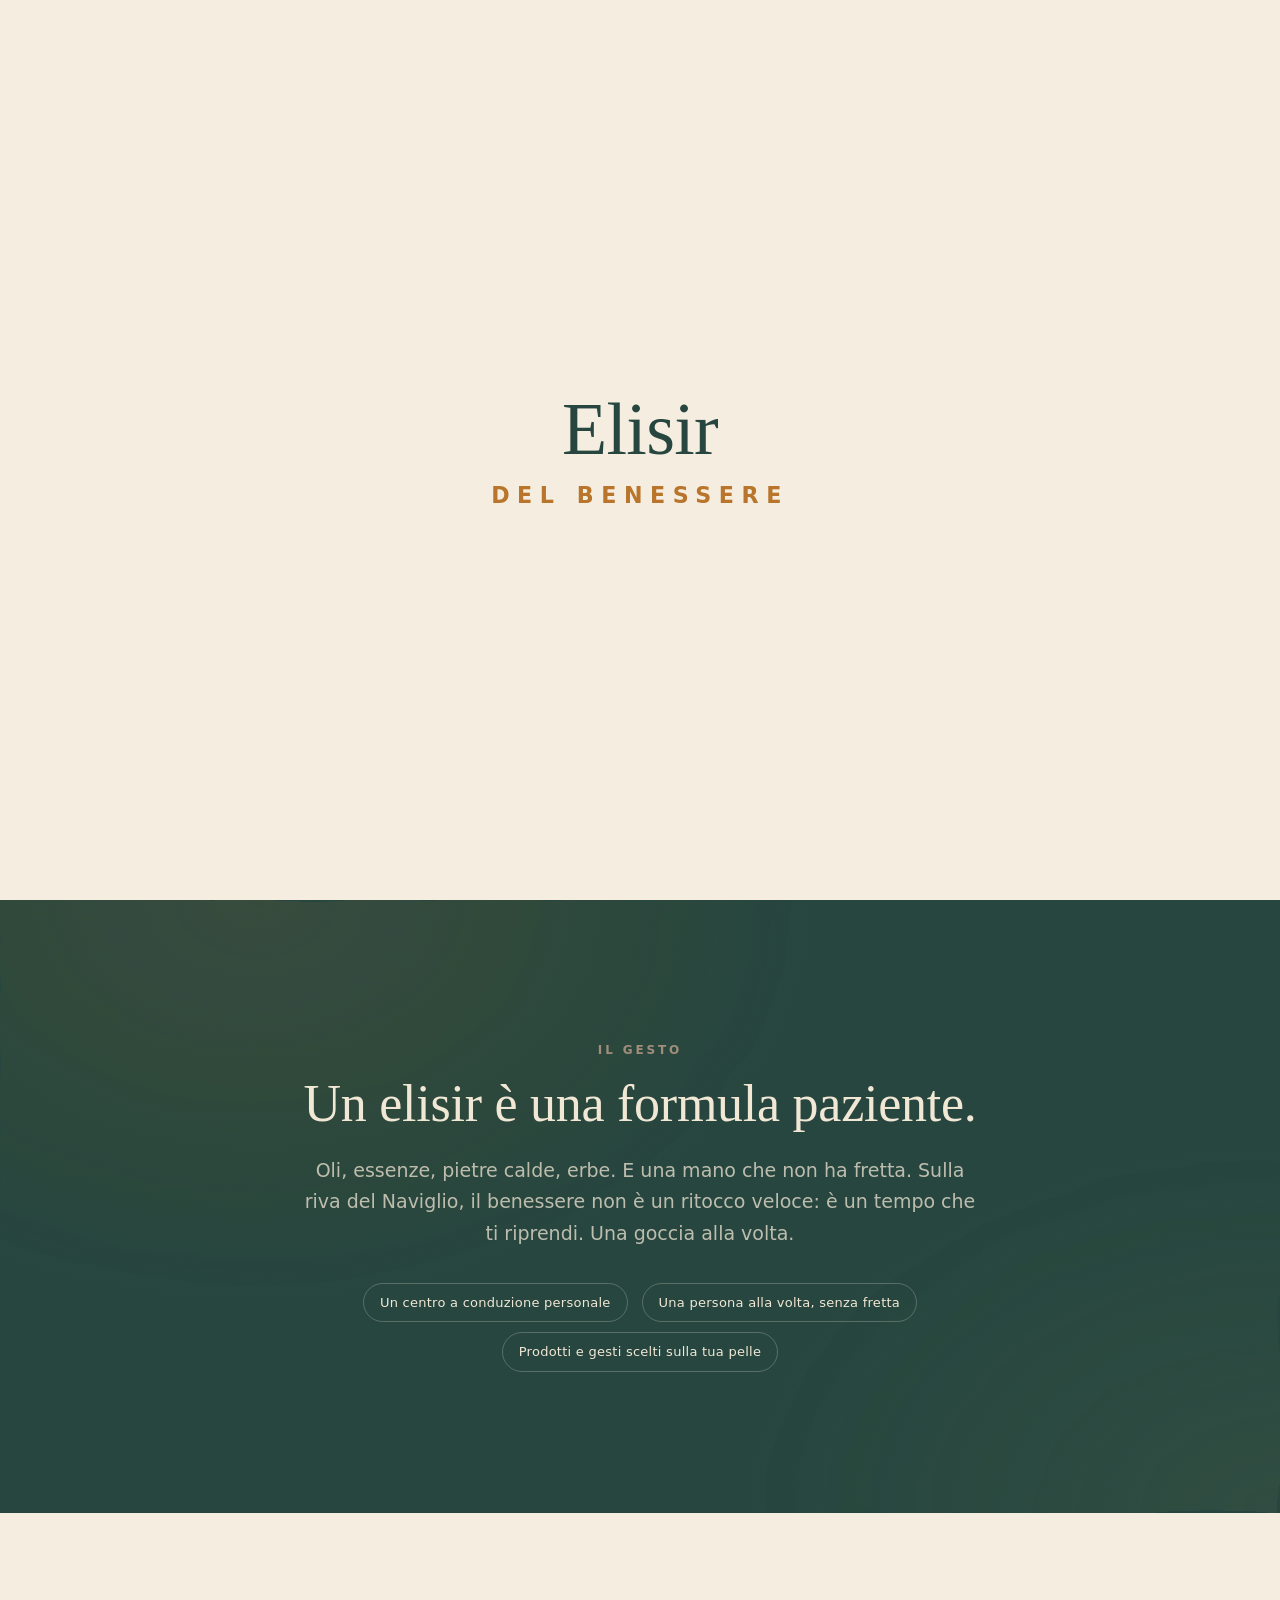
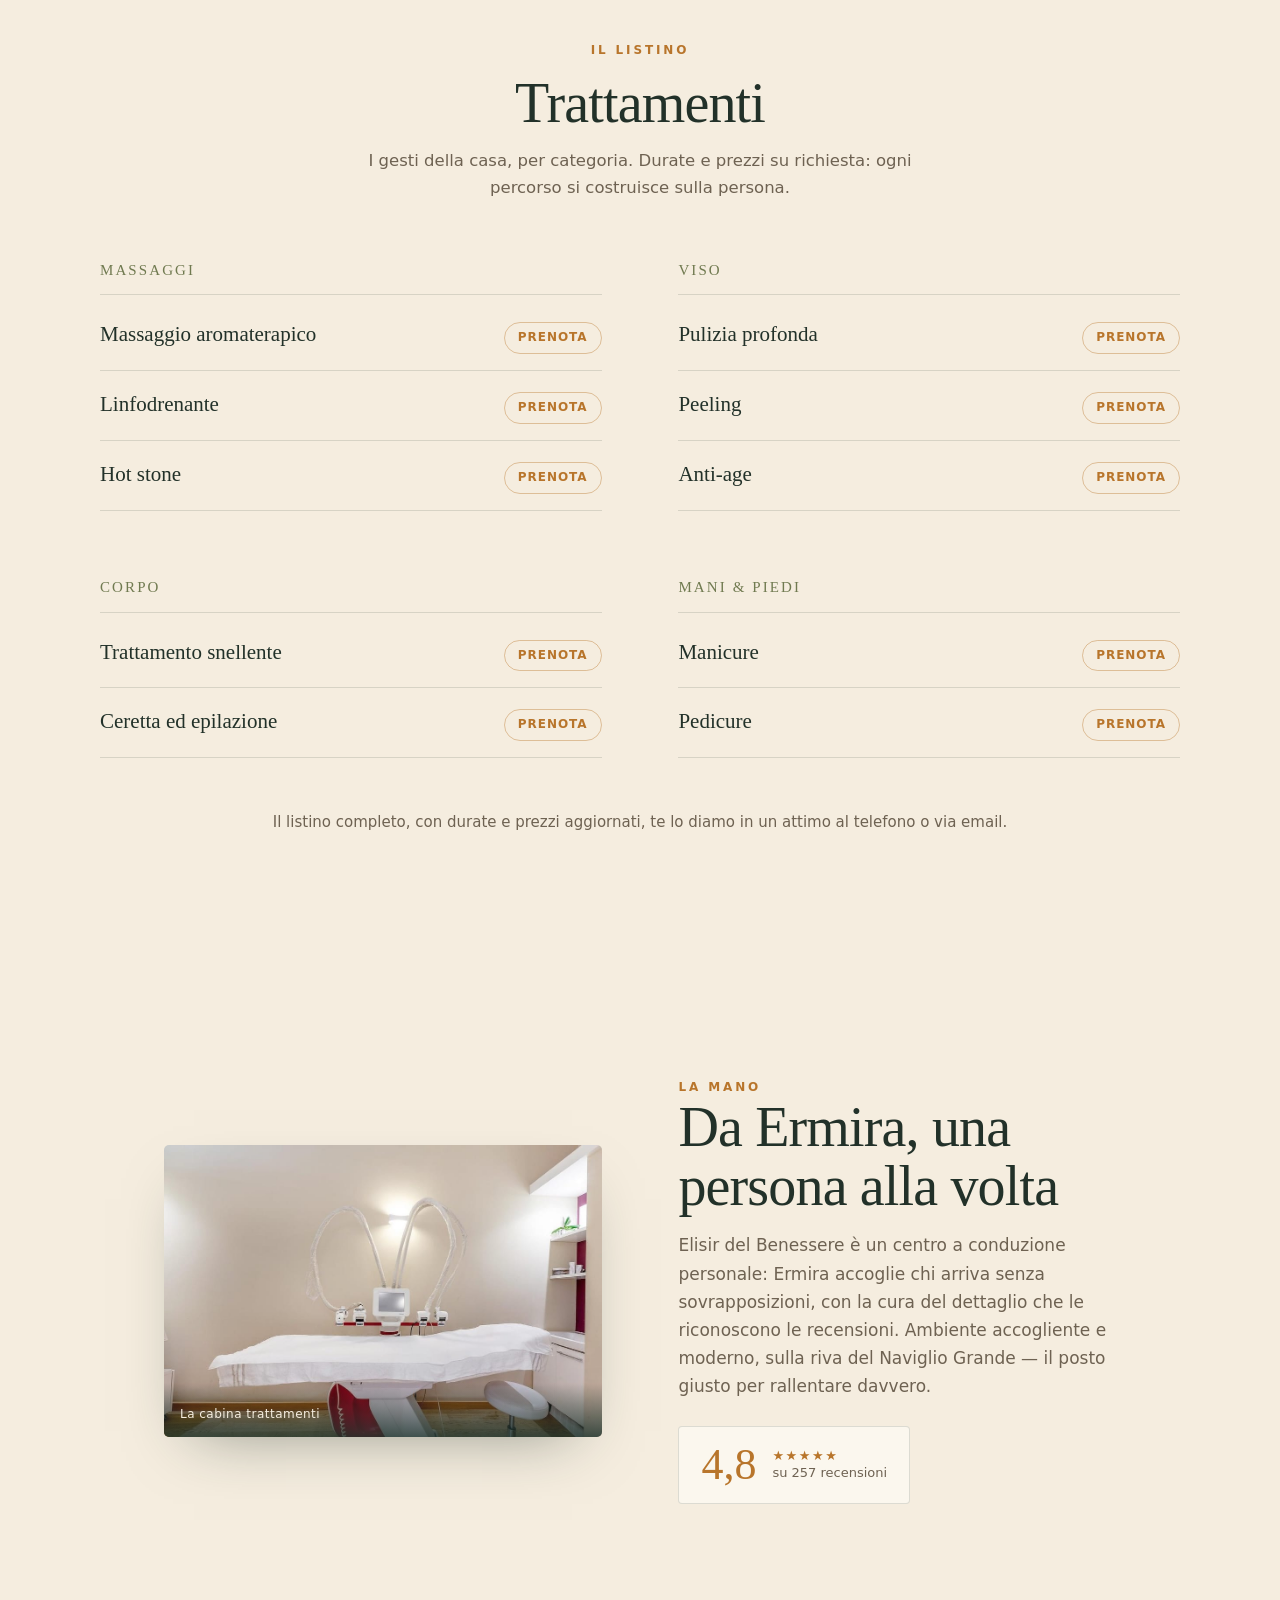
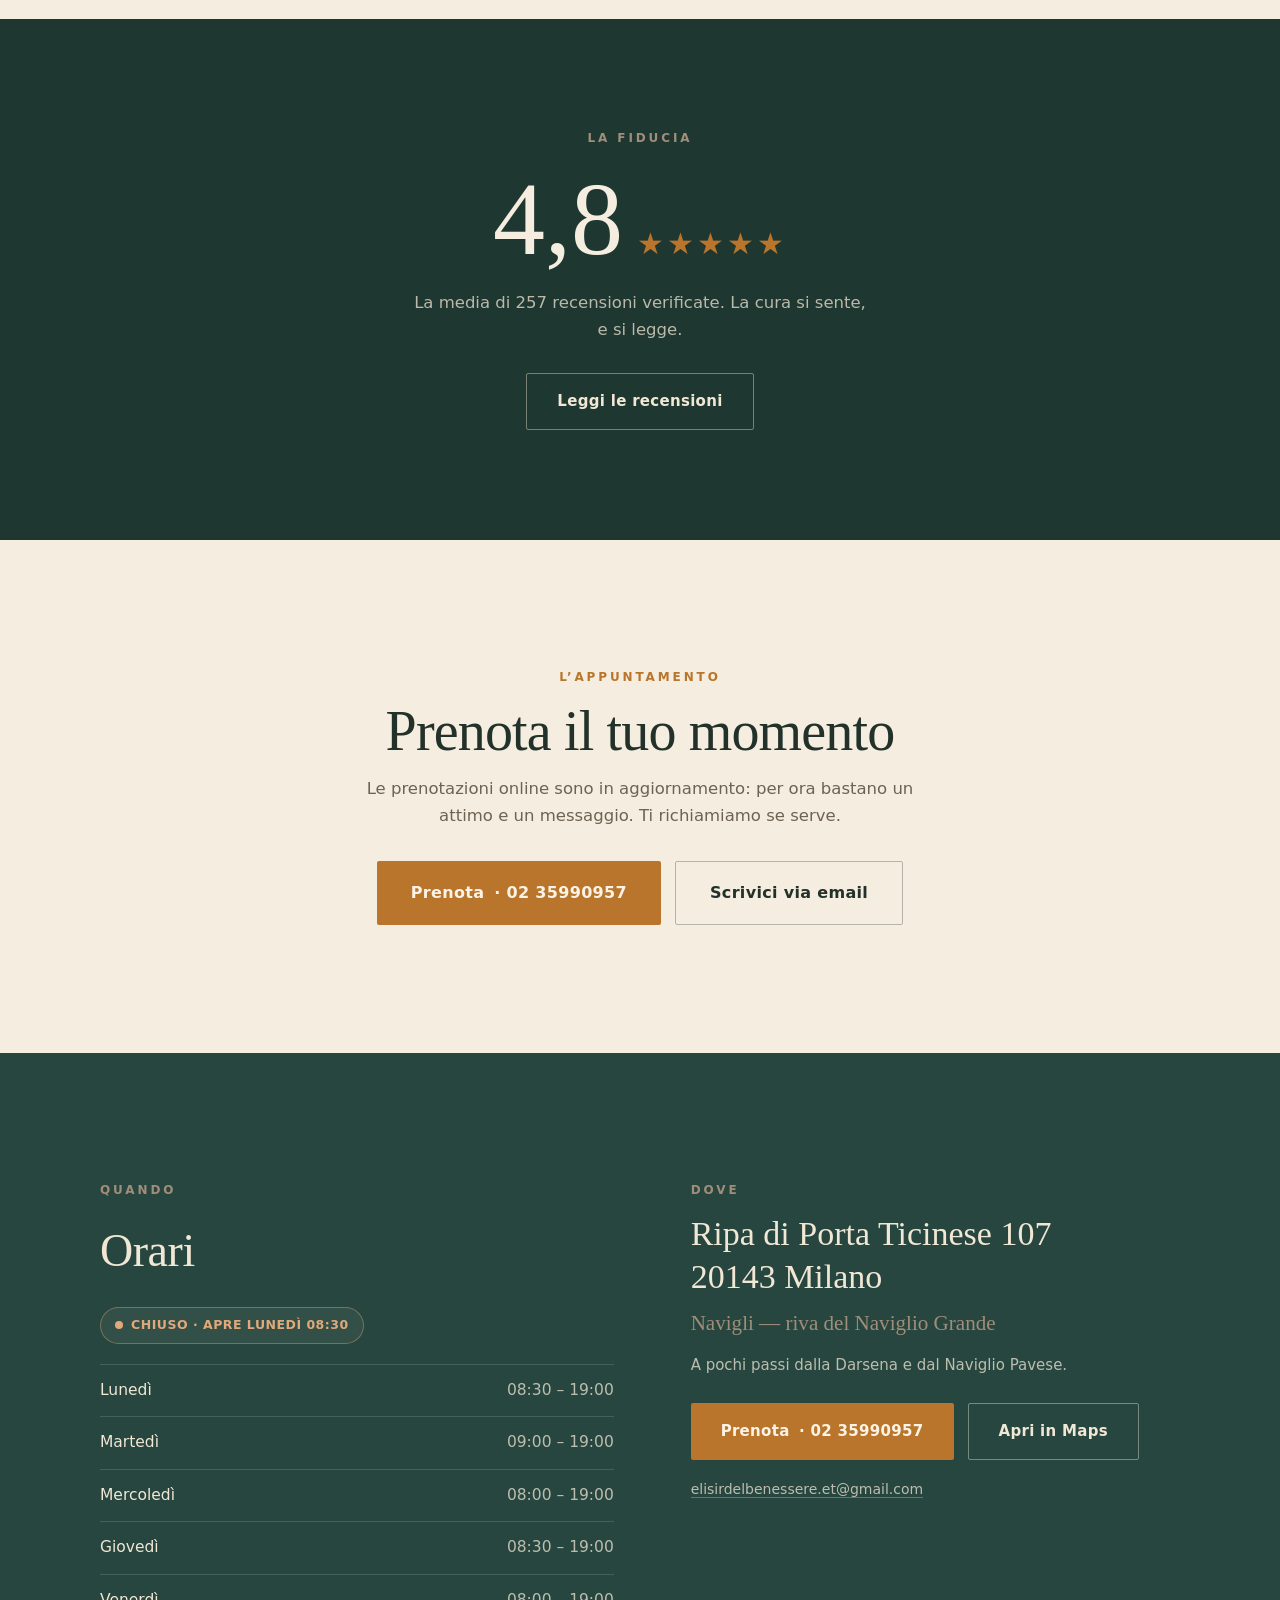
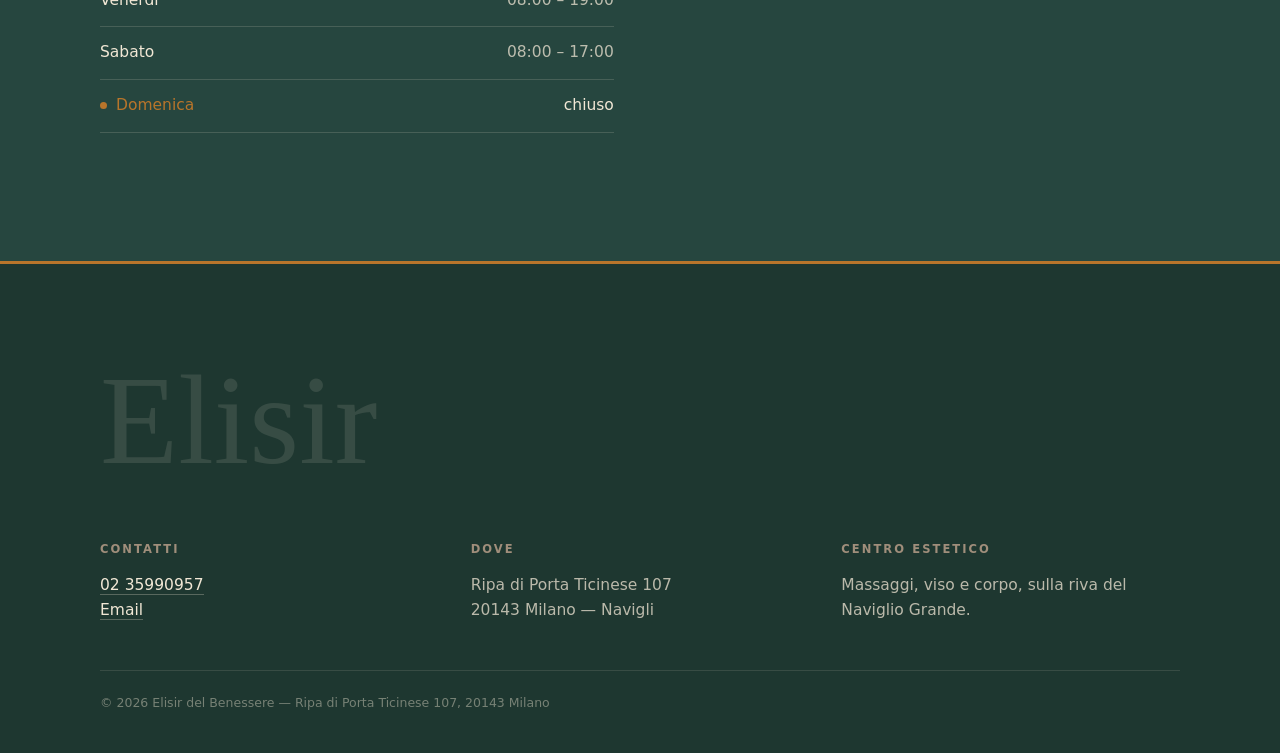
==== index.html @ 1666ba8e "Sito Elisir del Benessere — centro estetico, Navigli Milano One-page vetrina (vanilla, IT/EN) per El" ====
<!DOCTYPE html>
<html lang="it">
<head>
  <meta charset="UTF-8">
  <meta name="viewport" content="width=device-width, initial-scale=1.0">
  <title>Elisir del Benessere — Centro estetico sui Navigli, Milano | Ripa di Porta Ticinese 107</title>
  <meta name="description" content="Elisir del Benessere: centro estetico sulla riva del Naviglio Grande, Milano. Massaggi, viso e corpo con la cura di Ermira. 4,8 su 5 in 257 recensioni. Prenota al telefono.">
  <meta property="og:title" content="Elisir del Benessere — Centro estetico sui Navigli, Milano">
  <meta property="og:description" content="Massaggi, viso e corpo sulla riva del Naviglio Grande. 4,8 su 5 in 257 recensioni.">
  <meta property="og:type" content="website">
  <meta property="og:locale" content="it_IT">
  <meta property="og:url" content="https://rotenzark.github.io/elisir-del-benessere/">
  <meta property="og:image" content="https://rotenzark.github.io/elisir-del-benessere/img/ambiente-lg.jpg?v=1">
  <link rel="canonical" href="https://rotenzark.github.io/elisir-del-benessere/">
  <meta name="theme-color" content="#F5EDDF">
  <link rel="icon" href="favicon.svg?v=1" type="image/svg+xml">
  <link rel="preconnect" href="https://api.fontshare.com" crossorigin>
  <link rel="preconnect" href="https://cdn.fontshare.com" crossorigin>
  <link href="https://api.fontshare.com/v2/css?f[]=sentient@400,500,700,1&f[]=switzer@400,500,600&display=swap" rel="stylesheet">
  <link rel="stylesheet" href="css/style.css?v=1">
  <script type="application/ld+json">
  {
    "@context": "https://schema.org",
    "@type": "BeautySalon",
    "name": "Elisir del Benessere",
    "description": "Centro estetico sulla riva del Naviglio Grande a Milano: massaggi, trattamenti viso e corpo, ceretta, mani e piedi, con la cura di Ermira.",
    "image": "https://rotenzark.github.io/elisir-del-benessere/img/ambiente-lg.jpg",
    "url": "https://rotenzark.github.io/elisir-del-benessere/",
    "telephone": "+390235990957",
    "email": "elisirdelbenessere.et@gmail.com",
    "priceRange": "€€",
    "address": {
      "@type": "PostalAddress",
      "streetAddress": "Ripa di Porta Ticinese 107",
      "addressLocality": "Milano",
      "postalCode": "20143",
      "addressRegion": "MI",
      "addressCountry": "IT"
    },
    "areaServed": "Milano Navigli",
    "hasMap": "https://www.google.com/maps/search/?api=1&query=Ripa+di+Porta+Ticinese+107%2C+Milano",
    "aggregateRating": { "@type": "AggregateRating", "ratingValue": "4.8", "reviewCount": "257" },
    "openingHoursSpecification": [
      { "@type": "OpeningHoursSpecification", "dayOfWeek": "Monday", "opens": "08:30", "closes": "19:00" },
      { "@type": "OpeningHoursSpecification", "dayOfWeek": "Tuesday", "opens": "09:00", "closes": "19:00" },
      { "@type": "OpeningHoursSpecification", "dayOfWeek": "Wednesday", "opens": "08:00", "closes": "19:00" },
      { "@type": "OpeningHoursSpecification", "dayOfWeek": "Thursday", "opens": "08:30", "closes": "19:00" },
      { "@type": "OpeningHoursSpecification", "dayOfWeek": "Friday", "opens": "08:00", "closes": "19:00" },
      { "@type": "OpeningHoursSpecification", "dayOfWeek": "Saturday", "opens": "08:00", "closes": "17:00" }
    ]
  }
  </script>
</head>
<body>

  <!-- inline SVG filter defs (firma acqua) -->
  <svg class="svg-defs" width="0" height="0" aria-hidden="true" focusable="false">
    <defs>
      <filter id="waterfilter" x="-20%" y="-20%" width="140%" height="140%">
        <feTurbulence type="fractalNoise" baseFrequency="0.010 0.018" numOctaves="2" seed="7" result="noise"/>
        <feDisplacementMap in="SourceGraphic" in2="noise" scale="13" xChannelSelector="R" yChannelSelector="G"/>
      </filter>
    </defs>
  </svg>

  <!-- ============ INTRO "LA GOCCIA" ============ -->
  <div class="intro" id="intro" aria-hidden="true">
    <div class="intro-scene">
      <span class="intro-drop"></span>
      <span class="intro-ripple"></span>
      <span class="intro-ripple intro-ripple-2"></span>
      <p class="intro-nome">Elisir<span class="intro-sub">del Benessere</span></p>
    </div>
  </div>
  <noscript><style>.intro{display:none}</style></noscript>

  <a class="skip-link" href="#top" data-i18n="skip">Salta al contenuto</a>

  <header class="topbar">
    <a class="wordmark" href="#top" aria-label="Elisir del Benessere — torna su" data-i18n-aria="aria_top">Elisir<span>del Benessere</span></a>
    <nav class="nav" aria-label="Navigazione principale" data-i18n-aria="aria_nav">
      <button class="nav-toggle" aria-expanded="false" aria-controls="nav-menu">
        <span class="nav-toggle-bar" aria-hidden="true"></span>
        <span data-i18n="menu">Menu</span>
      </button>
      <ul class="nav-menu" id="nav-menu">
        <li><a href="#elisir" data-i18n="nav_elisir">L’elisir</a></li>
        <li><a href="#trattamenti" data-i18n="nav_treat">Trattamenti</a></li>
        <li><a href="#ermira" data-i18n="nav_who">Ermira</a></li>
        <li><a href="#dove" data-i18n="nav_where">Orari e dove</a></li>
      </ul>
    </nav>
    <div class="topbar-actions">
      <div class="lang-switch" role="group" aria-label="Lingua / Language">
        <button class="lang-btn is-active" data-lang="it" aria-pressed="true">IT</button>
        <span class="lang-sep" aria-hidden="true">/</span>
        <button class="lang-btn" data-lang="en" aria-pressed="false">EN</button>
      </div>
      <a class="btn btn-ambra btn-small" href="tel:+390235990957"><span data-i18n="book">Prenota</span></a>
    </div>
  </header>

  <main id="top">

    <!-- ============ HERO ============ -->
    <section class="hero">
      <div class="hero-water" aria-hidden="true"></div>
      <div class="hero-inner">
        <p class="eyebrow" data-i18n="hero_eyebrow">Centro estetico · Ripa di Porta Ticinese 107 — Navigli, Milano</p>
        <h1 class="hero-title">Elisir<span class="hero-title-sub" data-i18n="hero_titlesub">del Benessere</span></h1>
        <p class="hero-lead" data-i18n="hero_lead">Massaggi, viso e corpo sulla riva del Naviglio Grande. Un gesto lento, ripetuto finché non torna la leggerezza.</p>
        <div class="hero-cta">
          <a class="btn btn-ambra" href="tel:+390235990957"><span data-i18n="call_cta">Prenota</span>&nbsp;· 02 35990957</a>
          <a class="btn btn-quieto" href="mailto:elisirdelbenessere.et@gmail.com?subject=Richiesta%20appuntamento" data-i18n="write_cta">Scrivici</a>
        </div>
        <p class="hero-proof">
          <span class="stars" aria-hidden="true">★★★★★</span>
          <span data-i18n="hero_proof">4,8 su 5 · 257 recensioni</span>
        </p>
      </div>
      <a class="hero-scroll" href="#elisir" aria-hidden="true" tabindex="-1"><span></span></a>
    </section>

    <!-- ============ L'ELISIR (concept, scuro) ============ -->
    <section class="elisir" id="elisir">
      <div class="elisir-water" aria-hidden="true"></div>
      <div class="elisir-inner">
        <p class="kicker kicker-chiaro" data-i18n="elisir_kicker">Il gesto</p>
        <h2 class="elisir-title" data-i18n="elisir_title">Un elisir è una formula paziente.</h2>
        <p class="elisir-body" data-i18n="elisir_body">Oli, essenze, pietre calde, erbe. E una mano che non ha fretta. Sulla riva del Naviglio, il benessere non è un ritocco veloce: è un tempo che ti riprendi. Una goccia alla volta.</p>
        <ul class="elisir-note">
          <li data-i18n="elisir_n1">Un centro a conduzione personale</li>
          <li data-i18n="elisir_n2">Una persona alla volta, senza fretta</li>
          <li data-i18n="elisir_n3">Prodotti e gesti scelti sulla tua pelle</li>
        </ul>
      </div>
    </section>

    <!-- ============ TRATTAMENTI ============ -->
    <section class="trattamenti" id="trattamenti">
      <div class="sez-intesta">
        <p class="kicker" data-i18n="treat_kicker">Il listino</p>
        <h2 class="sez-titolo" data-i18n="treat_title">Trattamenti</h2>
        <p class="sez-sub" data-i18n="treat_sub">I gesti della casa, per categoria. Durate e prezzi su richiesta: ogni percorso si costruisce sulla persona.</p>
      </div>

      <div class="listino">
        <article class="gruppo">
          <h3 class="gruppo-t" data-i18n="g_massaggi">Massaggi</h3>
          <details class="voce">
            <summary><span class="voce-n" data-i18n="t_aroma">Massaggio aromaterapico</span><span class="voce-cta" data-i18n="ask">Prenota</span></summary>
            <p data-i18n="t_aroma_d">Oli essenziali scelti sulla pelle e sul momento: un massaggio lento che scioglie e riequilibra.</p>
          </details>
          <details class="voce">
            <summary><span class="voce-n" data-i18n="t_linfo">Linfodrenante</span><span class="voce-cta" data-i18n="ask">Prenota</span></summary>
            <p data-i18n="t_linfo_d">Manovre leggere e ritmate per drenare, sgonfiare e rimettere in circolo la leggerezza.</p>
          </details>
          <details class="voce">
            <summary><span class="voce-n" data-i18n="t_hot">Hot stone</span><span class="voce-cta" data-i18n="ask">Prenota</span></summary>
            <p data-i18n="t_hot_d">Pietre laviche calde che sciolgono la tensione in profondità, con il calore che resta.</p>
          </details>
        </article>

        <article class="gruppo">
          <h3 class="gruppo-t" data-i18n="g_viso">Viso</h3>
          <details class="voce">
            <summary><span class="voce-n" data-i18n="t_pulizia">Pulizia profonda</span><span class="voce-cta" data-i18n="ask">Prenota</span></summary>
            <p data-i18n="t_pulizia_d">Detersione, estrazione e idratazione: la pelle torna a respirare.</p>
          </details>
          <details class="voce">
            <summary><span class="voce-n" data-i18n="t_peeling">Peeling</span><span class="voce-cta" data-i18n="ask">Prenota</span></summary>
            <p data-i18n="t_peeling_d">Un rinnovo delicato della superficie per un incarnato più luminoso e uniforme.</p>
          </details>
          <details class="voce">
            <summary><span class="voce-n" data-i18n="t_antiage">Anti-age</span><span class="voce-cta" data-i18n="ask">Prenota</span></summary>
            <p data-i18n="t_antiage_d">Trattamenti mirati che ridisegnano tono ed elasticità, senza forzare la mano.</p>
          </details>
        </article>

        <article class="gruppo">
          <h3 class="gruppo-t" data-i18n="g_corpo">Corpo</h3>
          <details class="voce">
            <summary><span class="voce-n" data-i18n="t_snellente">Trattamento snellente</span><span class="voce-cta" data-i18n="ask">Prenota</span></summary>
            <p data-i18n="t_snellente_d">Un percorso corpo che rimodella e compatta, gesto dopo gesto.</p>
          </details>
          <details class="voce">
            <summary><span class="voce-n" data-i18n="t_ceretta">Ceretta ed epilazione</span><span class="voce-cta" data-i18n="ask">Prenota</span></summary>
            <p data-i18n="t_ceretta_d">Epilazione precisa e rispettosa della pelle, in ogni zona.</p>
          </details>
        </article>

        <article class="gruppo">
          <h3 class="gruppo-t" data-i18n="g_mani">Mani &amp; Piedi</h3>
          <details class="voce">
            <summary><span class="voce-n" data-i18n="t_mani">Manicure</span><span class="voce-cta" data-i18n="ask">Prenota</span></summary>
            <p data-i18n="t_mani_d">Cura di mani e unghie, classica o semipermanente.</p>
          </details>
          <details class="voce">
            <summary><span class="voce-n" data-i18n="t_piedi">Pedicure</span><span class="voce-cta" data-i18n="ask">Prenota</span></summary>
            <p data-i18n="t_piedi_d">Piedi curati e leggeri, classica o semipermanente.</p>
          </details>
        </article>
      </div>
      <p class="listino-nota" data-i18n="treat_note">Il listino completo, con durate e prezzi aggiornati, te lo diamo in un attimo al telefono o via email.</p>
    </section>

    <!-- ============ ERMIRA / PERCHÉ NOI ============ -->
    <section class="ermira" id="ermira">
      <div class="ermira-media">
        <figure class="ermira-foto">
          <img src="img/ambiente.jpg?v=1" alt="Una cabina trattamenti di Elisir del Benessere" loading="lazy" width="1000" height="667">
          <figcaption data-i18n="ermira_cap">La cabina trattamenti</figcaption>
        </figure>
      </div>
      <div class="ermira-testo">
        <p class="kicker" data-i18n="who_kicker">La mano</p>
        <h2 class="sez-titolo" data-i18n="who_title">Da Ermira, una persona alla volta</h2>
        <p class="ermira-body" data-i18n="who_body">Elisir del Benessere è un centro a conduzione personale: Ermira accoglie chi arriva senza sovrapposizioni, con la cura del dettaglio che le riconoscono le recensioni. Ambiente accogliente e moderno, sulla riva del Naviglio Grande — il posto giusto per rallentare davvero.</p>
        <div class="ermira-badge">
          <span class="ermira-voto">4,8</span>
          <span class="ermira-voto-sub"><span class="stars" aria-hidden="true">★★★★★</span><br><span data-i18n="who_reviews">su 257 recensioni</span></span>
        </div>
      </div>
    </section>

    <!-- ============ RECENSIONI (aggregato reale) ============ -->
    <section class="prova" id="prova">
      <p class="kicker kicker-chiaro" data-i18n="prova_kicker">La fiducia</p>
      <p class="prova-voto"><span aria-hidden="true">4,8</span><span class="prova-stelle" aria-hidden="true">★★★★★</span></p>
      <p class="prova-sub" data-i18n="prova_sub">La media di 257 recensioni verificate. La cura si sente, e si legge.</p>
      <a class="btn btn-quieto-chiaro" href="https://www.treatwell.it/salone/elisir-del-benessere-milano/" target="_blank" rel="noopener" data-i18n="prova_cta">Leggi le recensioni</a>
    </section>

    <!-- ============ PRENOTA ============ -->
    <section class="prenota" id="prenota">
      <div class="prenota-inner">
        <p class="kicker" data-i18n="book_kicker">L’appuntamento</p>
        <h2 class="sez-titolo" data-i18n="book_title">Prenota il tuo momento</h2>
        <p class="sez-sub" data-i18n="book_sub">Le prenotazioni online sono in aggiornamento: per ora bastano un attimo e un messaggio. Ti richiamiamo se serve.</p>
        <div class="prenota-cta">
          <a class="btn btn-ambra btn-lg" href="tel:+390235990957"><span data-i18n="call_cta">Prenota</span>&nbsp;· 02 35990957</a>
          <a class="btn btn-quieto btn-lg" href="mailto:elisirdelbenessere.et@gmail.com?subject=Richiesta%20appuntamento&body=Buongiorno%2C%20vorrei%20prenotare%20un%20appuntamento." data-i18n="write_full">Scrivici via email</a>
        </div>
      </div>
    </section>

    <!-- ============ ORARI E DOVE ============ -->
    <section class="dove" id="dove">
      <div class="dove-griglia">
        <div class="dove-orari">
          <p class="kicker kicker-chiaro" data-i18n="hours_kicker">Quando</p>
          <h2 class="dove-titolo" data-i18n="hours_title">Orari</h2>
          <div class="status" id="status" hidden><span class="status-dot" aria-hidden="true"></span><span class="status-text"></span></div>
          <table class="orari-tabella">
            <caption class="visually-hidden" data-i18n="hours_caption">Orari di apertura</caption>
            <tbody>
              <tr data-day="1"><th scope="row" data-i18n="mon">Lunedì</th><td>08:30 – 19:00</td></tr>
              <tr data-day="2"><th scope="row" data-i18n="tue">Martedì</th><td>09:00 – 19:00</td></tr>
              <tr data-day="3"><th scope="row" data-i18n="wed">Mercoledì</th><td>08:00 – 19:00</td></tr>
              <tr data-day="4"><th scope="row" data-i18n="thu">Giovedì</th><td>08:30 – 19:00</td></tr>
              <tr data-day="5"><th scope="row" data-i18n="fri">Venerdì</th><td>08:00 – 19:00</td></tr>
              <tr data-day="6"><th scope="row" data-i18n="sat">Sabato</th><td>08:00 – 17:00</td></tr>
              <tr data-day="0"><th scope="row" data-i18n="sun">Domenica</th><td data-i18n="closed">chiuso</td></tr>
            </tbody>
          </table>
        </div>
        <div class="dove-luogo">
          <p class="kicker kicker-chiaro" data-i18n="where_kicker">Dove</p>
          <address class="dove-indirizzo">
            Ripa di Porta Ticinese 107<br>
            20143 Milano<br>
            <span class="dove-zona" data-i18n="where_zone">Navigli — riva del Naviglio Grande</span>
          </address>
          <p class="dove-vicino" data-i18n="where_near">A pochi passi dalla Darsena e dal Naviglio Pavese.</p>
          <div class="dove-azioni">
            <a class="btn btn-ambra" href="tel:+390235990957"><span data-i18n="call_cta">Prenota</span>&nbsp;· 02 35990957</a>
            <a class="btn btn-quieto-chiaro" href="https://www.google.com/maps/search/?api=1&query=Ripa+di+Porta+Ticinese+107%2C+Milano" target="_blank" rel="noopener" data-i18n="maps">Apri in Maps</a>
          </div>
          <p class="dove-contatti"><a href="mailto:elisirdelbenessere.et@gmail.com">elisirdelbenessere.et@gmail.com</a></p>
        </div>
      </div>
    </section>

  </main>

  <!-- ============ FOOTER ============ -->
  <footer class="footer">
    <p class="footer-wordmark" aria-hidden="true">Elisir</p>
    <div class="footer-cols">
      <div>
        <h3 data-i18n="f_contacts">Contatti</h3>
        <p><a href="tel:+390235990957">02 35990957</a></p>
        <p><a href="mailto:elisirdelbenessere.et@gmail.com">Email</a></p>
      </div>
      <div>
        <h3 data-i18n="f_where">Dove</h3>
        <p>Ripa di Porta Ticinese 107<br>20143 Milano — Navigli</p>
      </div>
      <div>
        <h3 data-i18n="f_what">Centro estetico</h3>
        <p data-i18n="f_line">Massaggi, viso e corpo, sulla riva del Naviglio Grande.</p>
      </div>
    </div>
    <p class="footer-legal">© <span data-current-year>2026</span> Elisir del Benessere — Ripa di Porta Ticinese 107, 20143 Milano</p>
  </footer>

  <!-- ============ BARRA AZIONI (mobile) ============ -->
  <div class="actionbar" id="actionbar" aria-hidden="true">
    <a class="ab-btn ab-primary" href="tel:+390235990957"><span data-i18n="call_cta">Prenota</span></a>
    <a class="ab-btn ab-second" href="mailto:elisirdelbenessere.et@gmail.com?subject=Richiesta%20appuntamento"><span data-i18n="write_cta">Scrivici</span></a>
  </div>

  <script src="js/main.js?v=1"></script>
</body>
</html>
---- css/style.css ----
/* ============================================================
   ELISIR DEL BENESSERE — Centro estetico, Navigli, Milano
   Concept: "la goccia e il riflesso". Sentient + Switzer.
   Palette dai materiali: Naviglio, ambra, basalto, salvia, candela.
   ============================================================ */

:root {
  --candela:  #F5EDDF;   /* luce calda: fondo pagina */
  --surface:  #FBF7EE;   /* card */
  --naviglio: #26463F;   /* acqua del Naviglio: scuro immersivo */
  --naviglio-2:#1E3730;
  --ambra:    #B8752B;   /* essenza/olio: accento + CTA */
  --ambra-2:  #9C5F1F;
  --basalto:  #A08E7B;   /* pietra calda: neutro */
  --salvia:   #707A50;   /* botanica: secondo accento */
  --ink:      #223129;   /* inchiostro verde-scuro (mai nero) */
  --ink-soft: #6E6252;   /* testo secondario caldo */
  --line:     rgba(34, 49, 41, 0.14);
  --su-scuro: #F1E7D5;
  --su-scuro-soft: rgba(241, 231, 213, 0.74);
  --su-scuro-faint: rgba(241, 231, 213, 0.42);

  --f-display: "Sentient", Georgia, "Times New Roman", serif;
  --f-body: "Switzer", "Segoe UI", system-ui, Arial, sans-serif;

  --maxw: 1080px;
  --maxw-narrow: 780px;
  --pad: clamp(20px, 5vw, 64px);
  --topbar-h: 68px;
}

* { margin: 0; padding: 0; box-sizing: border-box; }

html { scroll-padding-top: calc(var(--topbar-h) + 12px); }
@media (prefers-reduced-motion: no-preference) { html { scroll-behavior: smooth; } }

body {
  font-family: var(--f-body);
  font-size: 17px;
  line-height: 1.65;
  background: var(--candela);
  color: var(--ink);
  -webkit-font-smoothing: antialiased;
  text-rendering: optimizeLegibility;
  overflow-x: hidden;
}
.svg-defs { position: absolute; width: 0; height: 0; overflow: hidden; }
::selection { background: var(--ambra); color: var(--candela); }
img, svg { display: block; max-width: 100%; }
a { color: inherit; }

:focus-visible { outline: 2px solid var(--ambra); outline-offset: 3px; border-radius: 2px; }
.elisir :focus-visible, .prova :focus-visible, .dove :focus-visible, .footer :focus-visible, .intro :focus-visible { outline-color: var(--candela); }

.visually-hidden { position: absolute !important; width: 1px; height: 1px; overflow: hidden; clip: rect(0 0 0 0); white-space: nowrap; }

.kicker { font-family: var(--f-body); font-size: 12px; font-weight: 600; letter-spacing: 0.24em; text-transform: uppercase; color: var(--ambra); }
.kicker-chiaro { color: var(--basalto); }

.stars { color: var(--ambra); letter-spacing: 0.12em; }

.skip-link { position: absolute; top: -60px; left: 16px; z-index: 400; background: var(--naviglio); color: var(--candela); padding: 10px 18px; font-weight: 600; text-decoration: none; transition: top .2s; }
.skip-link:focus { top: 12px; }

/* ============ INTRO "LA GOCCIA" ============ */

.intro {
  position: fixed; inset: 0; z-index: 300;
  background: var(--candela);
  display: flex; align-items: center; justify-content: center;
  transition: opacity 0.7s ease;
}
.intro.intro--out { opacity: 0; pointer-events: none; }
body.intro-lock { overflow: hidden; }
.intro-scene { position: relative; width: min(80vw, 360px); height: 300px; display: flex; align-items: center; justify-content: center; }

.intro-drop {
  position: absolute; top: 6%; left: 50%; width: 13px; height: 17px; margin-left: -6.5px;
  background: var(--ambra); border-radius: 50% 50% 50% 50% / 62% 62% 38% 38%;
  transform: translateY(0) scaleY(1);
  animation: goccia-cade 0.95s cubic-bezier(0.6, 0.05, 0.7, 0.6) forwards;
}
@keyframes goccia-cade {
  0%   { transform: translateY(0) scaleY(1); opacity: 0; }
  12%  { opacity: 1; }
  75%  { transform: translateY(118px) scaleY(1.35); opacity: 1; }
  92%  { transform: translateY(150px) scaleY(0.35); opacity: 0.6; }
  100% { transform: translateY(150px) scaleY(0.15); opacity: 0; }
}
.intro-ripple, .intro-ripple-2 {
  position: absolute; top: 50%; left: 50%; width: 26px; height: 26px; margin: -13px 0 0 -13px;
  border: 1.5px solid var(--ambra); border-radius: 50%;
  transform: scale(0); opacity: 0;
  animation: onda 1.5s ease-out 0.9s forwards;
}
.intro-ripple-2 { border-color: var(--salvia); animation-delay: 1.05s; }
@keyframes onda {
  0%   { transform: scale(0); opacity: 0.8; }
  100% { transform: scale(7.5); opacity: 0; }
}
.intro-nome {
  position: relative; z-index: 2;
  font-family: var(--f-display); font-weight: 500;
  font-size: clamp(40px, 9vw, 74px); color: var(--naviglio);
  letter-spacing: -0.01em; text-align: center; line-height: 0.95;
  opacity: 0; animation: nome-su 0.8s ease 1.35s forwards;
}
.intro-nome .intro-sub { display: block; font-size: 0.3em; letter-spacing: 0.34em; text-transform: uppercase; color: var(--ambra); margin-top: 0.9em; font-weight: 600; font-family: var(--f-body); }
@keyframes nome-su { from { opacity: 0; transform: translateY(10px); } to { opacity: 1; transform: none; } }

.has-intro .hero-inner > * { opacity: 0; transform: translateY(16px); }
.intro-done .hero-inner > * { opacity: 1; transform: none; transition: opacity 0.7s ease 0.1s, transform 0.7s ease 0.1s; }
@media (prefers-reduced-motion: reduce) {
  .intro { display: none; }
  .has-intro .hero-inner > * { opacity: 1; transform: none; }
}

/* ============ TOPBAR ============ */

.topbar {
  position: sticky; top: 0; z-index: 100; min-height: var(--topbar-h);
  display: flex; align-items: center; gap: 28px; padding: 12px var(--pad);
  background: rgba(245, 237, 223, 0.9);
  backdrop-filter: blur(12px); -webkit-backdrop-filter: blur(12px);
  border-bottom: 1px solid var(--line);
}
.wordmark { display: inline-flex; align-items: baseline; gap: 8px; font-family: var(--f-display); font-weight: 600; font-size: 25px; letter-spacing: -0.01em; line-height: 1; text-decoration: none; color: var(--ink); white-space: nowrap; }
.wordmark span { font-family: var(--f-body); font-size: 11px; font-weight: 600; letter-spacing: 0.2em; text-transform: uppercase; color: var(--ambra); }
.nav { margin-right: auto; }
.nav-toggle { display: none; }
.nav-menu { display: flex; gap: 26px; list-style: none; }
.nav-menu a { font-size: 14.5px; font-weight: 500; text-decoration: none; color: var(--ink-soft); padding-bottom: 2px; border-bottom: 1.5px solid transparent; transition: color .15s, border-color .15s; }
.nav-menu a:hover { color: var(--ink); border-color: var(--ambra); }
.topbar-actions { display: flex; align-items: center; gap: 14px; }
.lang-switch { display: flex; align-items: center; gap: 2px; font-size: 13px; font-weight: 600; letter-spacing: 0.06em; }
.lang-btn { display: inline-flex; align-items: center; justify-content: center; min-width: 32px; min-height: 32px; background: none; border: none; color: var(--ink-soft); font: inherit; cursor: pointer; padding: 6px 8px; }
.lang-btn.is-active { color: var(--ambra); }
.lang-btn:hover { color: var(--ink); }
.lang-sep { color: var(--basalto); }

/* ============ BOTTONI ============ */

.btn { display: inline-flex; align-items: center; justify-content: center; gap: 4px; padding: 15px 30px; font-family: var(--f-body); font-size: 15px; font-weight: 600; letter-spacing: 0.02em; text-decoration: none; border: none; border-radius: 2px; cursor: pointer; transition: transform .15s, background-color .2s, border-color .2s, color .2s; }
.btn:active { transform: translateY(1px); }
.btn-lg { padding: 18px 34px; font-size: 16px; }
.btn-ambra { background: var(--ambra); color: #FCF3E6; }
.btn-ambra:hover { background: var(--ambra-2); }
.btn-quieto { border: 1.5px solid rgba(34, 49, 41, 0.3); color: var(--ink); background: none; }
.btn-quieto:hover { border-color: var(--ink); background: rgba(34, 49, 41, 0.04); }
.btn-quieto-chiaro { border: 1.5px solid var(--su-scuro-faint); color: var(--su-scuro); background: none; }
.btn-quieto-chiaro:hover { border-color: var(--su-scuro); color: #fff; }
.btn-small { padding: 10px 20px; font-size: 14px; }

/* ============ HERO ============ */

.hero { position: relative; min-height: calc(100vh - var(--topbar-h)); min-height: calc(100svh - var(--topbar-h)); display: flex; align-items: center; padding: 60px var(--pad) 90px; overflow: hidden; }
.hero-water {
  position: absolute; left: 0; right: 0; bottom: 0; height: 46%;
  background:
    radial-gradient(120% 80% at 50% 120%, rgba(184, 117, 43, 0.16), transparent 60%),
    linear-gradient(to top, rgba(38, 70, 63, 0.22), rgba(112, 122, 80, 0.08) 45%, transparent 78%);
  pointer-events: none;
}
.hero-water.water-on { filter: url(#waterfilter); }
.hero-inner { position: relative; z-index: 2; max-width: 780px; }
.eyebrow { font-size: 12.5px; font-weight: 600; letter-spacing: 0.2em; text-transform: uppercase; color: var(--ambra); margin-bottom: 22px; }
.hero-title { font-family: var(--f-display); font-weight: 500; font-size: clamp(64px, 12vw, 148px); line-height: 0.92; letter-spacing: -0.02em; color: var(--ink); }
.hero-title-sub { display: block; font-family: var(--f-body); font-size: clamp(14px, 2vw, 20px); font-weight: 600; letter-spacing: 0.28em; text-transform: uppercase; color: var(--ambra); margin-top: 0.7em; }
.hero-lead { max-width: 40ch; margin: 28px 0 32px; font-size: clamp(17px, 1.9vw, 20px); color: var(--ink-soft); }
.hero-cta { display: flex; flex-wrap: wrap; gap: 14px; margin-bottom: 26px; }
.hero-proof { display: inline-flex; align-items: center; gap: 10px; font-size: 14px; font-weight: 500; letter-spacing: 0.04em; text-transform: uppercase; color: var(--ink-soft); }
.hero-scroll { position: absolute; left: 50%; bottom: 26px; width: 26px; height: 42px; margin-left: -13px; border: 1.5px solid var(--basalto); border-radius: 14px; z-index: 2; }
.hero-scroll span { position: absolute; left: 50%; top: 8px; width: 4px; height: 8px; margin-left: -2px; border-radius: 2px; background: var(--ambra); }
@media (prefers-reduced-motion: no-preference) { .hero-scroll span { animation: scrolla 1.8s ease-in-out infinite; } @keyframes scrolla { 0%,100%{transform:translateY(0);opacity:1} 50%{transform:translateY(12px);opacity:.3} } }

/* ============ L'ELISIR (concept scuro) ============ */

.elisir { position: relative; background: var(--naviglio); color: var(--su-scuro); padding: clamp(78px, 11vw, 150px) var(--pad); overflow: hidden; }
.elisir-water { position: absolute; inset: 0; background: radial-gradient(80% 120% at 20% 0%, rgba(184, 117, 43, 0.12), transparent 55%), radial-gradient(70% 100% at 100% 100%, rgba(112, 122, 80, 0.14), transparent 60%); pointer-events: none; }
.elisir-water.water-on { filter: url(#waterfilter); }
.elisir-inner { position: relative; z-index: 2; max-width: var(--maxw-narrow); margin: 0 auto; text-align: center; }
.elisir-title { font-family: var(--f-display); font-weight: 500; font-size: clamp(28px, 5vw, 52px); line-height: 1.12; letter-spacing: -0.005em; margin: 14px 0 22px; text-wrap: balance; }
.elisir-body { max-width: 56ch; margin: 0 auto; font-size: clamp(16px, 1.8vw, 19px); color: var(--su-scuro-soft); }
.elisir-note { list-style: none; display: flex; flex-wrap: wrap; justify-content: center; gap: 10px 14px; margin-top: 34px; }
.elisir-note li { font-family: var(--f-body); font-size: 13px; letter-spacing: 0.02em; color: var(--su-scuro); border: 1px solid rgba(241, 231, 213, 0.25); border-radius: 999px; padding: 8px 16px; }

/* ============ SEZIONI CHIARE — intestazione ============ */

.sez-intesta { max-width: var(--maxw-narrow); margin: 0 auto clamp(38px, 5vw, 56px); text-align: center; }
.sez-intesta .kicker { display: block; margin-bottom: 14px; }
.sez-titolo { font-family: var(--f-display); font-weight: 500; font-size: clamp(32px, 5vw, 56px); line-height: 1.05; letter-spacing: -0.015em; text-wrap: balance; }
.sez-sub { max-width: 56ch; margin: 14px auto 0; color: var(--ink-soft); font-size: 16.5px; }

/* ============ TRATTAMENTI ============ */

.trattamenti { padding: clamp(72px, 10vw, 128px) var(--pad); }
.listino { max-width: var(--maxw); margin: 0 auto; display: grid; grid-template-columns: repeat(2, 1fr); gap: clamp(28px, 5vw, 64px) clamp(36px, 6vw, 88px); }
.gruppo-t { font-family: var(--f-display); font-weight: 500; font-size: 15px; letter-spacing: 0.14em; text-transform: uppercase; color: var(--salvia); padding-bottom: 12px; margin-bottom: 6px; border-bottom: 1px solid var(--line); }
.voce { border-bottom: 1px solid var(--line); }
.voce > summary { list-style: none; cursor: pointer; display: flex; align-items: baseline; justify-content: space-between; gap: 16px; padding: 16px 0; }
.voce > summary::-webkit-details-marker { display: none; }
.voce-n { font-family: var(--f-display); font-size: 21px; font-weight: 500; color: var(--ink); }
.voce-cta { flex: none; font-family: var(--f-body); font-size: 12px; font-weight: 600; letter-spacing: 0.08em; text-transform: uppercase; color: var(--ambra); border: 1px solid rgba(184, 117, 43, 0.4); border-radius: 999px; padding: 5px 13px; transition: background-color .2s, color .2s; }
.voce[open] .voce-cta, .voce > summary:hover .voce-cta { background: var(--ambra); color: #FCF3E6; border-color: var(--ambra); }
.voce > p { padding: 0 0 18px; font-size: 15px; color: var(--ink-soft); max-width: 48ch; }
.listino-nota { max-width: var(--maxw-narrow); margin: clamp(38px, 5vw, 52px) auto 0; text-align: center; font-size: 15px; color: var(--ink-soft); }

/* ============ ERMIRA ============ */

.ermira { display: grid; grid-template-columns: 1fr 1fr; gap: clamp(32px, 6vw, 80px); align-items: center; max-width: var(--maxw); margin: 0 auto; padding: clamp(64px, 9vw, 120px) var(--pad); }
.ermira-foto { position: relative; margin: 0; border-radius: 5px; overflow: hidden; box-shadow: 0 24px 60px -30px rgba(34, 49, 41, 0.5); }
.ermira-foto img { width: 100%; height: 100%; object-fit: cover; aspect-ratio: 3 / 2; }
.ermira-foto figcaption { position: absolute; left: 0; bottom: 0; right: 0; padding: 22px 16px 12px; font-family: var(--f-body); font-size: 12px; letter-spacing: 0.04em; color: var(--candela); background: linear-gradient(to top, rgba(30, 55, 48, 0.8), transparent); }
.ermira-body { margin: 16px 0 26px; color: var(--ink-soft); font-size: 17px; }
.ermira-badge { display: inline-flex; align-items: center; gap: 16px; padding: 16px 22px; background: var(--surface); border: 1px solid var(--line); border-radius: 4px; }
.ermira-voto { font-family: var(--f-display); font-size: 44px; font-weight: 500; color: var(--ambra); line-height: 1; }
.ermira-voto-sub { font-size: 13px; color: var(--ink-soft); line-height: 1.3; }

/* ============ PROVA / RECENSIONI (scuro) ============ */

.prova { background: var(--naviglio-2); color: var(--su-scuro); padding: clamp(64px, 9vw, 110px) var(--pad); text-align: center; }
.prova .kicker { display: block; margin-bottom: 18px; }
.prova-voto { display: inline-flex; align-items: baseline; gap: 14px; font-family: var(--f-display); font-weight: 500; }
.prova-voto > span:first-child { font-size: clamp(56px, 11vw, 104px); line-height: 1; color: var(--candela); }
.prova-stelle { font-size: clamp(20px, 3vw, 30px); color: var(--ambra); letter-spacing: 0.1em; }
.prova-sub { max-width: 44ch; margin: 18px auto 30px; color: var(--su-scuro-soft); font-size: 16.5px; }

/* ============ PRENOTA ============ */

.prenota { padding: clamp(72px, 10vw, 128px) var(--pad); }
.prenota-inner { max-width: var(--maxw-narrow); margin: 0 auto; text-align: center; }
.prenota-inner .kicker { display: block; margin-bottom: 14px; }
.prenota-cta { display: flex; flex-wrap: wrap; justify-content: center; gap: 14px; margin-top: 32px; }

/* ============ ORARI E DOVE (scuro) ============ */

.dove { background: var(--naviglio); color: var(--su-scuro); padding: clamp(72px, 10vw, 128px) var(--pad); }
.dove-griglia { max-width: var(--maxw); margin: 0 auto; display: grid; grid-template-columns: 1.05fr 1fr; gap: clamp(40px, 6vw, 88px); align-items: start; }
.dove-titolo, .dove-indirizzo { font-family: var(--f-display); font-weight: 500; }
.dove-titolo { font-size: clamp(30px, 4vw, 46px); margin: 12px 0 18px; letter-spacing: -0.01em; }
.dove .kicker { display: block; margin-bottom: 12px; }

.status { display: inline-flex; align-items: center; gap: 8px; padding: 7px 14px; border: 1px solid rgba(241, 231, 213, 0.28); border-radius: 999px; font-size: 12.5px; font-weight: 600; letter-spacing: 0.04em; text-transform: uppercase; margin-bottom: 20px; background: rgba(241, 231, 213, 0.06); }
.status-dot { width: 8px; height: 8px; border-radius: 50%; background: var(--basalto); flex: none; }
.status.is-open { color: #A7C58E; border-color: rgba(167, 197, 142, 0.4); }
.status.is-open .status-dot { background: #A7C58E; }
.status.is-closed { color: #E0A97A; border-color: rgba(224, 169, 122, 0.4); }
.status.is-closed .status-dot { background: #E0A97A; }
@media (prefers-reduced-motion: no-preference) {
  .status.is-open .status-dot { animation: battito 2.4s ease-out infinite; }
  @keyframes battito { 0%{box-shadow:0 0 0 0 rgba(167,197,142,.5)} 70%{box-shadow:0 0 0 7px rgba(167,197,142,0)} 100%{box-shadow:0 0 0 0 rgba(167,197,142,0)} }
}

.orari-tabella { width: 100%; border-collapse: collapse; font-size: 15.5px; }
.orari-tabella th, .orari-tabella td { text-align: left; padding: 13px 0; border-bottom: 1px solid rgba(241, 231, 213, 0.16); font-weight: 500; }
.orari-tabella tr:first-child th, .orari-tabella tr:first-child td { border-top: 1px solid rgba(241, 231, 213, 0.16); }
.orari-tabella td { text-align: right; font-weight: 400; color: var(--su-scuro-soft); white-space: nowrap; }
.orari-tabella tr.is-today th { color: var(--ambra); }
.orari-tabella tr.is-today td { color: var(--su-scuro); }
.orari-tabella tr.is-today th::before { content: ""; display: inline-block; width: 7px; height: 7px; margin-right: 9px; border-radius: 50%; background: var(--ambra); vertical-align: middle; }

.dove-indirizzo { font-style: normal; font-size: clamp(24px, 3vw, 34px); line-height: 1.25; margin-bottom: 12px; }
.dove-zona { color: var(--basalto); font-size: 0.62em; }
.dove-vicino { color: var(--su-scuro-soft); font-size: 15px; margin-bottom: 26px; }
.dove-azioni { display: flex; flex-wrap: wrap; gap: 14px; margin-bottom: 18px; }
.dove-contatti { font-size: 14px; }
.dove-contatti a { color: var(--su-scuro-soft); border-bottom: 1px solid rgba(241, 231, 213, 0.3); text-decoration: none; }
.dove-contatti a:hover { color: var(--candela); }

/* ============ FOOTER ============ */

.footer { background: var(--naviglio-2); color: var(--su-scuro); padding: clamp(56px, 8vw, 92px) var(--pad) 40px; border-top: 3px solid var(--ambra); }
.footer > * { max-width: var(--maxw); margin-left: auto; margin-right: auto; }
.footer-wordmark { font-family: var(--f-display); font-size: clamp(56px, 11vw, 128px); font-weight: 500; line-height: 1; color: rgba(241, 231, 213, 0.12); margin-bottom: clamp(34px, 5vw, 56px); user-select: none; }
.footer-cols { display: grid; grid-template-columns: repeat(3, 1fr); gap: 32px; margin-bottom: 46px; }
.footer-cols h3 { font-size: 11.5px; font-weight: 600; letter-spacing: 0.18em; text-transform: uppercase; color: var(--basalto); margin-bottom: 14px; }
.footer-cols p { font-size: 15.5px; color: var(--su-scuro-soft); }
.footer-cols a { color: var(--su-scuro); text-decoration: none; border-bottom: 1px solid rgba(241, 231, 213, 0.28); transition: border-color .15s; }
.footer-cols a:hover { border-color: var(--ambra); }
.footer-legal { font-size: 12.5px; color: var(--su-scuro-faint); border-top: 1px solid rgba(241, 231, 213, 0.12); padding-top: 22px; }

/* ============ BARRA AZIONI (mobile) ============ */

.actionbar { position: fixed; left: 0; right: 0; bottom: 0; z-index: 90; display: none; gap: 10px; padding: 10px 14px calc(10px + env(safe-area-inset-bottom)); background: rgba(30, 55, 48, 0.95); backdrop-filter: blur(10px); -webkit-backdrop-filter: blur(10px); border-top: 1px solid rgba(184, 117, 43, 0.35); transform: translateY(120%); transition: transform .35s cubic-bezier(.2,.7,.2,1); }
.actionbar.is-visible { transform: none; }
.ab-btn { flex: 1; display: inline-flex; align-items: center; justify-content: center; min-height: 50px; font-family: var(--f-body); font-size: 15px; font-weight: 600; letter-spacing: 0.02em; text-decoration: none; border-radius: 2px; }
.ab-primary { background: var(--ambra); color: #FCF3E6; flex: 1.4; }
.ab-second { background: none; color: var(--su-scuro); border: 1.5px solid rgba(241, 231, 213, 0.4); }

/* ============ REVEAL ============ */

@media (prefers-reduced-motion: no-preference) {
  .reveal { opacity: 0; transform: translateY(20px); filter: blur(6px); transition: opacity .8s ease, transform .8s cubic-bezier(.2,.7,.2,1), filter .8s ease; }
  .reveal.is-visible { opacity: 1; transform: none; filter: none; }
  .listino .reveal:nth-child(2) { transition-delay: .08s; }
  .listino .reveal:nth-child(3) { transition-delay: .16s; }
  .listino .reveal:nth-child(4) { transition-delay: .24s; }
}

/* ============ RESPONSIVE ============ */

@media (max-width: 900px) {
  .listino { grid-template-columns: 1fr; gap: 34px; }
  .ermira { grid-template-columns: 1fr; }
  .ermira-media { order: 2; }
  .dove-griglia { grid-template-columns: 1fr; gap: 48px; }
}

@media (max-width: 860px) {
  :root { --topbar-h: 60px; }
  html { scroll-padding-top: 128px; }
  .topbar { gap: 14px; flex-wrap: wrap; row-gap: 6px; }
  .nav-toggle { display: inline-flex; align-items: center; gap: 8px; background: none; border: 1.5px solid rgba(34,49,41,.28); border-radius: 2px; color: var(--ink); font: 600 13.5px var(--f-body); letter-spacing: 0.03em; padding: 8px 14px; cursor: pointer; }
  .nav-toggle-bar { width: 14px; height: 2px; background: currentColor; box-shadow: 0 -4px 0 currentColor, 0 4px 0 currentColor; }
  .nav { order: 3; width: 100%; margin: 0; }
  .nav-menu { display: none; flex-direction: column; gap: 0; width: 100%; padding: 4px 0 8px; }
  .nav.is-open .nav-menu { display: flex; }
  .nav-menu a { display: block; padding: 12px 2px; font-size: 16px; border-bottom: 1px solid var(--line); }
  .topbar-actions { margin-left: auto; }
  .hero-cta .btn, .prenota-cta .btn, .dove-azioni .btn { width: 100%; }
  .actionbar { display: flex; }
  body { padding-bottom: 74px; }
  .footer-cols { grid-template-columns: 1fr; }
  .hero-scroll { display: none; }
}
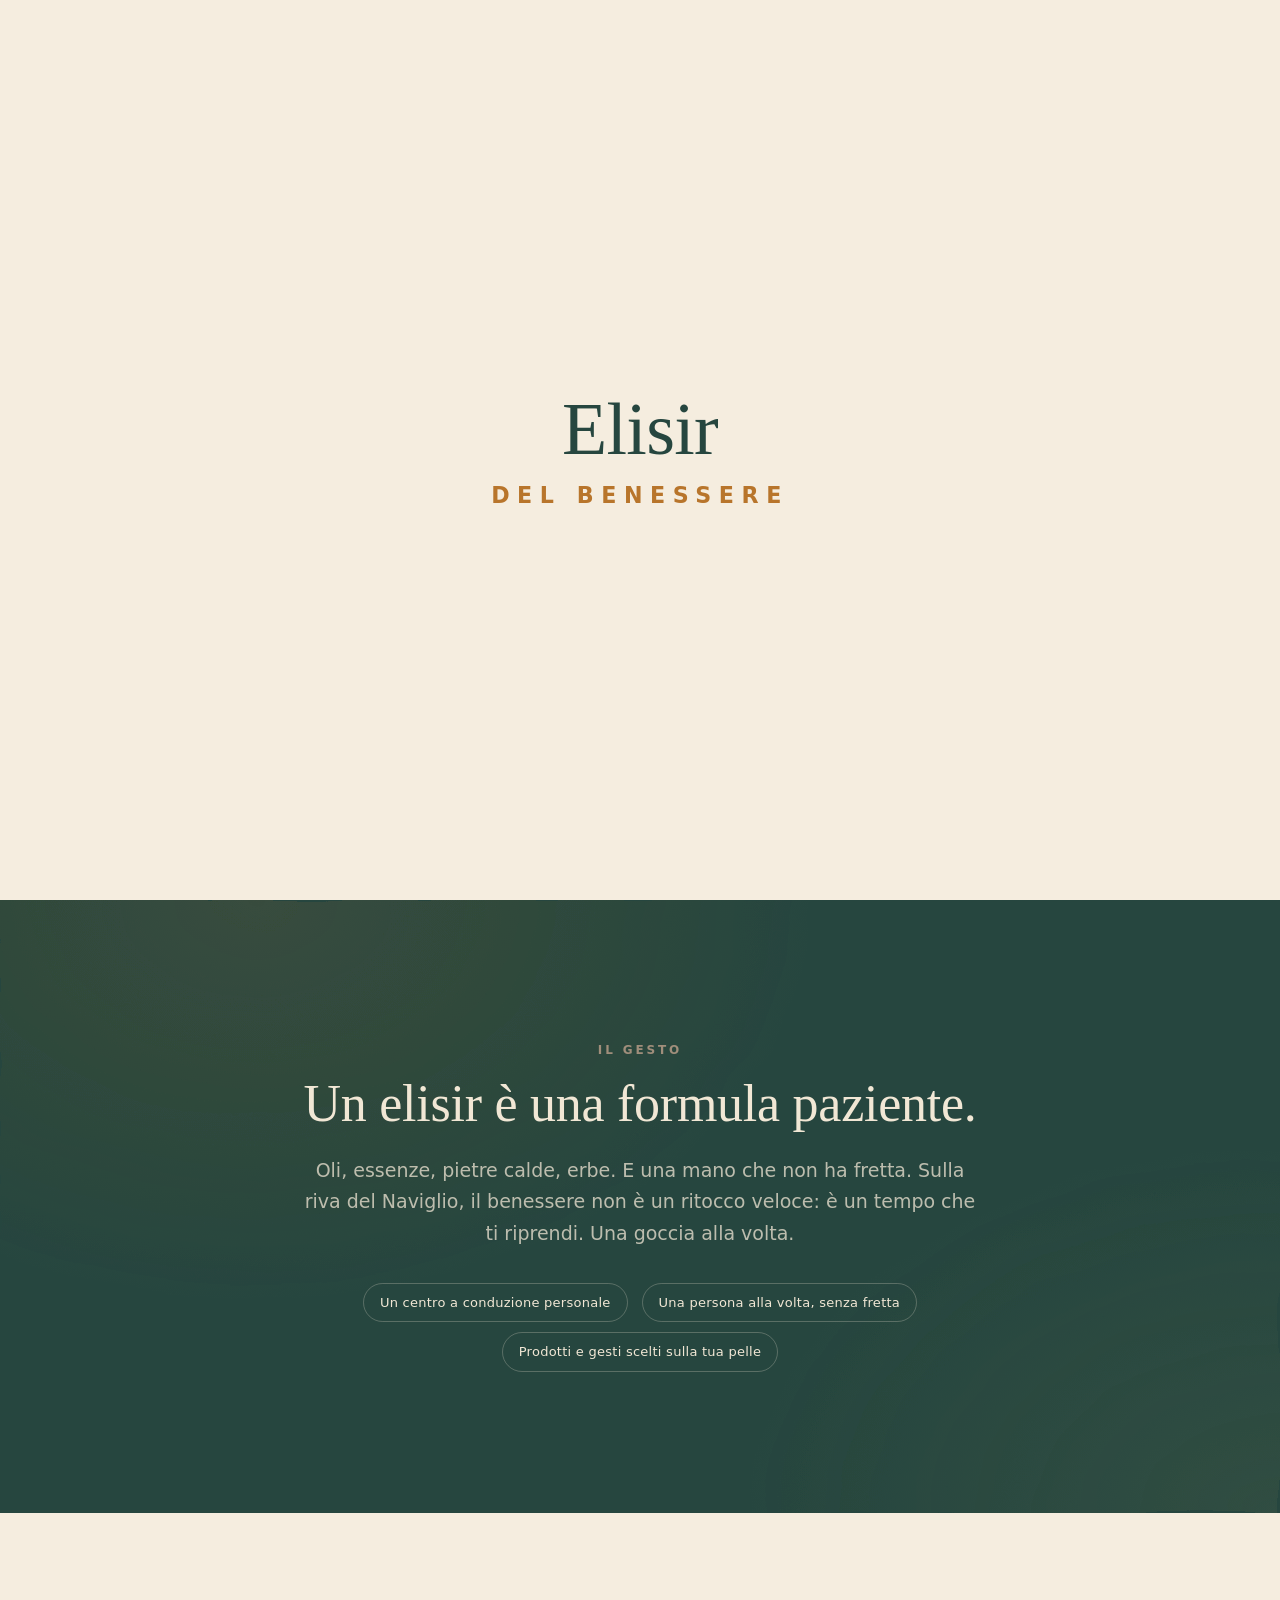
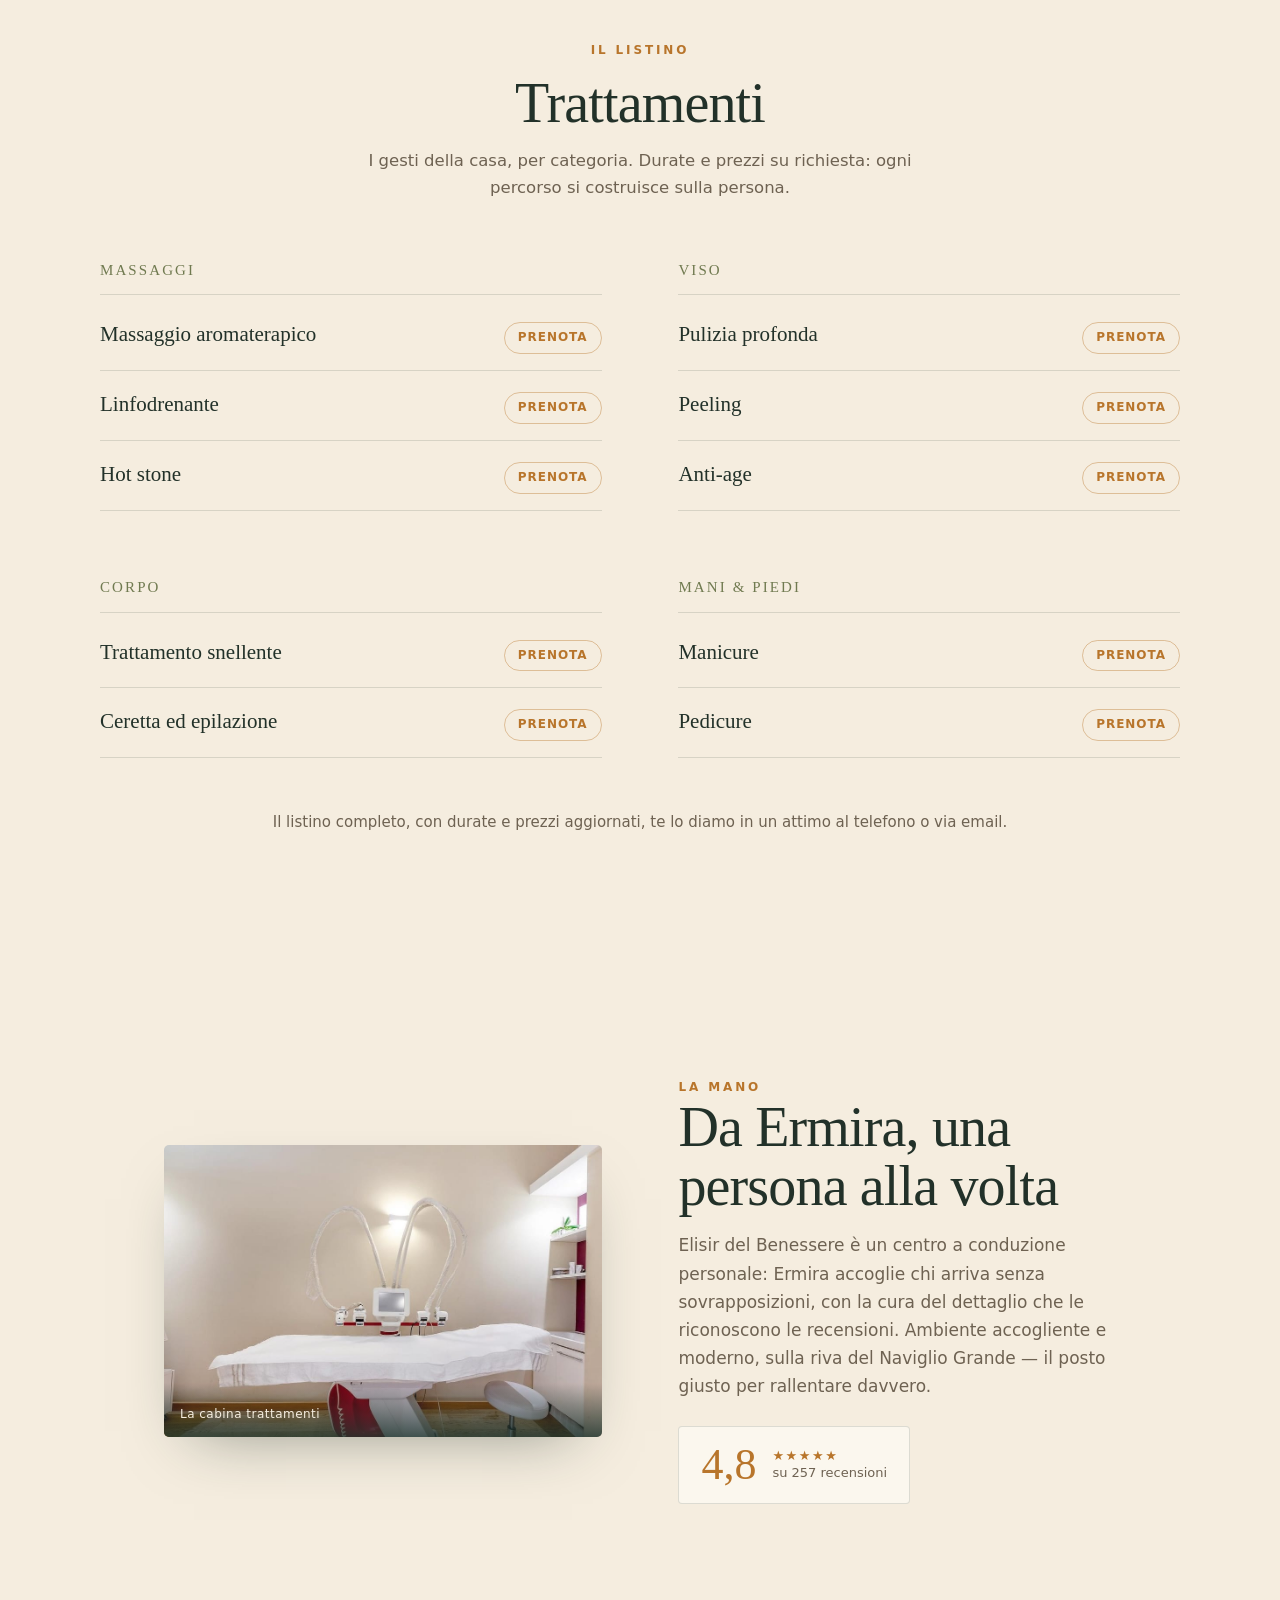
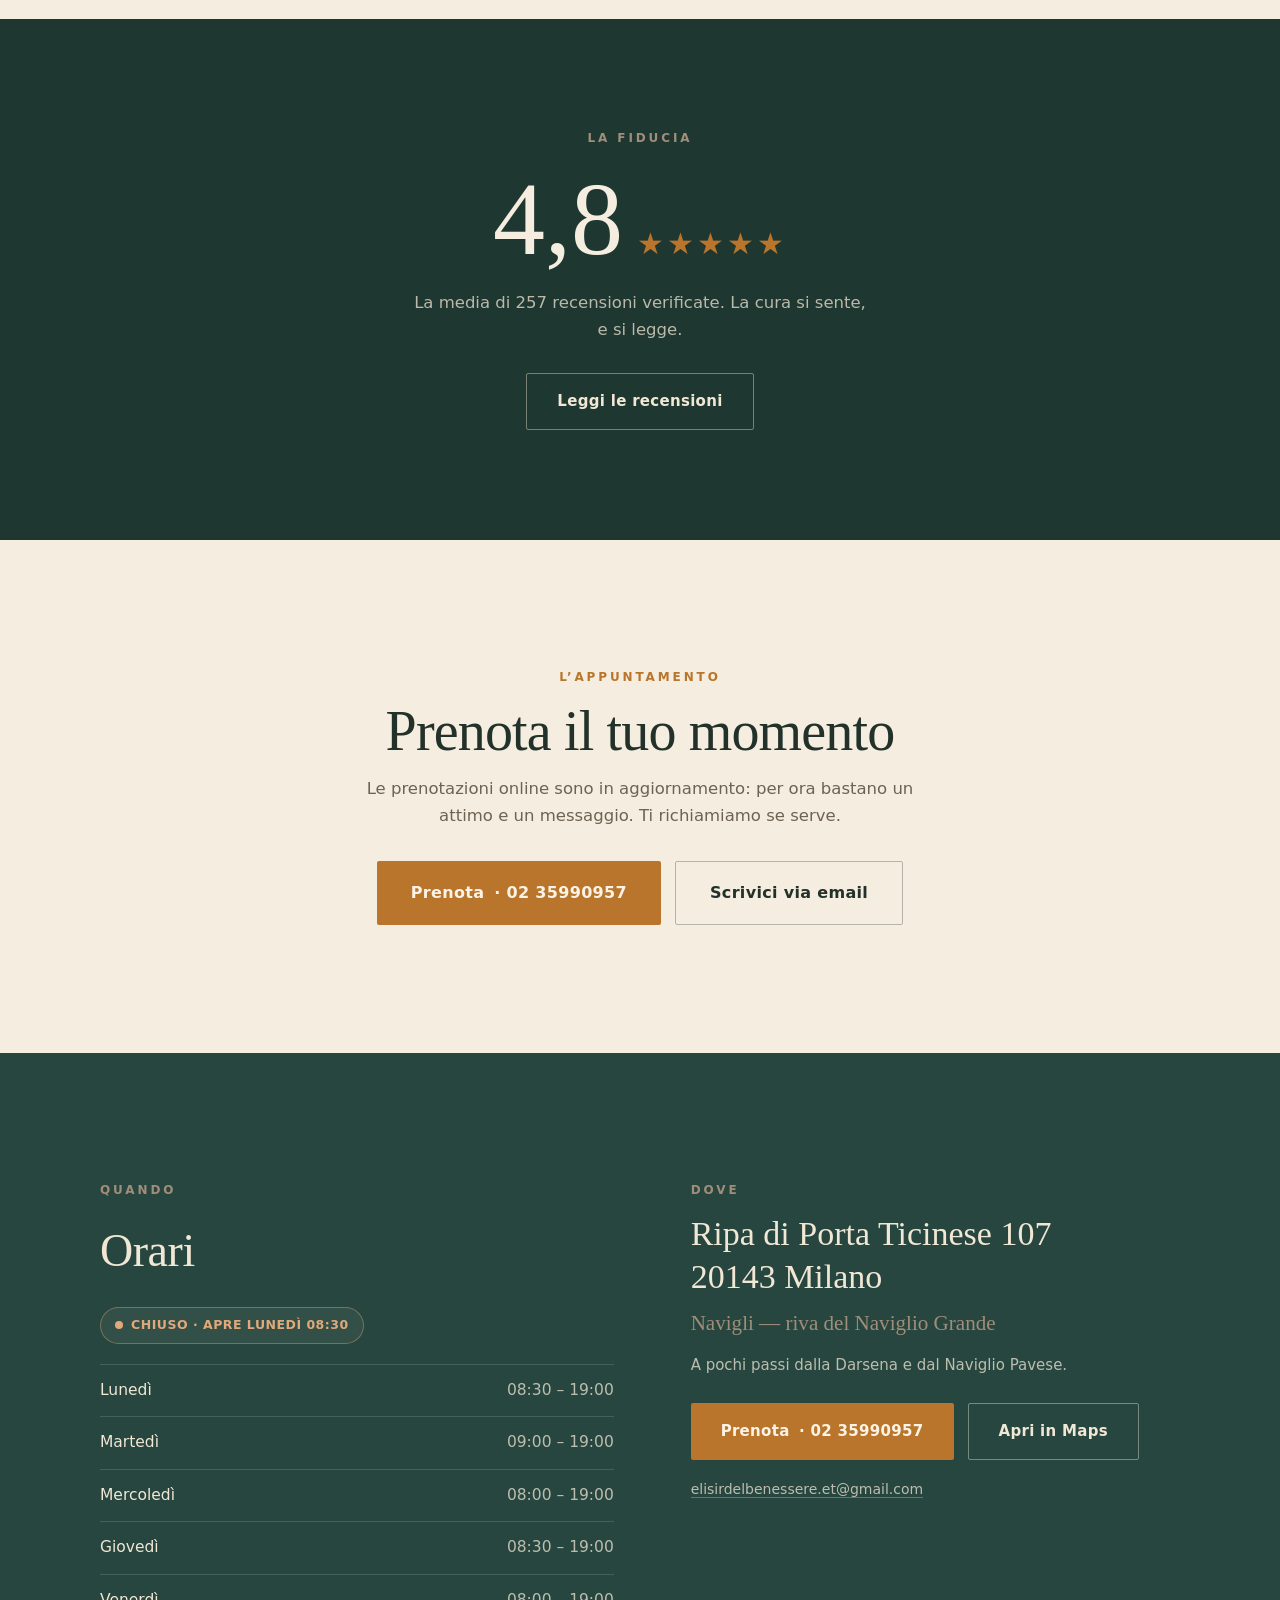
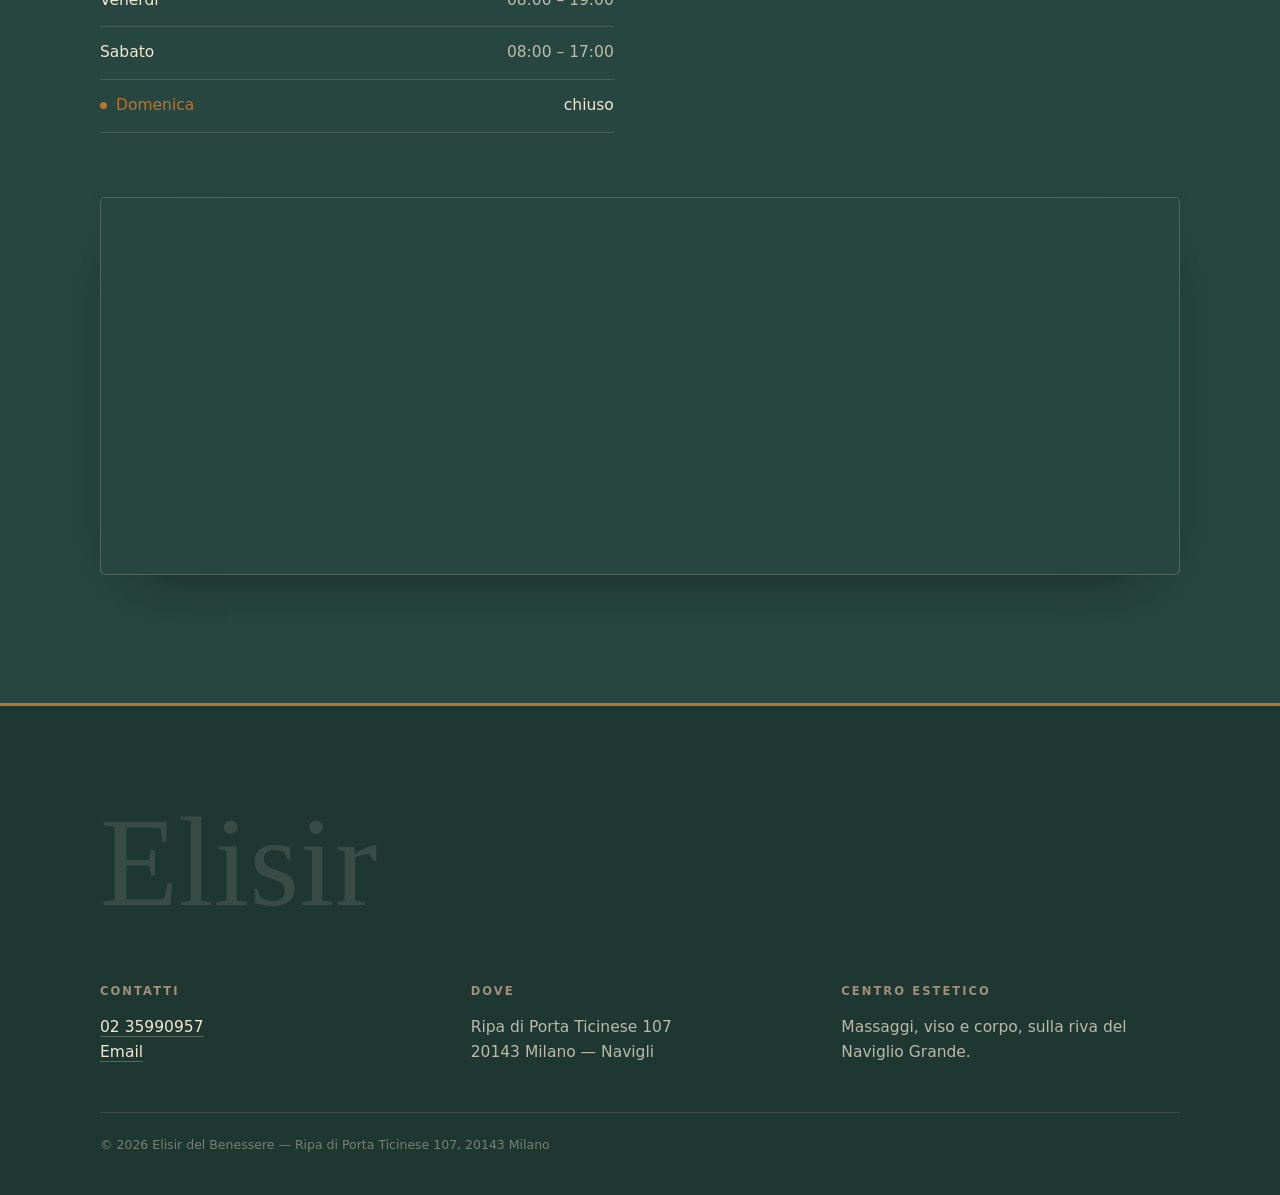
==== commit a70bec75: "Aggiunge mappa Google Maps embeddata nella sezione "Dove" Mappa interattiva (iframe no-key, lazy) ve" ====
--- a/index.html
+++ b/index.html
@@ -17,7 +17,7 @@
   <link rel="preconnect" href="https://api.fontshare.com" crossorigin>
   <link rel="preconnect" href="https://cdn.fontshare.com" crossorigin>
   <link href="https://api.fontshare.com/v2/css?f[]=sentient@400,500,700,1&f[]=switzer@400,500,600&display=swap" rel="stylesheet">
-  <link rel="stylesheet" href="css/style.css?v=1">
+  <link rel="stylesheet" href="css/style.css?v=2">
   <script type="application/ld+json">
   {
     "@context": "https://schema.org",
@@ -279,6 +279,12 @@
           <p class="dove-contatti"><a href="mailto:elisirdelbenessere.et@gmail.com">elisirdelbenessere.et@gmail.com</a></p>
         </div>
       </div>
+      <div class="dove-mappa">
+        <iframe
+          title="Mappa di Elisir del Benessere — Ripa di Porta Ticinese 107, Milano"
+          src="https://maps.google.com/maps?q=Ripa%20di%20Porta%20Ticinese%20107%2C%2020143%20Milano&z=15&hl=it&output=embed"
+          loading="lazy" referrerpolicy="no-referrer-when-downgrade"></iframe>
+      </div>
     </section>
 
   </main>
--- a/css/style.css
+++ b/css/style.css
@@ -266,6 +266,8 @@
 .dove-contatti { font-size: 14px; }
 .dove-contatti a { color: var(--su-scuro-soft); border-bottom: 1px solid rgba(241, 231, 213, 0.3); text-decoration: none; }
 .dove-contatti a:hover { color: var(--candela); }
+.dove-mappa { max-width: var(--maxw); margin: clamp(40px, 6vw, 64px) auto 0; height: clamp(300px, 42vh, 440px); border-radius: 5px; overflow: hidden; border: 1px solid rgba(241, 231, 213, 0.2); box-shadow: 0 24px 60px -34px rgba(0, 0, 0, 0.55); }
+.dove-mappa iframe { width: 100%; height: 100%; border: 0; display: block; }
 
 /* ============ FOOTER ============ */
 
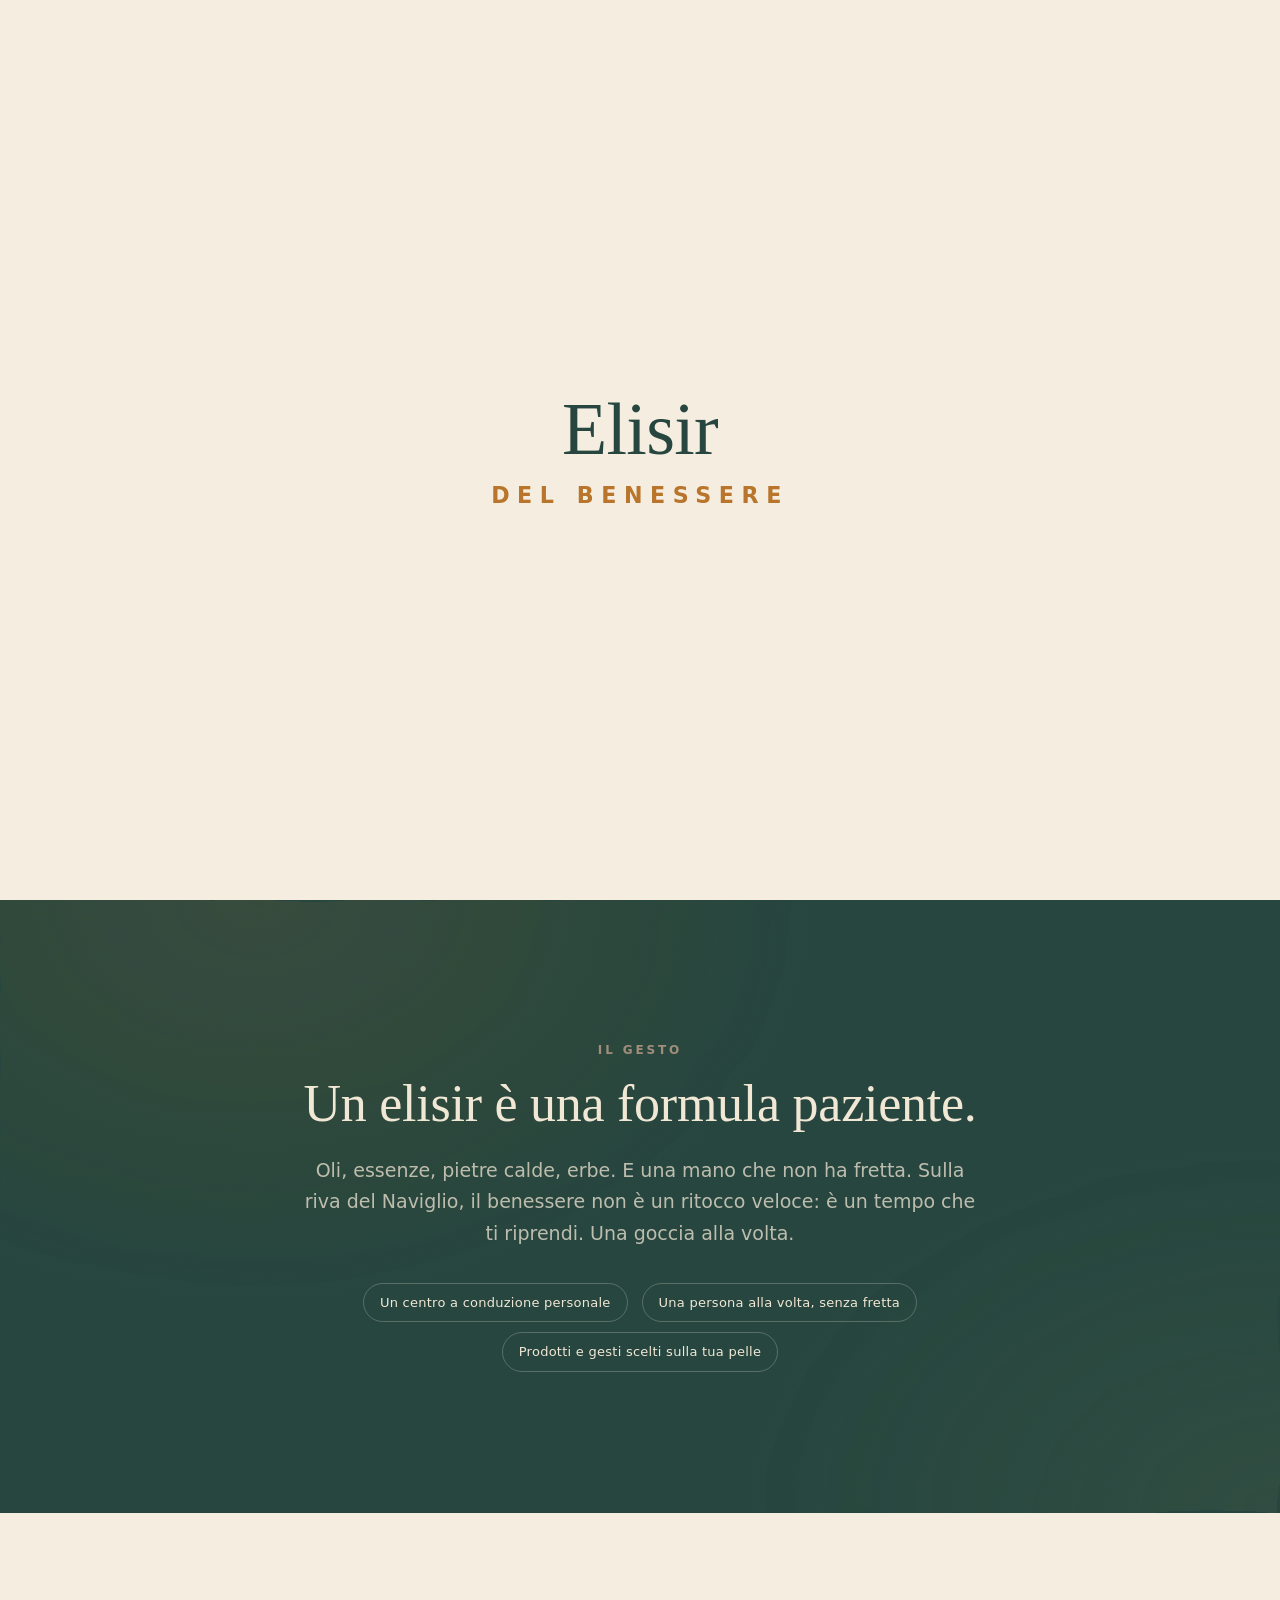
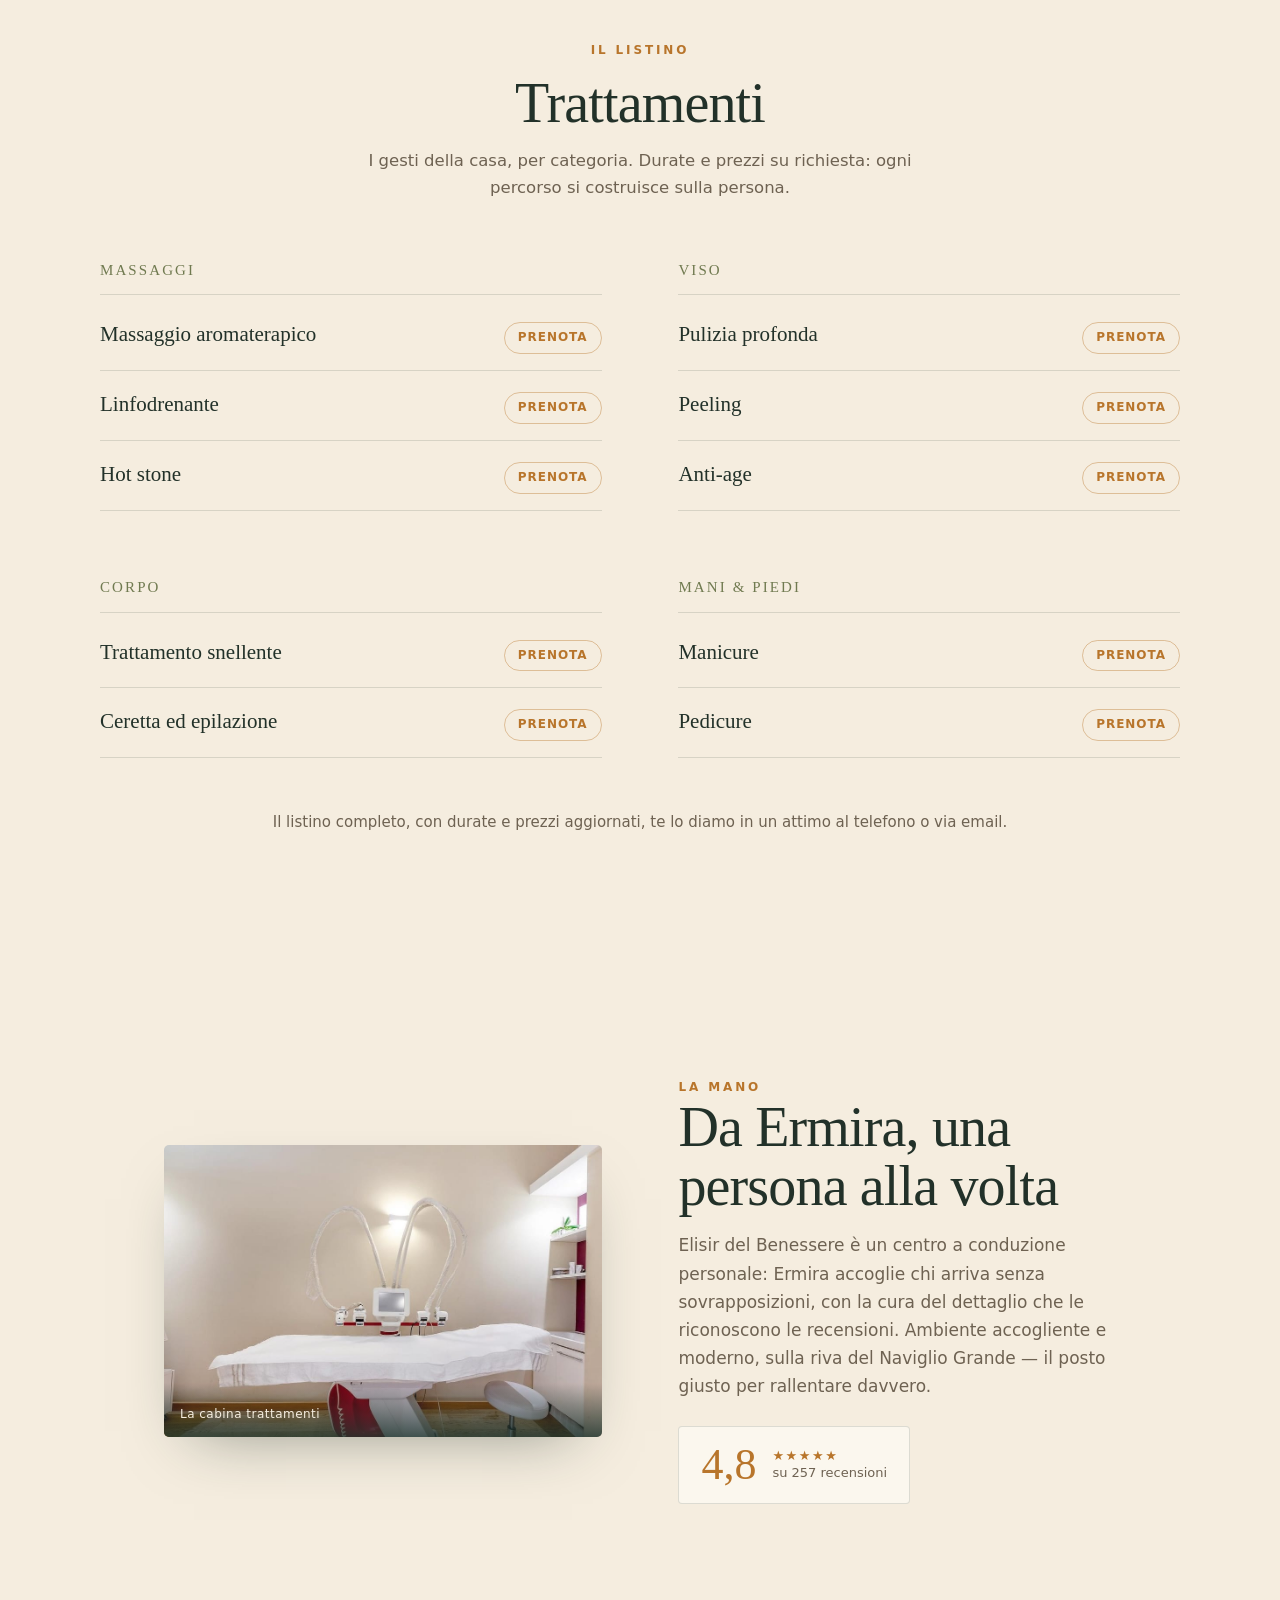
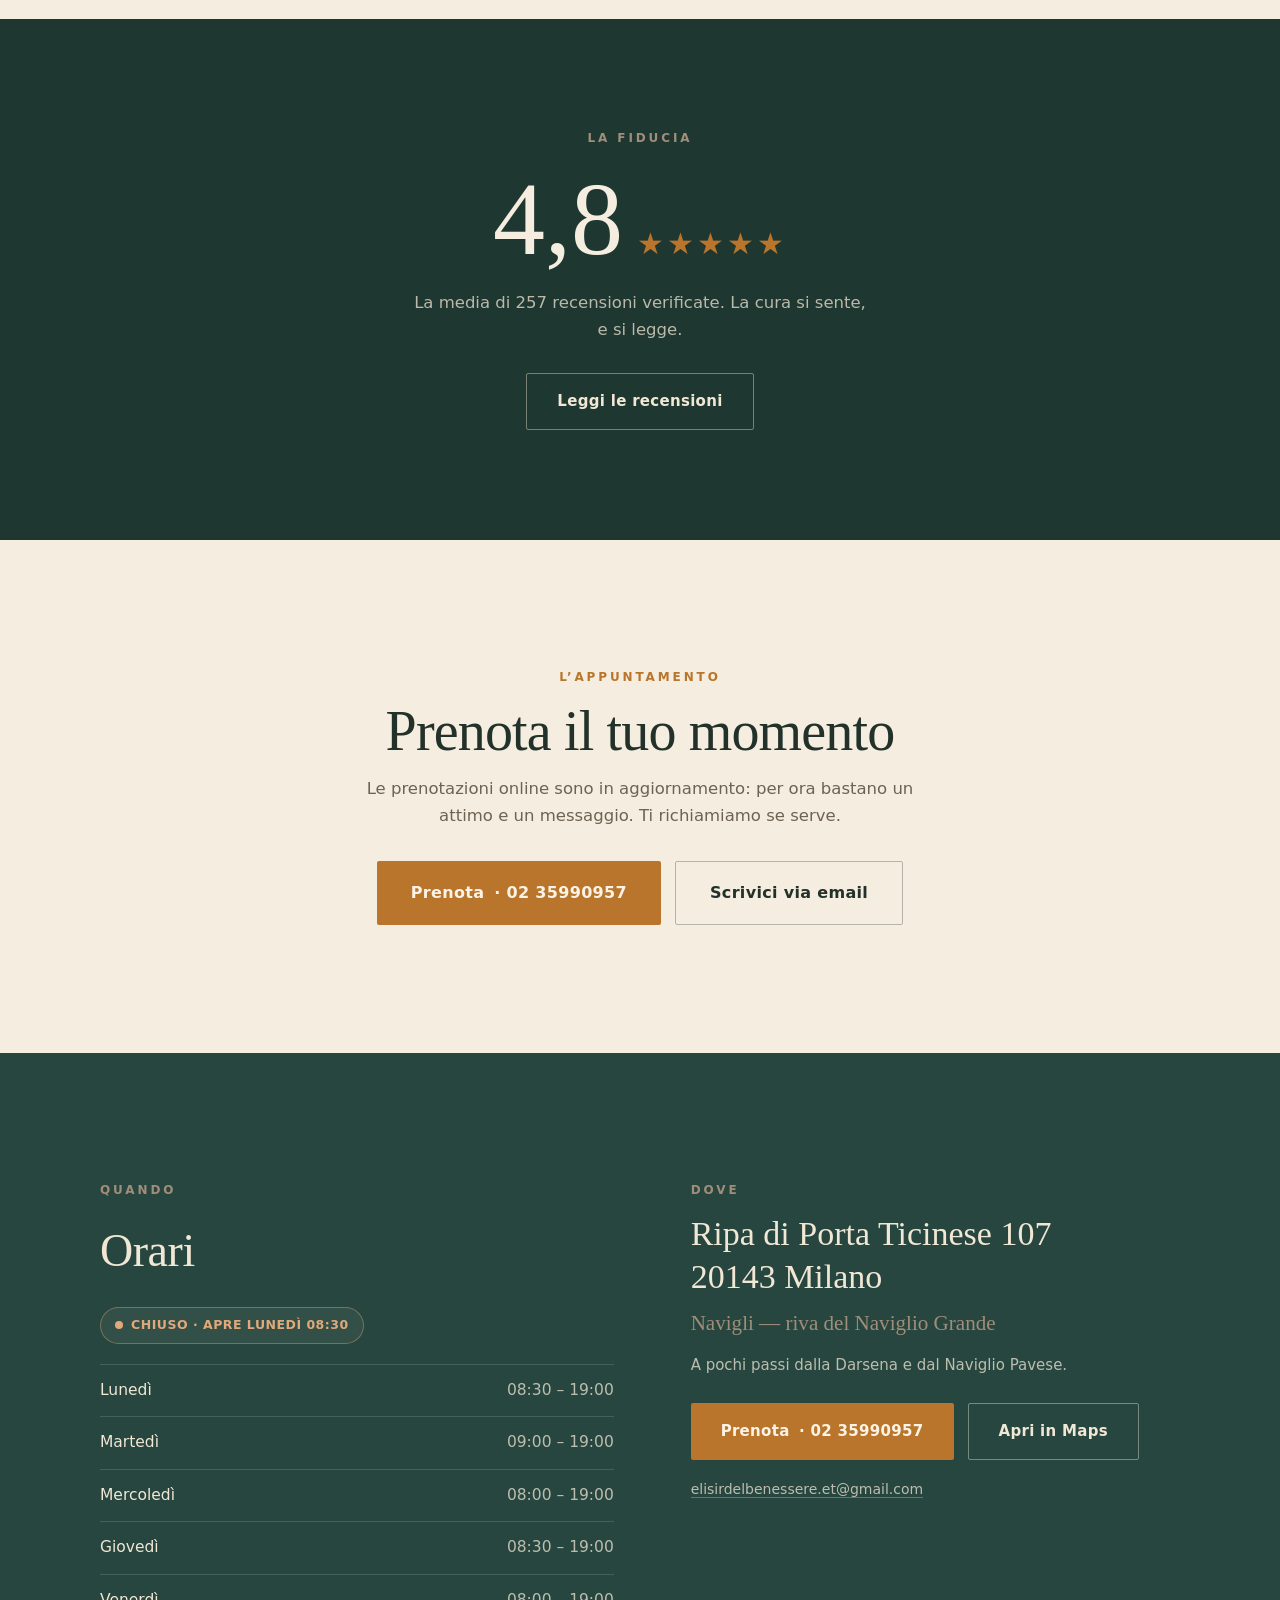
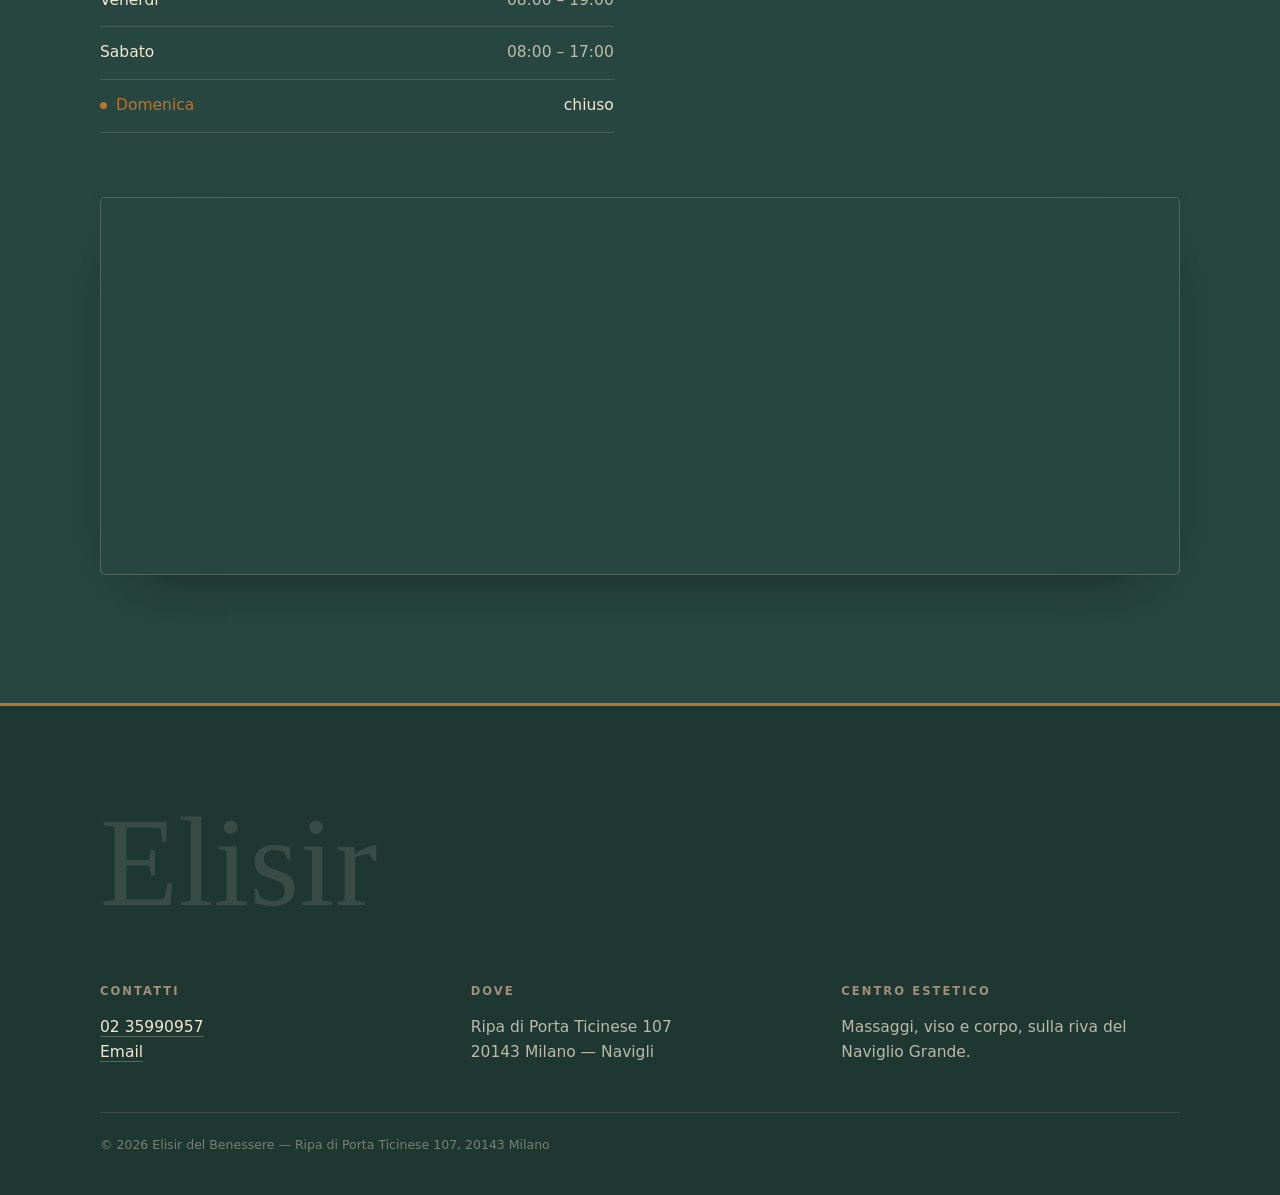
==== commit bc52cd5a: "Aggiunge ripple effect full-page (l'elisir che si propaga) Canvas fisso a tutto schermo (pointer-eve" ====
--- a/index.html
+++ b/index.html
@@ -17,7 +17,7 @@
   <link rel="preconnect" href="https://api.fontshare.com" crossorigin>
   <link rel="preconnect" href="https://cdn.fontshare.com" crossorigin>
   <link href="https://api.fontshare.com/v2/css?f[]=sentient@400,500,700,1&f[]=switzer@400,500,600&display=swap" rel="stylesheet">
-  <link rel="stylesheet" href="css/style.css?v=2">
+  <link rel="stylesheet" href="css/style.css?v=3">
   <script type="application/ld+json">
   {
     "@context": "https://schema.org",
@@ -316,6 +316,8 @@
     <a class="ab-btn ab-second" href="mailto:elisirdelbenessere.et@gmail.com?subject=Richiesta%20appuntamento"><span data-i18n="write_cta">Scrivici</span></a>
   </div>
 
-  <script src="js/main.js?v=1"></script>
+  <canvas id="rippleLayer" class="ripple-layer" aria-hidden="true"></canvas>
+
+  <script src="js/main.js?v=2"></script>
 </body>
 </html>
--- a/css/style.css
+++ b/css/style.css
@@ -45,6 +45,8 @@
   overflow-x: hidden;
 }
 .svg-defs { position: absolute; width: 0; height: 0; overflow: hidden; }
+.ripple-layer { position: fixed; inset: 0; width: 100%; height: 100%; pointer-events: none; z-index: 200; }
+@media (prefers-reduced-motion: reduce) { .ripple-layer { display: none; } }
 ::selection { background: var(--ambra); color: var(--candela); }
 img, svg { display: block; max-width: 100%; }
 a { color: inherit; }
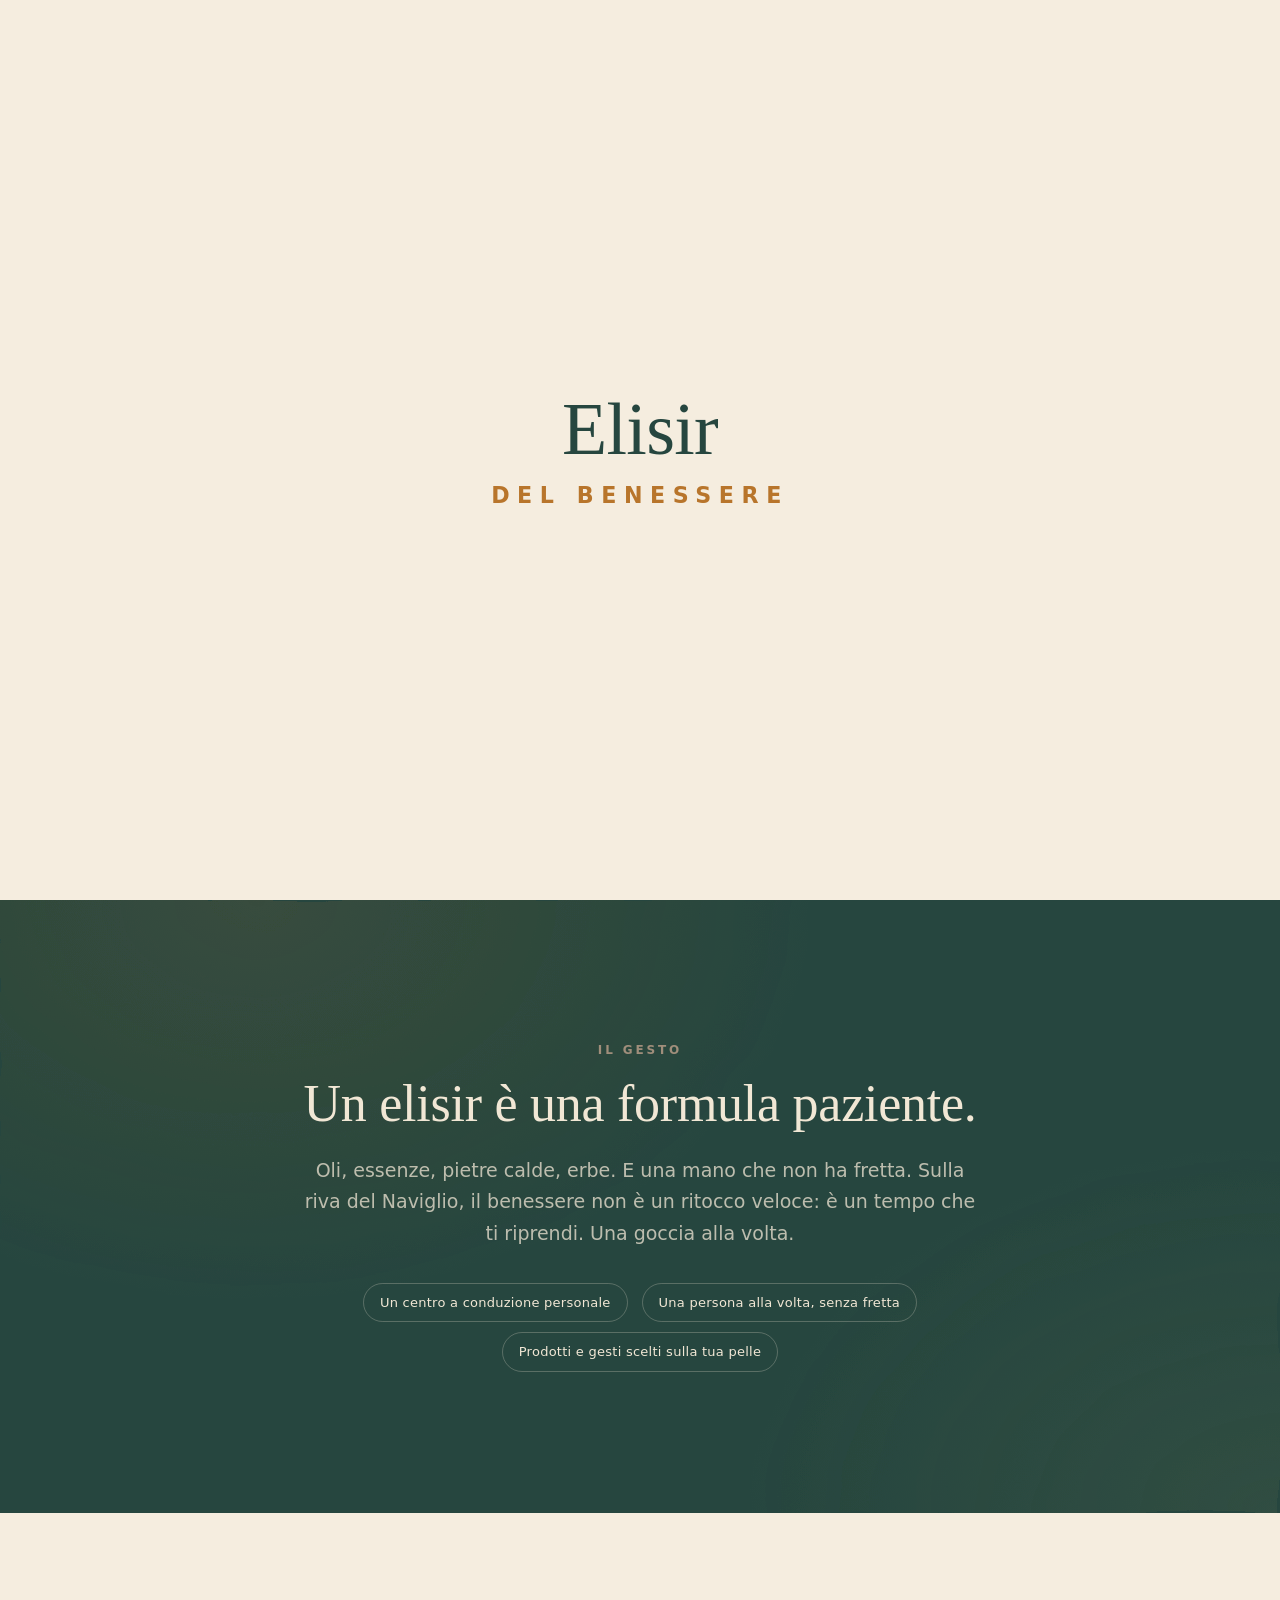
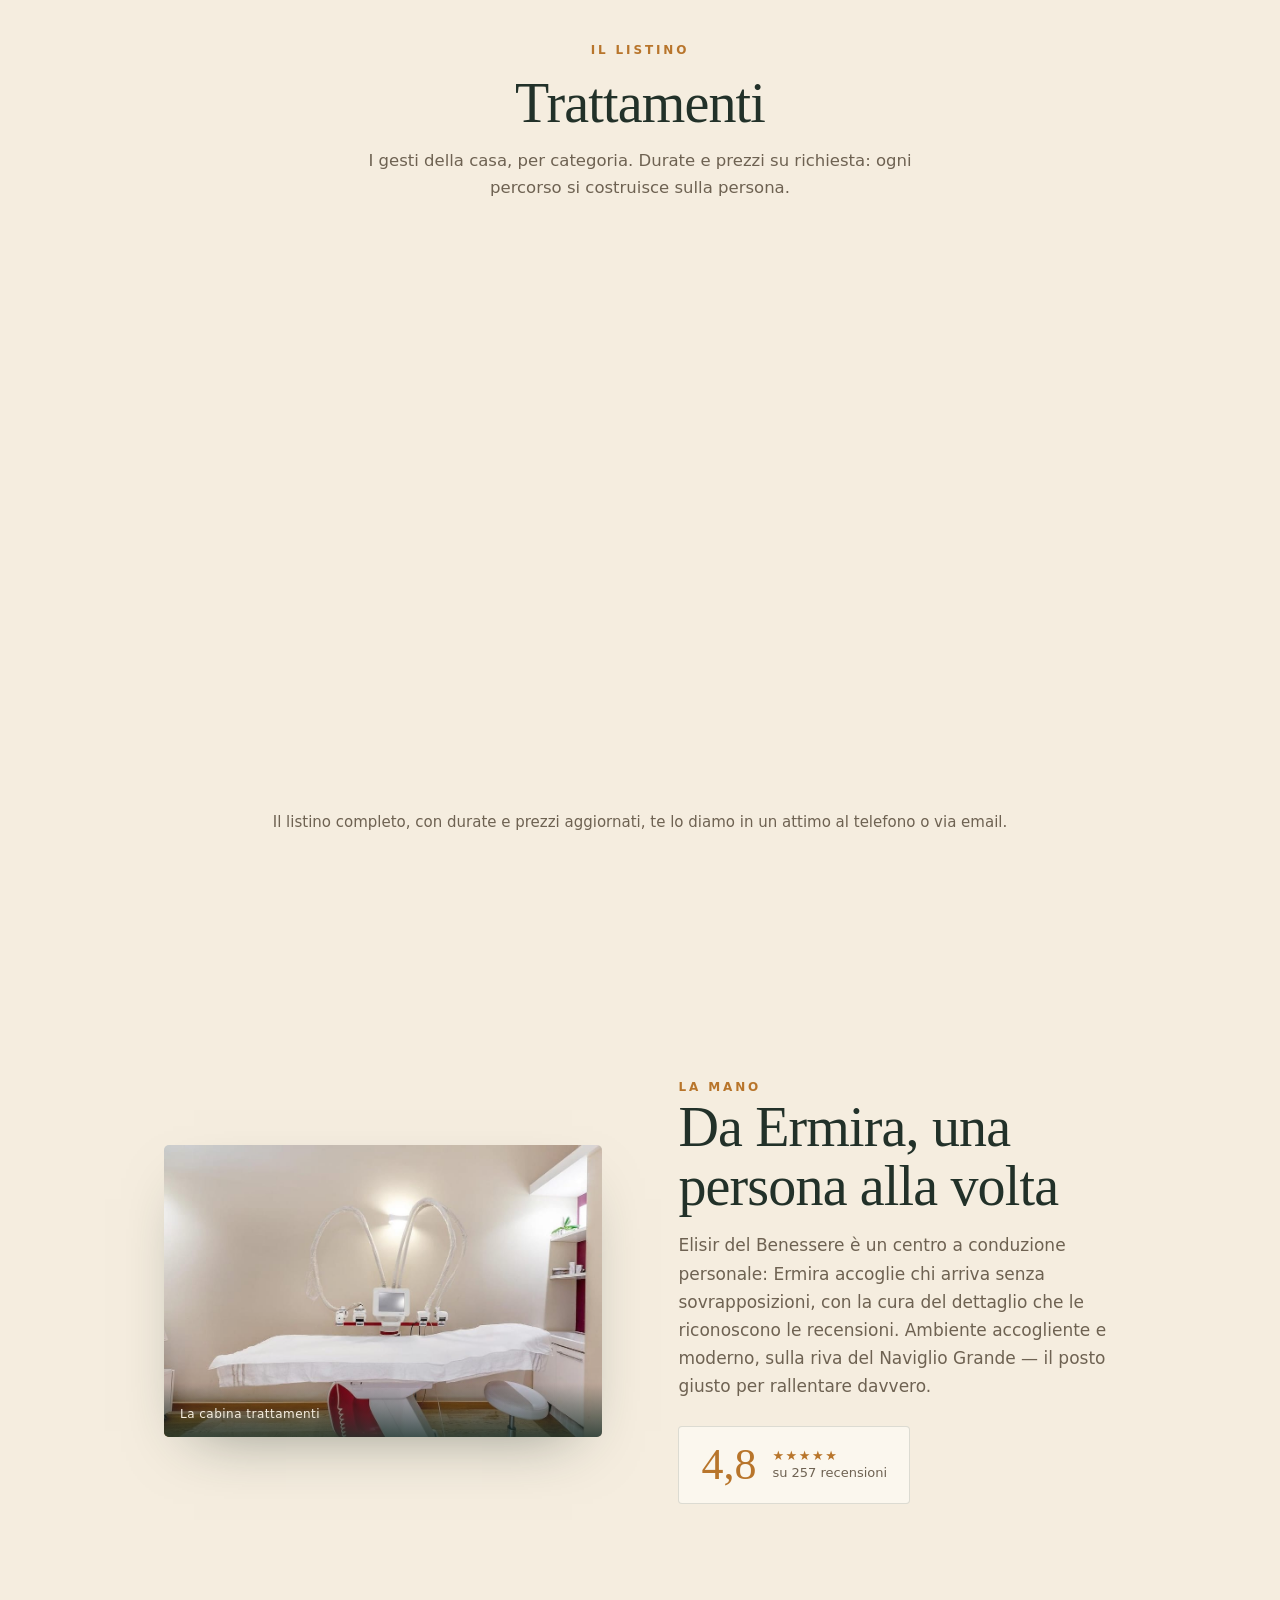
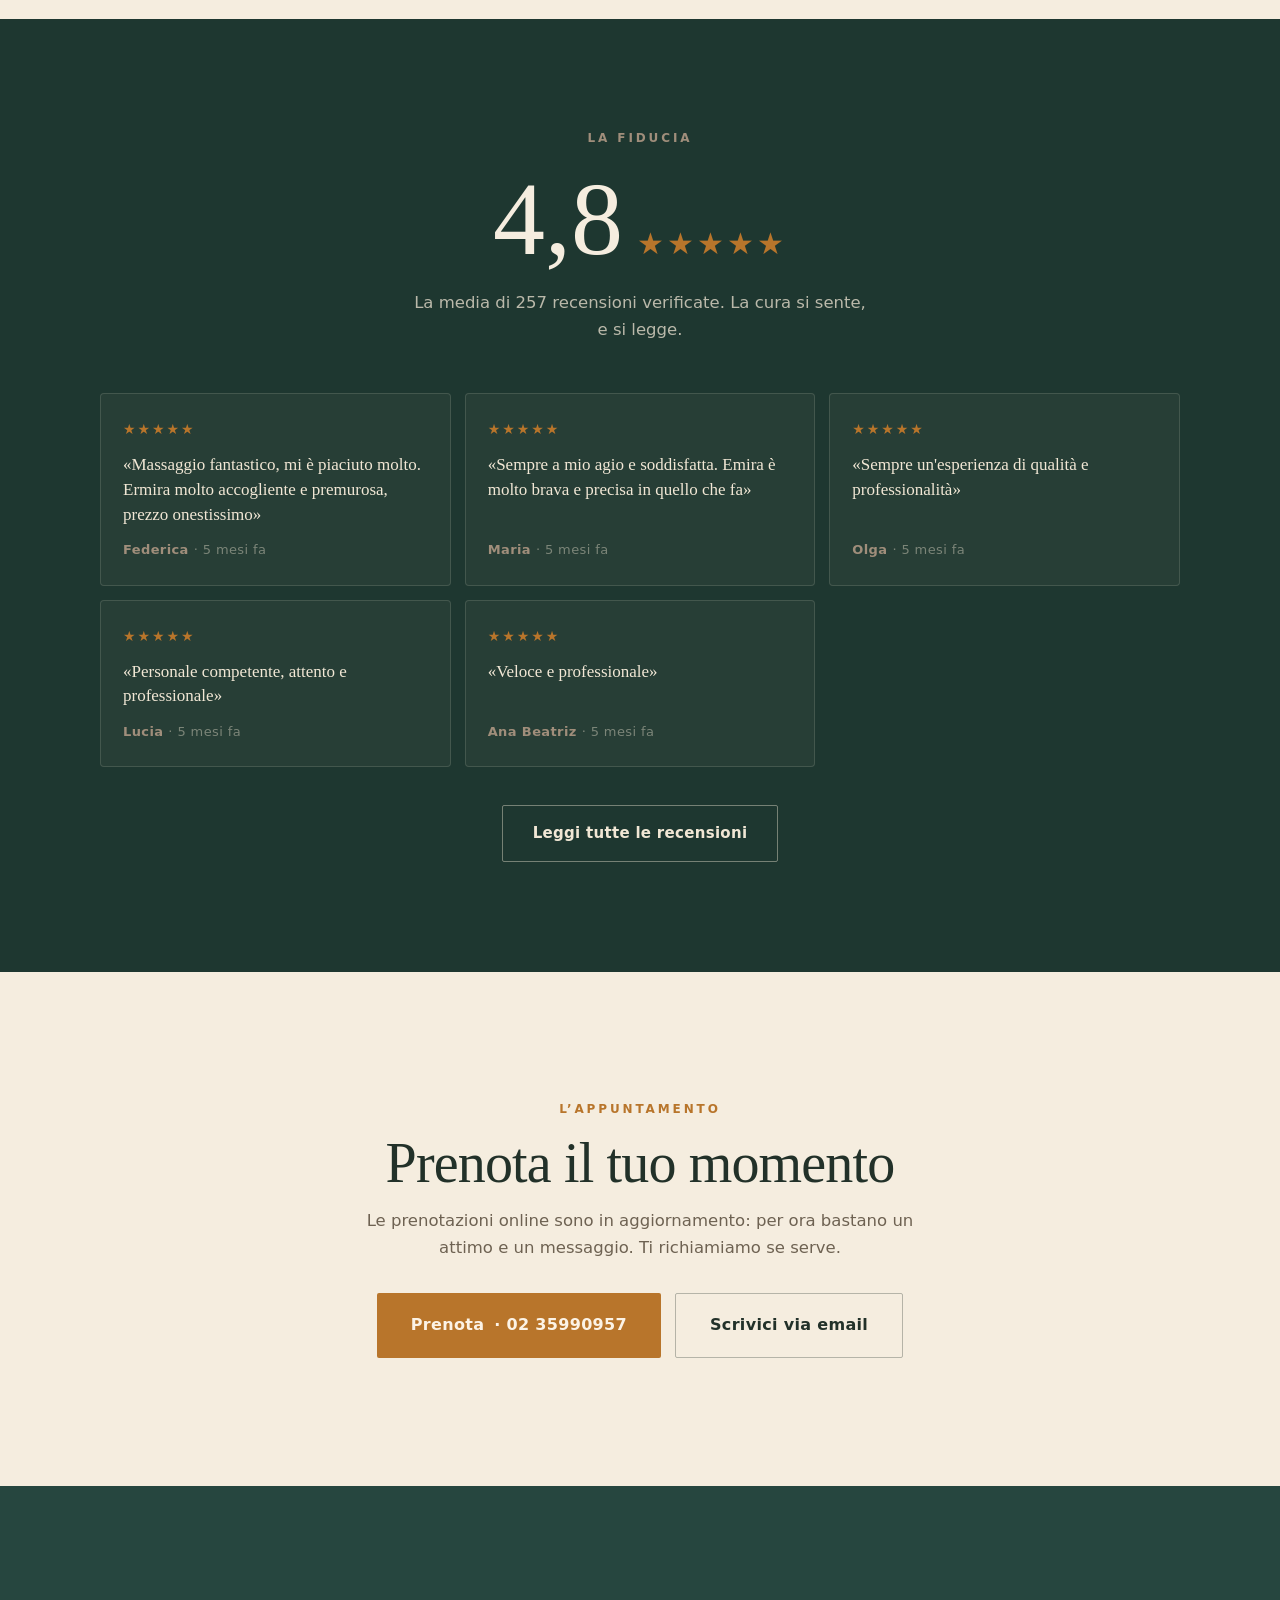
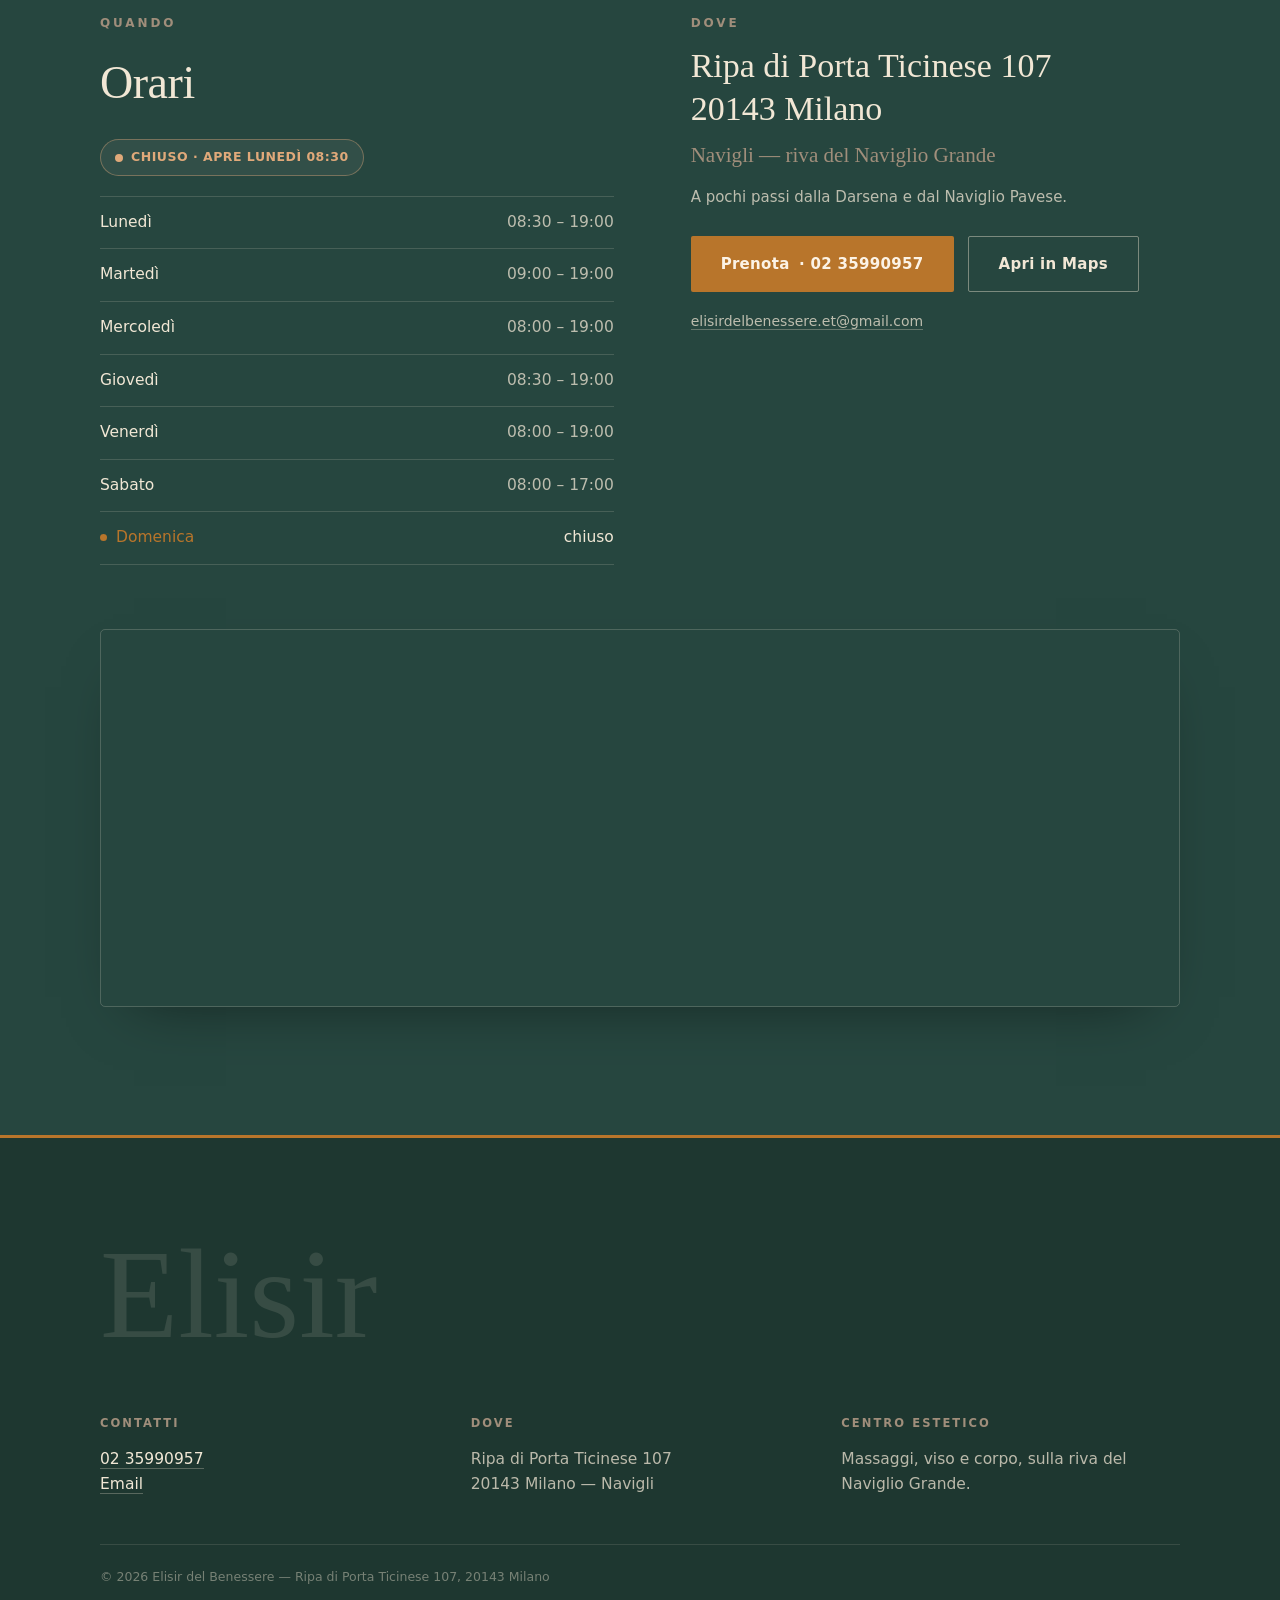
==== commit 085214ee: "Aggiunge sezione recensioni migliori (5 recensioni reali da Treatwell) Nella sezione "La fiducia": 5" ====
--- a/index.html
+++ b/index.html
@@ -17,7 +17,7 @@
   <link rel="preconnect" href="https://api.fontshare.com" crossorigin>
   <link rel="preconnect" href="https://cdn.fontshare.com" crossorigin>
   <link href="https://api.fontshare.com/v2/css?f[]=sentient@400,500,700,1&f[]=switzer@400,500,600&display=swap" rel="stylesheet">
-  <link rel="stylesheet" href="css/style.css?v=3">
+  <link rel="stylesheet" href="css/style.css?v=4">
   <script type="application/ld+json">
   {
     "@context": "https://schema.org",
@@ -228,7 +228,34 @@
       <p class="kicker kicker-chiaro" data-i18n="prova_kicker">La fiducia</p>
       <p class="prova-voto"><span aria-hidden="true">4,8</span><span class="prova-stelle" aria-hidden="true">★★★★★</span></p>
       <p class="prova-sub" data-i18n="prova_sub">La media di 257 recensioni verificate. La cura si sente, e si legge.</p>
-      <a class="btn btn-quieto-chiaro" href="https://www.treatwell.it/salone/elisir-del-benessere-milano/" target="_blank" rel="noopener" data-i18n="prova_cta">Leggi le recensioni</a>
+      <div class="recensioni">
+        <figure class="rec">
+          <p class="rec-stelle" aria-label="5 su 5">★★★★★</p>
+          <blockquote class="rec-q">«Massaggio fantastico, mi è piaciuto molto. Ermira molto accogliente e premurosa, prezzo onestissimo»</blockquote>
+          <figcaption class="rec-a">Federica <span class="rec-d" data-i18n="rec_ago">· 5 mesi fa</span></figcaption>
+        </figure>
+        <figure class="rec">
+          <p class="rec-stelle" aria-label="5 su 5">★★★★★</p>
+          <blockquote class="rec-q">«Sempre a mio agio e soddisfatta. Emira è molto brava e precisa in quello che fa»</blockquote>
+          <figcaption class="rec-a">Maria <span class="rec-d" data-i18n="rec_ago">· 5 mesi fa</span></figcaption>
+        </figure>
+        <figure class="rec">
+          <p class="rec-stelle" aria-label="5 su 5">★★★★★</p>
+          <blockquote class="rec-q">«Sempre un'esperienza di qualità e professionalità»</blockquote>
+          <figcaption class="rec-a">Olga <span class="rec-d" data-i18n="rec_ago">· 5 mesi fa</span></figcaption>
+        </figure>
+        <figure class="rec">
+          <p class="rec-stelle" aria-label="5 su 5">★★★★★</p>
+          <blockquote class="rec-q">«Personale competente, attento e professionale»</blockquote>
+          <figcaption class="rec-a">Lucia <span class="rec-d" data-i18n="rec_ago">· 5 mesi fa</span></figcaption>
+        </figure>
+        <figure class="rec">
+          <p class="rec-stelle" aria-label="5 su 5">★★★★★</p>
+          <blockquote class="rec-q">«Veloce e professionale»</blockquote>
+          <figcaption class="rec-a">Ana Beatriz <span class="rec-d" data-i18n="rec_ago">· 5 mesi fa</span></figcaption>
+        </figure>
+      </div>
+      <a class="btn btn-quieto-chiaro" href="https://www.treatwell.it/salone/elisir-del-benessere-milano/" target="_blank" rel="noopener" data-i18n="prova_cta">Leggi tutte le recensioni</a>
     </section>
 
     <!-- ============ PRENOTA ============ -->
@@ -318,6 +345,6 @@
 
   <canvas id="rippleLayer" class="ripple-layer" aria-hidden="true"></canvas>
 
-  <script src="js/main.js?v=2"></script>
+  <script src="js/main.js?v=3"></script>
 </body>
 </html>
--- a/css/style.css
+++ b/css/style.css
@@ -226,6 +226,12 @@
 .prova-voto > span:first-child { font-size: clamp(56px, 11vw, 104px); line-height: 1; color: var(--candela); }
 .prova-stelle { font-size: clamp(20px, 3vw, 30px); color: var(--ambra); letter-spacing: 0.1em; }
 .prova-sub { max-width: 44ch; margin: 18px auto 30px; color: var(--su-scuro-soft); font-size: 16.5px; }
+.recensioni { max-width: var(--maxw); margin: clamp(36px, 5vw, 50px) auto clamp(28px, 4vw, 38px); display: grid; grid-template-columns: repeat(auto-fit, minmax(280px, 1fr)); gap: 14px; text-align: left; }
+.rec { margin: 0; padding: 24px 22px; background: rgba(241, 231, 213, 0.045); border: 1px solid rgba(241, 231, 213, 0.14); border-radius: 4px; display: flex; flex-direction: column; gap: 12px; }
+.rec-stelle { color: var(--ambra); font-size: 14px; letter-spacing: 0.14em; }
+.rec-q { font-family: var(--f-display); font-size: 17px; line-height: 1.45; color: var(--su-scuro); font-weight: 400; }
+.rec-a { font-family: var(--f-body); font-size: 13px; font-weight: 600; letter-spacing: 0.03em; color: var(--basalto); margin-top: auto; }
+.rec-d { color: var(--su-scuro-faint); font-weight: 400; }
 
 /* ============ PRENOTA ============ */
 
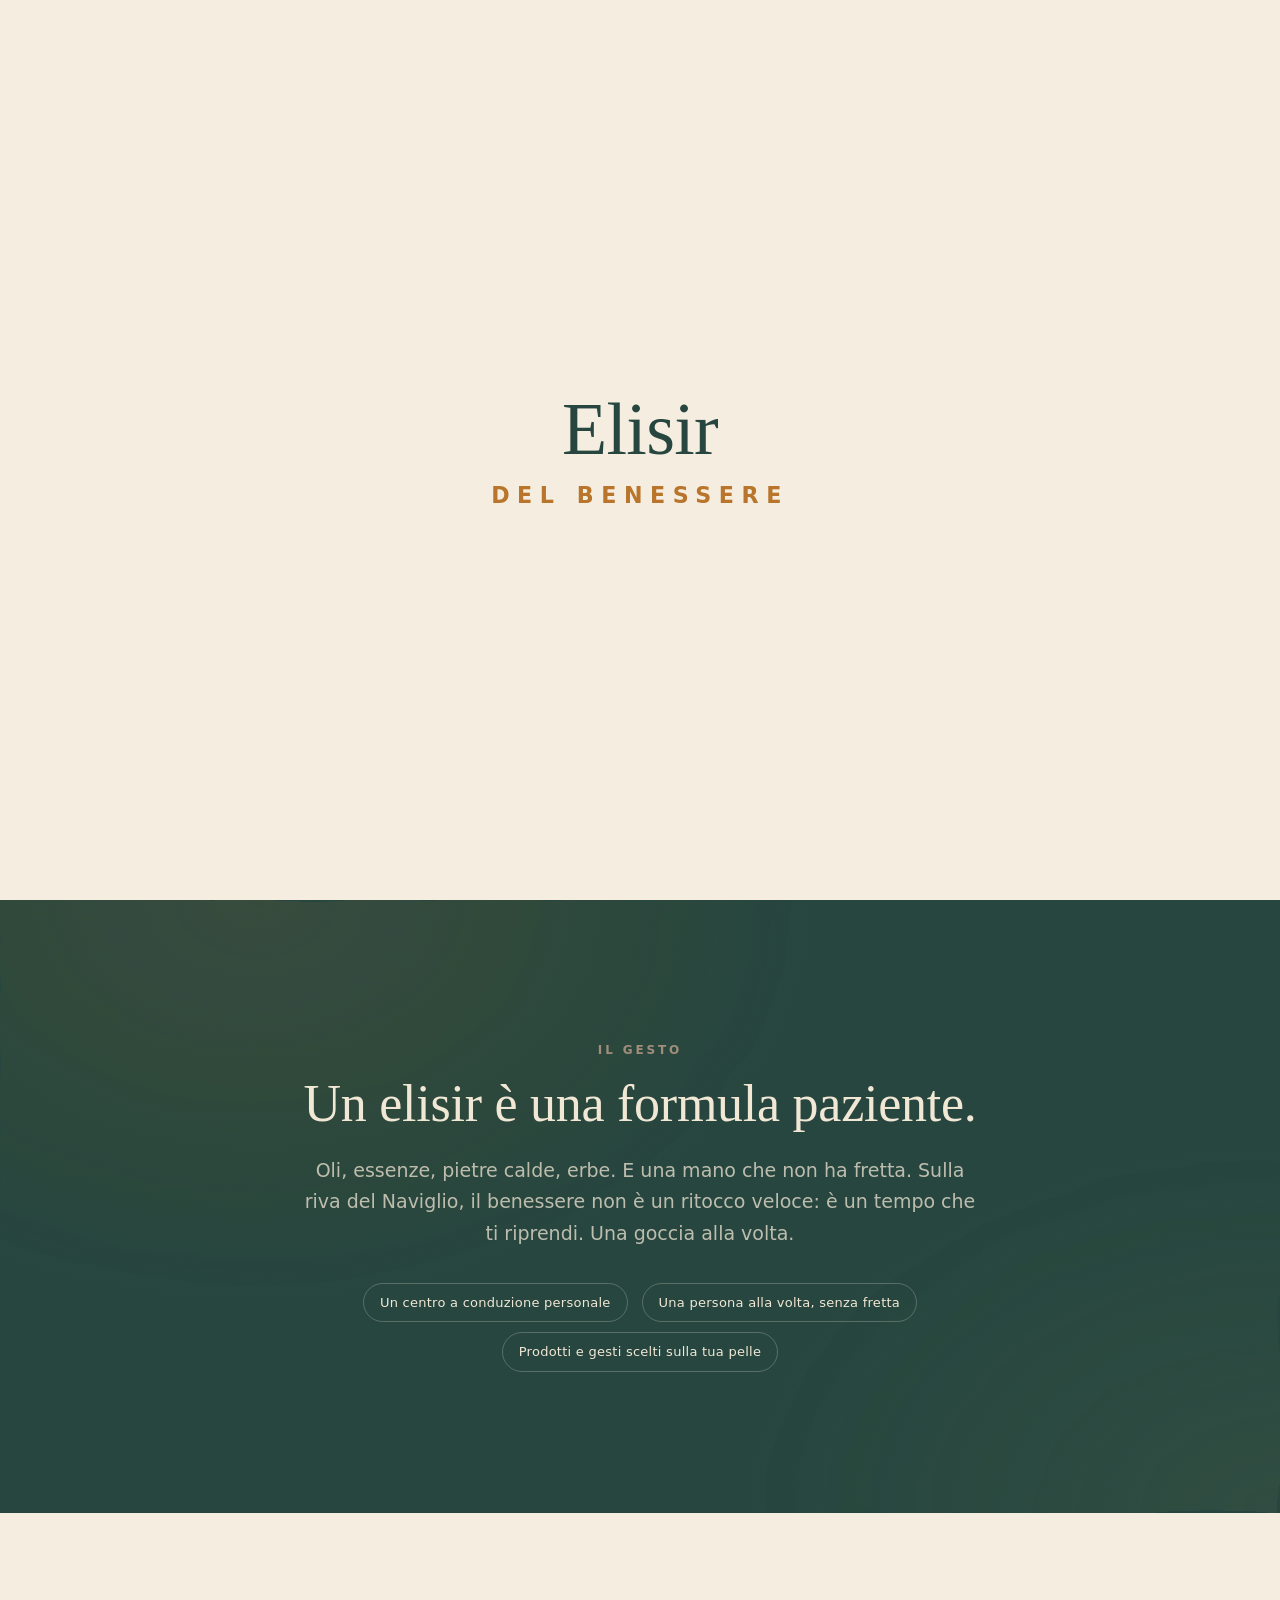
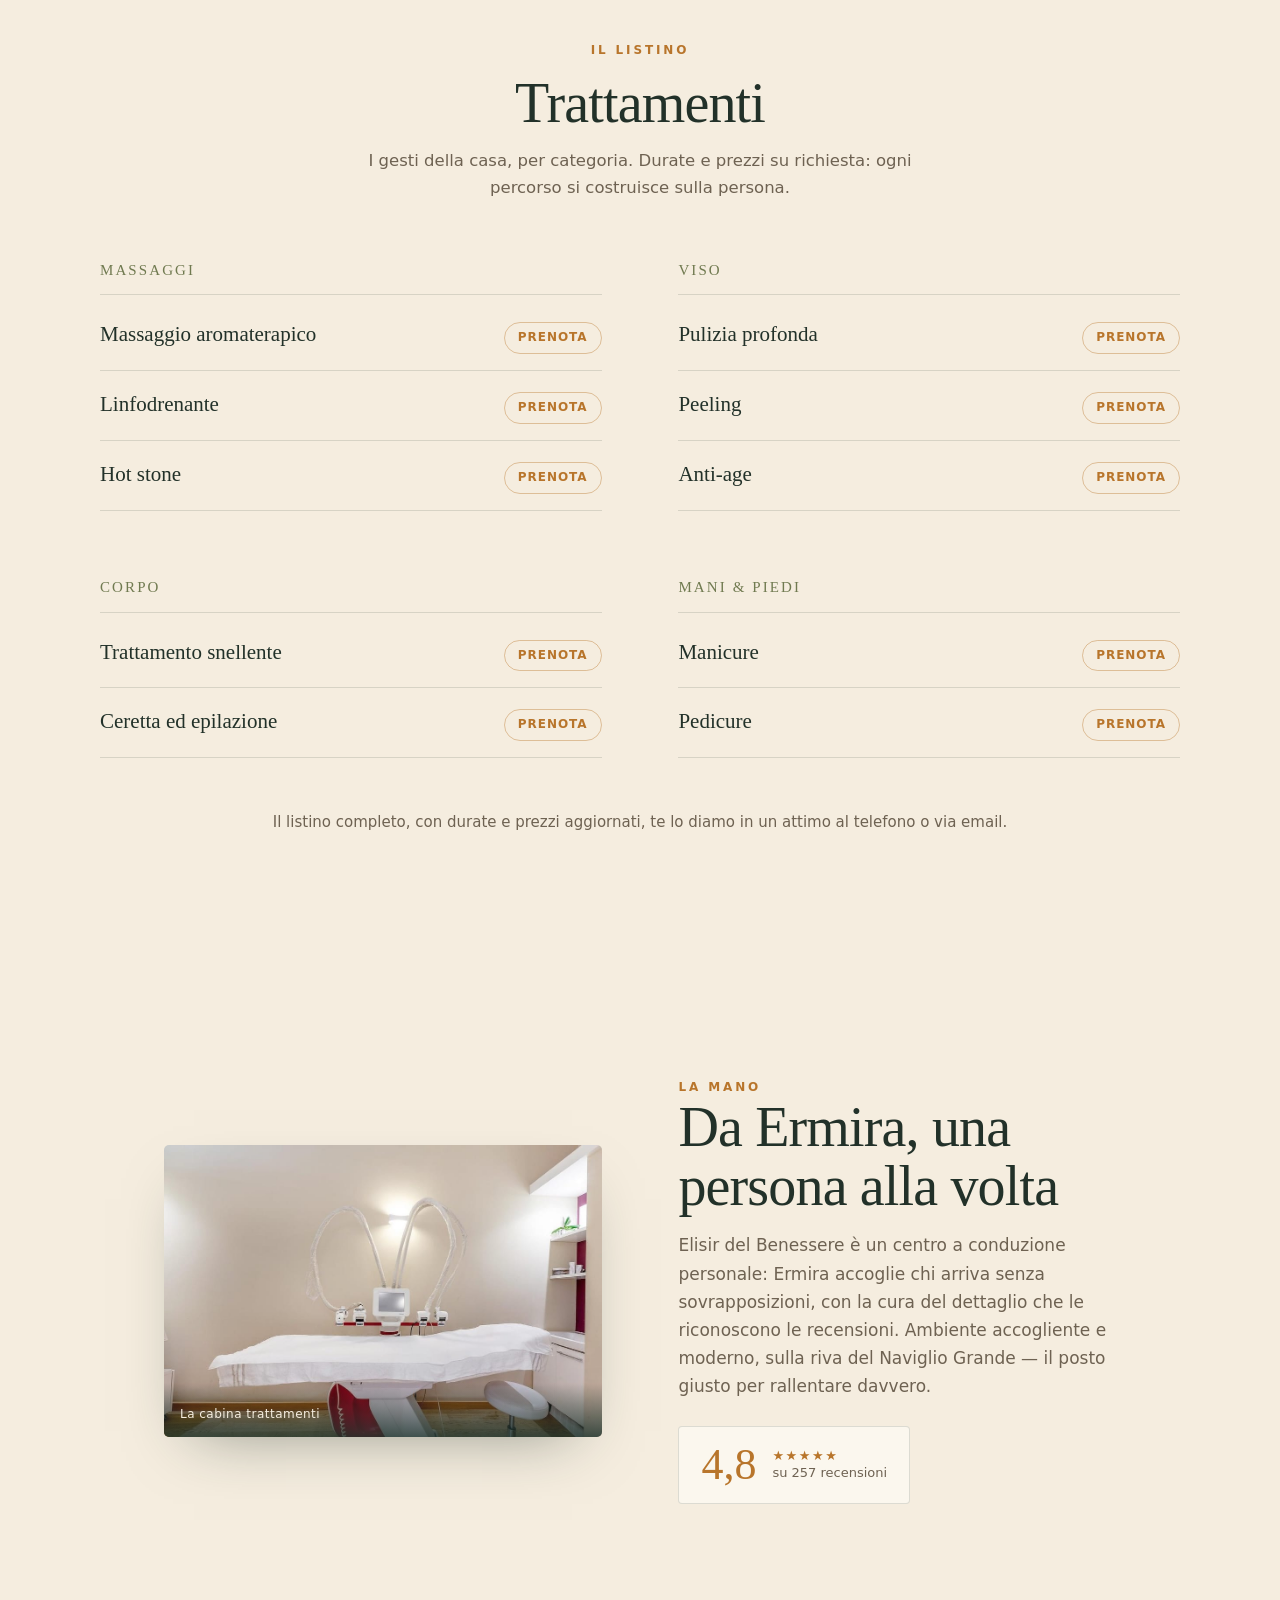
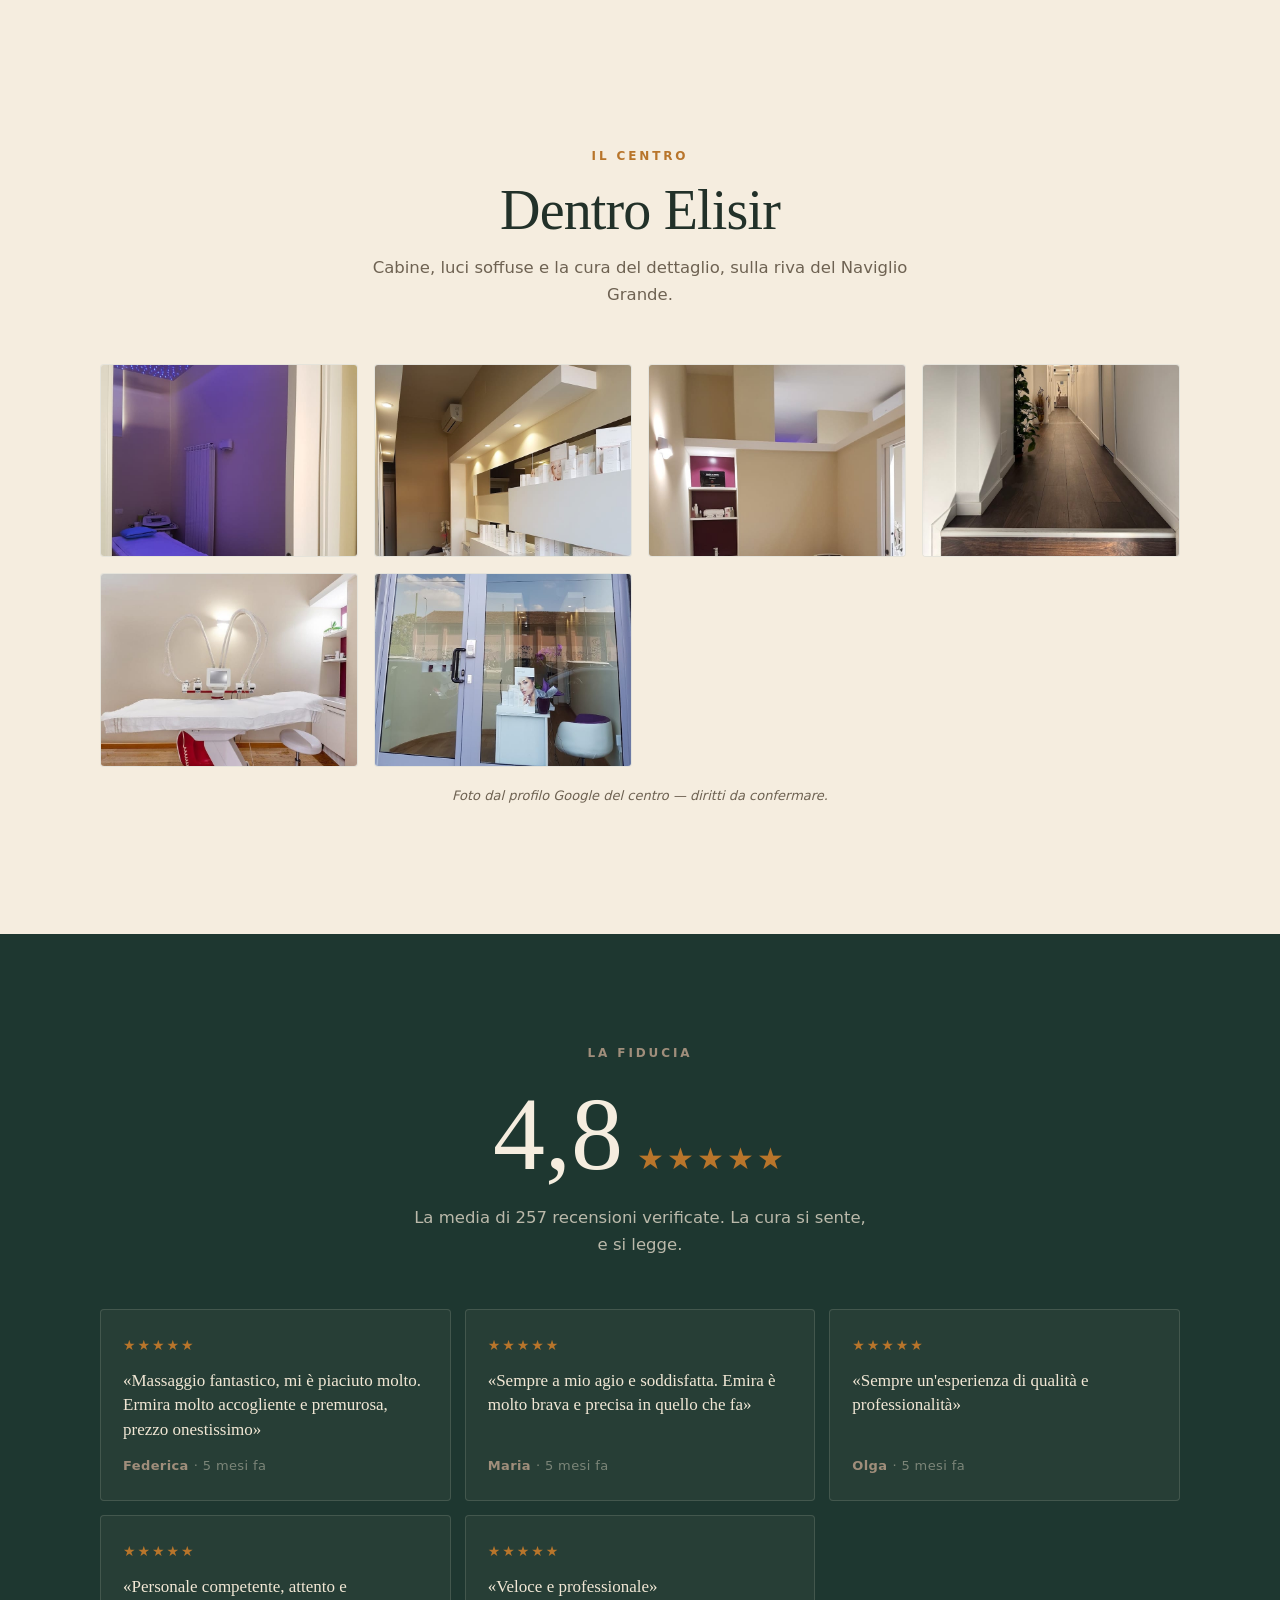
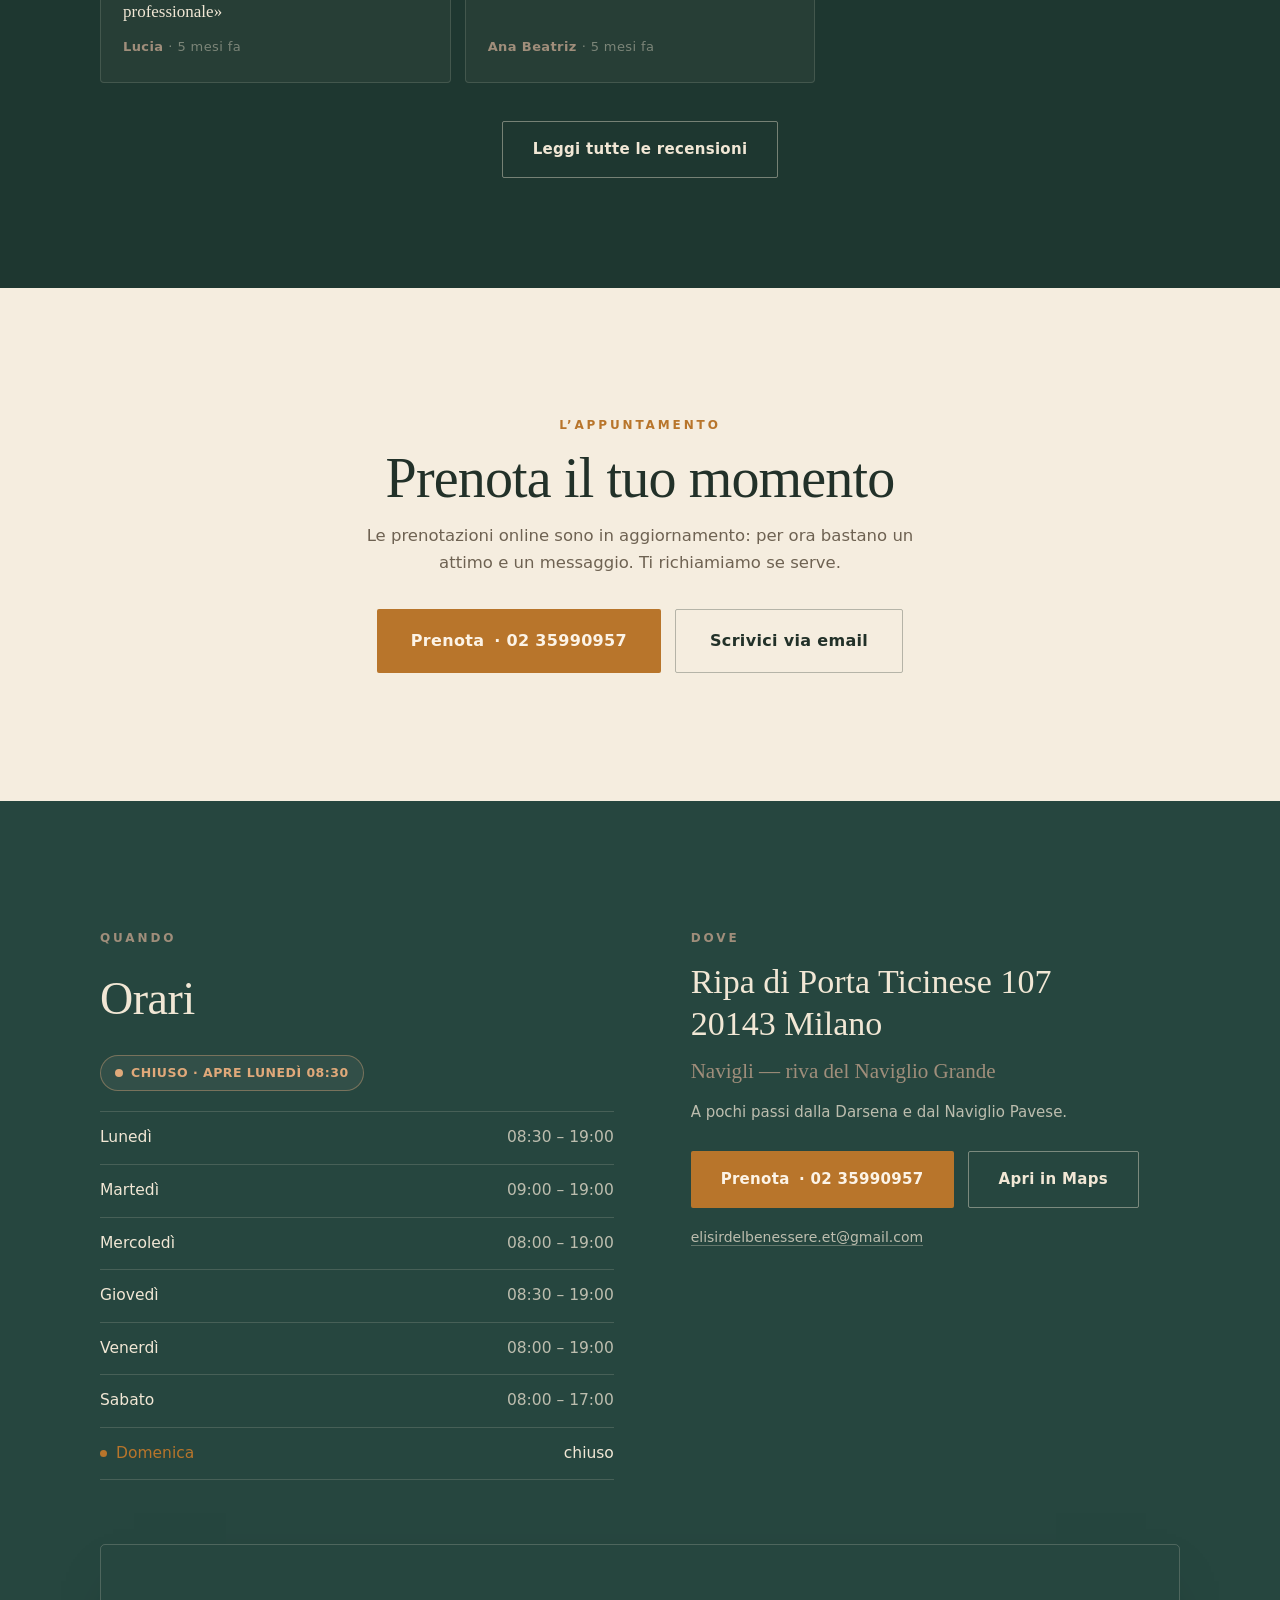
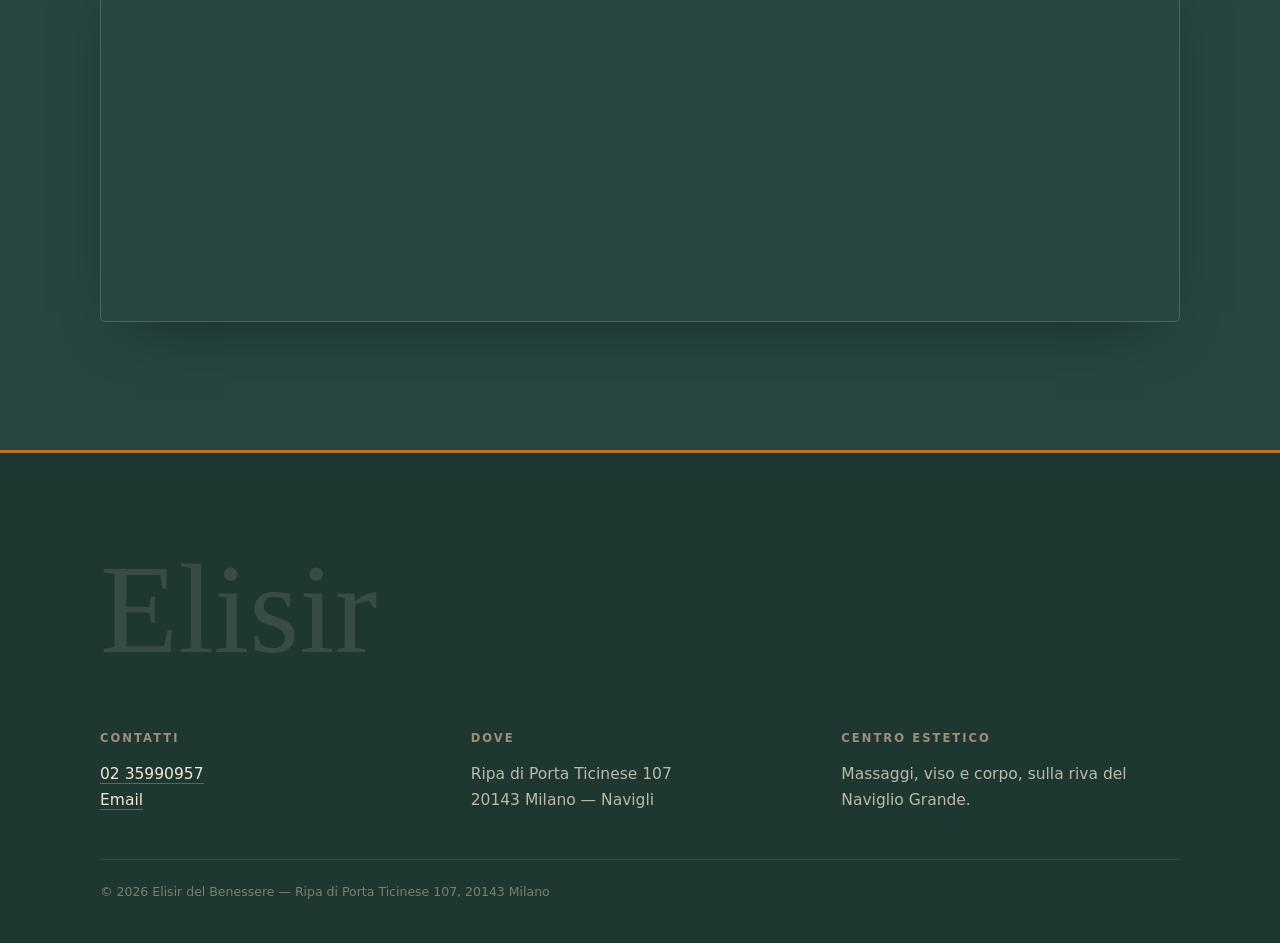
==== commit 4871fb10: "Aggiunge sezione gallery con 6 foto reali + lightbox Sezione "Il centro" con 6 foto vere del centro " ====
--- a/index.html
+++ b/index.html
@@ -17,7 +17,7 @@
   <link rel="preconnect" href="https://api.fontshare.com" crossorigin>
   <link rel="preconnect" href="https://cdn.fontshare.com" crossorigin>
   <link href="https://api.fontshare.com/v2/css?f[]=sentient@400,500,700,1&f[]=switzer@400,500,600&display=swap" rel="stylesheet">
-  <link rel="stylesheet" href="css/style.css?v=4">
+  <link rel="stylesheet" href="css/style.css?v=5">
   <script type="application/ld+json">
   {
     "@context": "https://schema.org",
@@ -223,6 +223,42 @@
       </div>
     </section>
 
+    <!-- ============ GALLERIA ============ -->
+    <section class="galleria" id="galleria">
+      <div class="sez-intesta">
+        <p class="kicker" data-i18n="gal_kicker">Il centro</p>
+        <h2 class="sez-titolo" data-i18n="gal_title">Dentro Elisir</h2>
+        <p class="sez-sub" data-i18n="gal_sub">Cabine, luci soffuse e la cura del dettaglio, sulla riva del Naviglio Grande.</p>
+      </div>
+      <div class="gallery" id="gallery">
+        <button class="tile" type="button" data-full="img/gal1-lg.jpg?v=1" data-cap="gc1">
+          <img src="img/gal1.jpg?v=1" alt="Cabina con cielo stellato" data-i18n-alt="gc1" loading="lazy" width="780" height="585">
+          <span class="tile-cap" data-i18n="gc1">Cabina con cielo stellato</span>
+        </button>
+        <button class="tile" type="button" data-full="img/gal2-lg.jpg?v=1" data-cap="gc2">
+          <img src="img/gal2.jpg?v=1" alt="L'angolo dei prodotti" data-i18n-alt="gc2" loading="lazy" width="780" height="585">
+          <span class="tile-cap" data-i18n="gc2">L'angolo dei prodotti</span>
+        </button>
+        <button class="tile" type="button" data-full="img/gal3-lg.jpg?v=1" data-cap="gc3">
+          <img src="img/gal3.jpg?v=1" alt="Una cabina trattamenti" data-i18n-alt="gc3" loading="lazy" width="780" height="585">
+          <span class="tile-cap" data-i18n="gc3">Una cabina trattamenti</span>
+        </button>
+        <button class="tile" type="button" data-full="img/gal4-lg.jpg?v=1" data-cap="gc4">
+          <img src="img/gal4.jpg?v=1" alt="L'ingresso" data-i18n-alt="gc4" loading="lazy" width="780" height="585">
+          <span class="tile-cap" data-i18n="gc4">L'ingresso</span>
+        </button>
+        <button class="tile" type="button" data-full="img/gal5-lg.jpg?v=1" data-cap="gc5">
+          <img src="img/gal5.jpg?v=1" alt="Cabina viso e corpo" data-i18n-alt="gc5" loading="lazy" width="780" height="585">
+          <span class="tile-cap" data-i18n="gc5">Cabina viso e corpo</span>
+        </button>
+        <button class="tile" type="button" data-full="img/gal6-lg.jpg?v=1" data-cap="gc6">
+          <img src="img/gal6.jpg?v=1" alt="L'insegna, in Ripa di Porta Ticinese" data-i18n-alt="gc6" loading="lazy" width="780" height="585">
+          <span class="tile-cap" data-i18n="gc6">L'insegna, in Ripa di Porta Ticinese</span>
+        </button>
+      </div>
+      <p class="gal-nota" data-i18n="gal_nota">Foto dal profilo Google del centro — diritti da confermare.</p>
+    </section>
+
     <!-- ============ RECENSIONI (aggregato reale) ============ -->
     <section class="prova" id="prova">
       <p class="kicker kicker-chiaro" data-i18n="prova_kicker">La fiducia</p>
@@ -343,8 +379,19 @@
     <a class="ab-btn ab-second" href="mailto:elisirdelbenessere.et@gmail.com?subject=Richiesta%20appuntamento"><span data-i18n="write_cta">Scrivici</span></a>
   </div>
 
+  <!-- ============ LIGHTBOX ============ -->
+  <div class="lightbox" id="lightbox" role="dialog" aria-modal="true" aria-label="Galleria fotografica" hidden>
+    <button class="lb-close" type="button" aria-label="Chiudi">&times;</button>
+    <button class="lb-nav lb-prev" type="button" aria-label="Precedente">&#8249;</button>
+    <figure class="lb-fig">
+      <img class="lb-img" src="" alt="">
+      <figcaption class="lb-cap"></figcaption>
+    </figure>
+    <button class="lb-nav lb-next" type="button" aria-label="Successiva">&#8250;</button>
+  </div>
+
   <canvas id="rippleLayer" class="ripple-layer" aria-hidden="true"></canvas>
 
-  <script src="js/main.js?v=3"></script>
+  <script src="js/main.js?v=4"></script>
 </body>
 </html>
--- a/css/style.css
+++ b/css/style.css
@@ -217,6 +217,32 @@
 .ermira-badge { display: inline-flex; align-items: center; gap: 16px; padding: 16px 22px; background: var(--surface); border: 1px solid var(--line); border-radius: 4px; }
 .ermira-voto { font-family: var(--f-display); font-size: 44px; font-weight: 500; color: var(--ambra); line-height: 1; }
 .ermira-voto-sub { font-size: 13px; color: var(--ink-soft); line-height: 1.3; }
+
+/* ============ GALLERIA ============ */
+.galleria { padding: clamp(72px, 10vw, 128px) var(--pad); }
+.gallery { max-width: var(--maxw); margin: 0 auto; display: grid; grid-template-columns: repeat(auto-fill, minmax(240px, 1fr)); gap: clamp(10px, 1.4vw, 16px); }
+.tile { position: relative; display: block; padding: 0; margin: 0; aspect-ratio: 4 / 3; overflow: hidden; border-radius: 4px; cursor: pointer; background: var(--surface); border: 1px solid rgba(34, 49, 41, 0.1); transition: border-color .3s, box-shadow .3s; }
+.tile img { width: 100%; height: 100%; object-fit: cover; transition: transform .6s cubic-bezier(.2, .7, .2, 1); }
+.tile:hover, .tile:focus-visible { border-color: rgba(184, 117, 43, 0.6); box-shadow: 0 14px 34px -20px rgba(34, 49, 41, 0.5); }
+.tile:hover img, .tile:focus-visible img { transform: scale(1.06); }
+.tile-cap { position: absolute; left: 0; right: 0; bottom: 0; padding: 26px 14px 11px; text-align: left; font-family: var(--f-body); font-size: 12.5px; font-weight: 600; letter-spacing: .03em; color: var(--candela); background: linear-gradient(to top, rgba(30, 55, 48, 0.86), transparent); opacity: 0; transform: translateY(6px); transition: opacity .3s, transform .3s; }
+.tile:hover .tile-cap, .tile:focus-visible .tile-cap { opacity: 1; transform: none; }
+.gal-nota { max-width: var(--maxw); margin: 18px auto 0; text-align: center; font-size: 13px; font-style: italic; color: var(--ink-soft); }
+
+/* ============ LIGHTBOX ============ */
+body.lb-lock { overflow: hidden; }
+.lightbox { position: fixed; inset: 0; z-index: 250; display: flex; align-items: center; justify-content: center; background: rgba(20, 12, 8, 0.95); padding: clamp(16px, 5vw, 60px); }
+.lightbox[hidden] { display: none; }
+.lb-fig { margin: 0; display: flex; flex-direction: column; align-items: center; gap: 14px; max-width: 100%; }
+.lb-img { max-width: min(1100px, 92vw); max-height: 80vh; width: auto; height: auto; object-fit: contain; border-radius: 3px; box-shadow: 0 30px 80px -20px rgba(0, 0, 0, 0.8); }
+.lb-cap { font-family: var(--f-display); font-size: clamp(16px, 2.2vw, 22px); color: var(--candela); text-align: center; }
+.lb-close, .lb-nav { position: absolute; background: rgba(245, 237, 223, 0.1); border: 1px solid rgba(245, 237, 223, 0.3); color: var(--candela); line-height: 1; cursor: pointer; border-radius: 50%; transition: background-color .2s; }
+.lb-close:hover, .lb-nav:hover { background: rgba(245, 237, 223, 0.22); }
+.lb-close { top: 16px; right: 20px; width: 46px; height: 46px; font-size: 26px; }
+.lb-nav { top: 50%; transform: translateY(-50%); width: 52px; height: 52px; font-size: 30px; }
+.lb-prev { left: 16px; }
+.lb-next { right: 16px; }
+@media (max-width: 620px) { .lb-nav { width: 44px; height: 44px; font-size: 24px; } .lb-prev { left: 8px; } .lb-next { right: 8px; } .lb-img { max-height: 72vh; } }
 
 /* ============ PROVA / RECENSIONI (scuro) ============ */
 
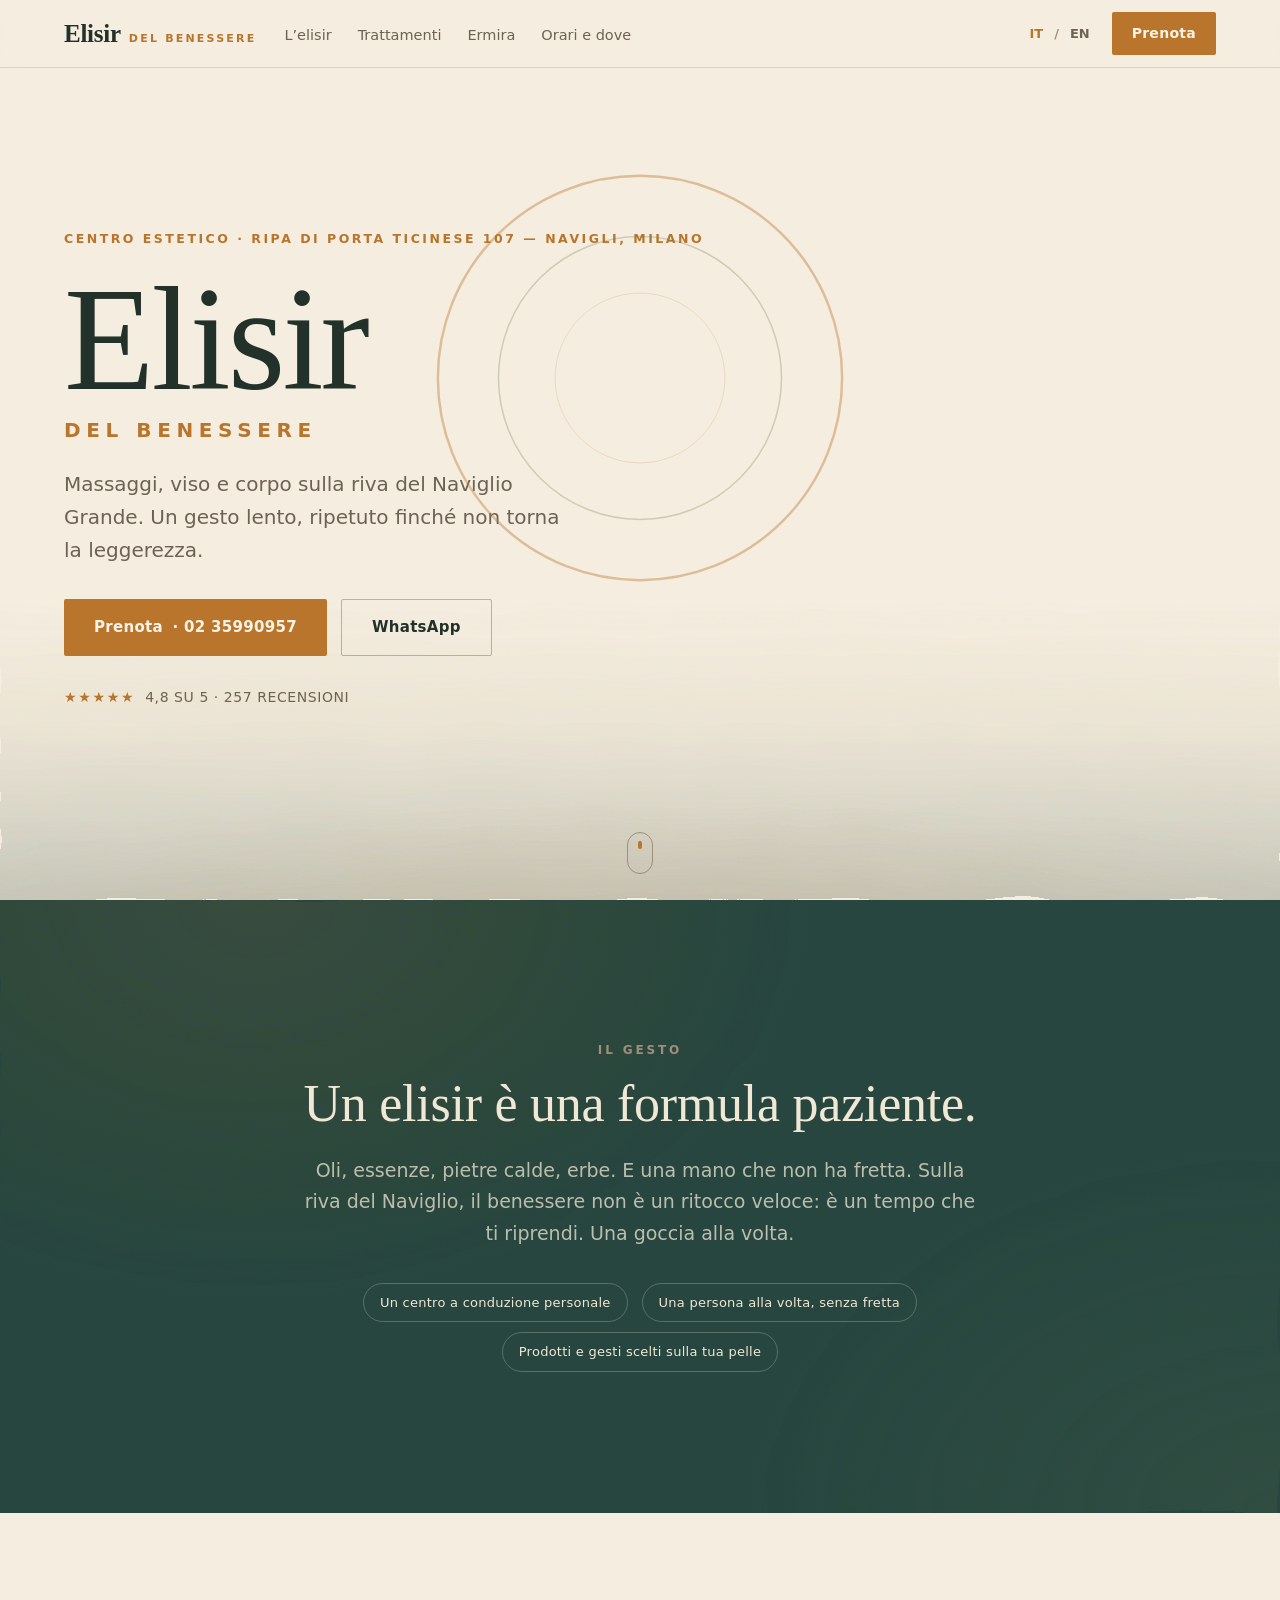
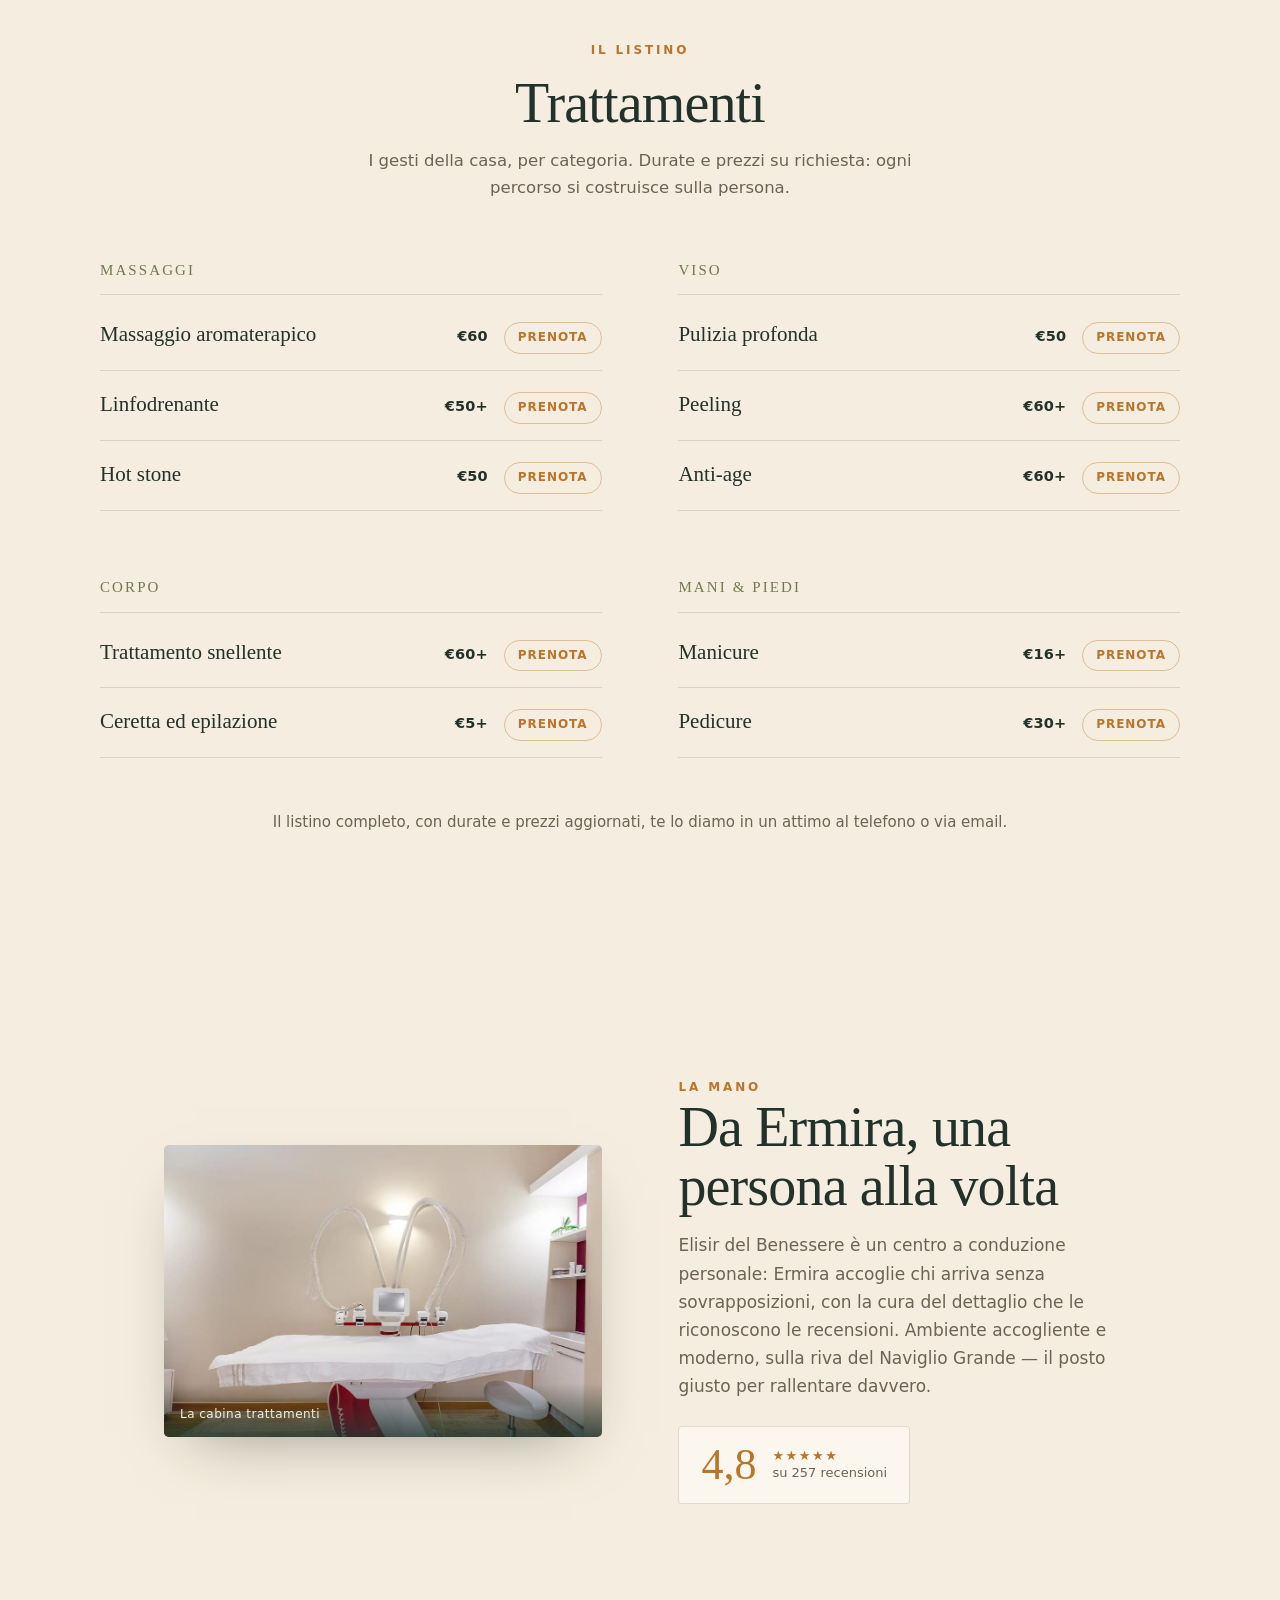
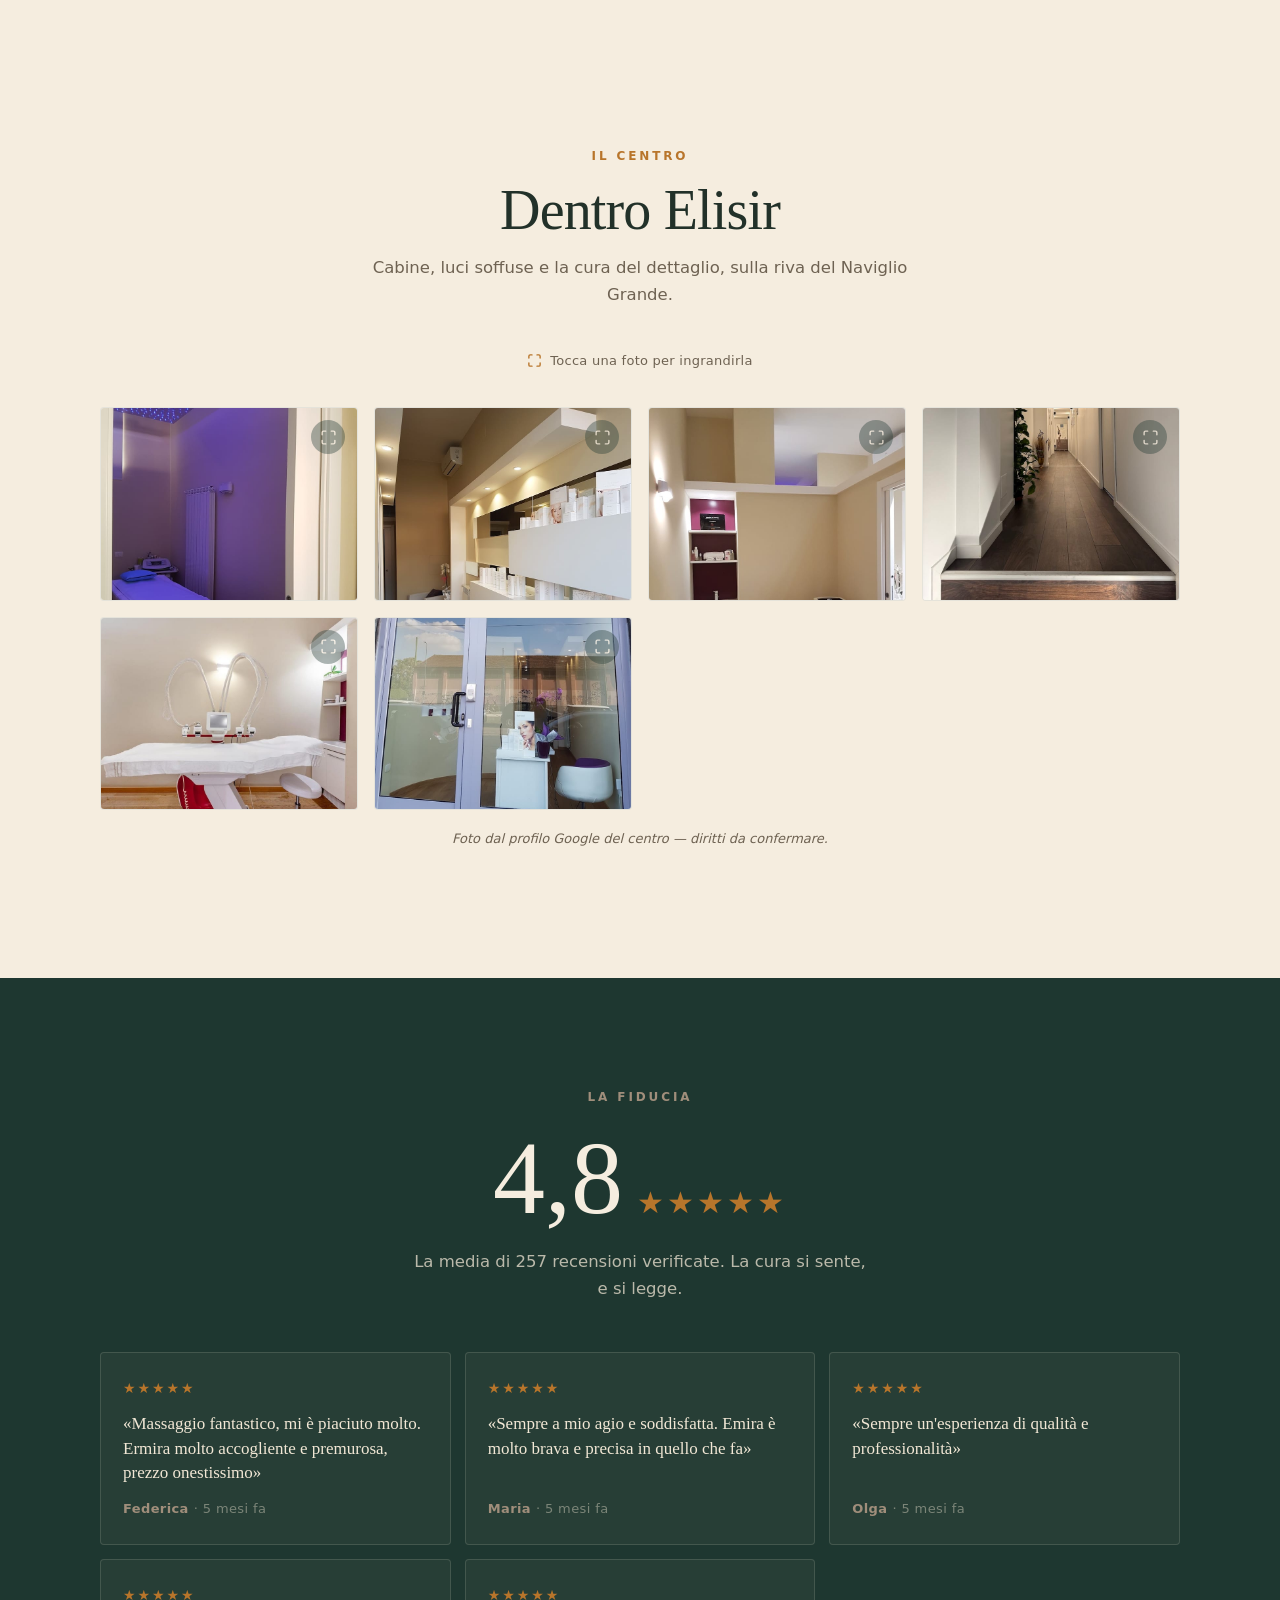
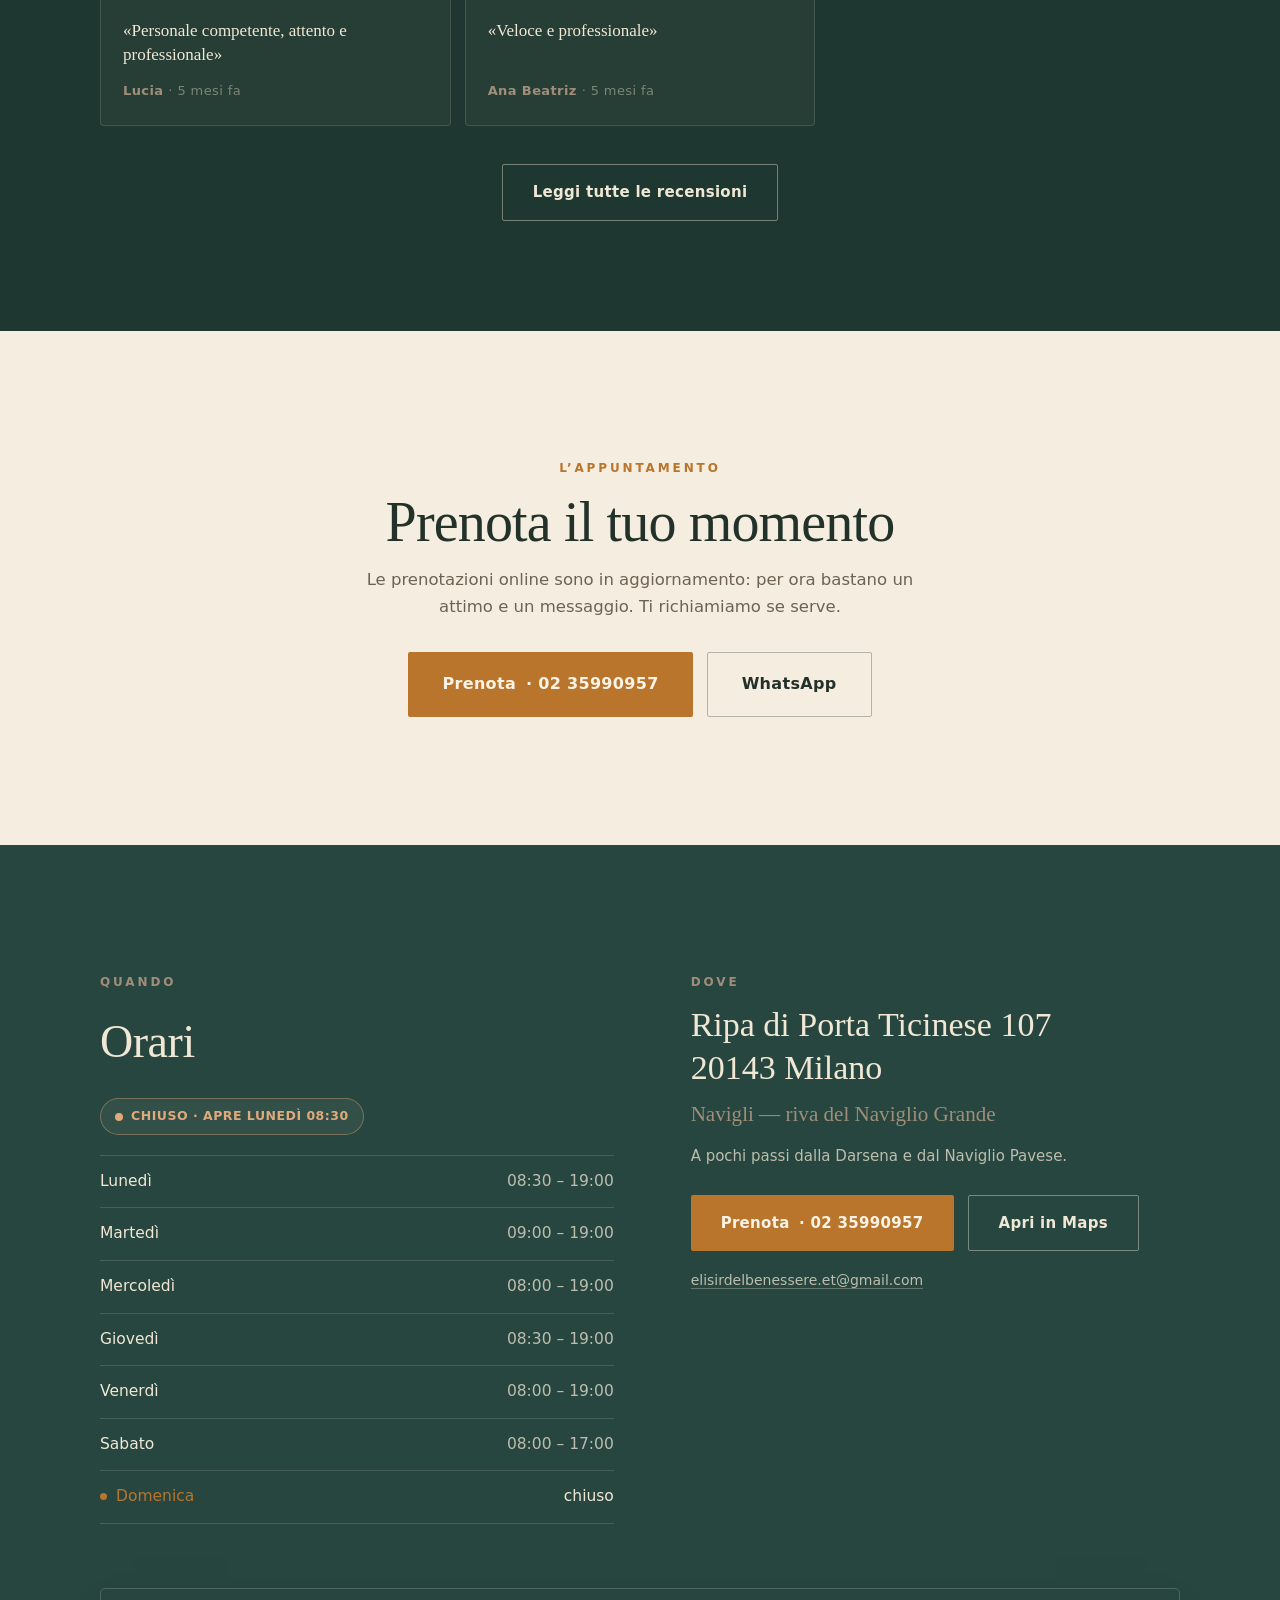
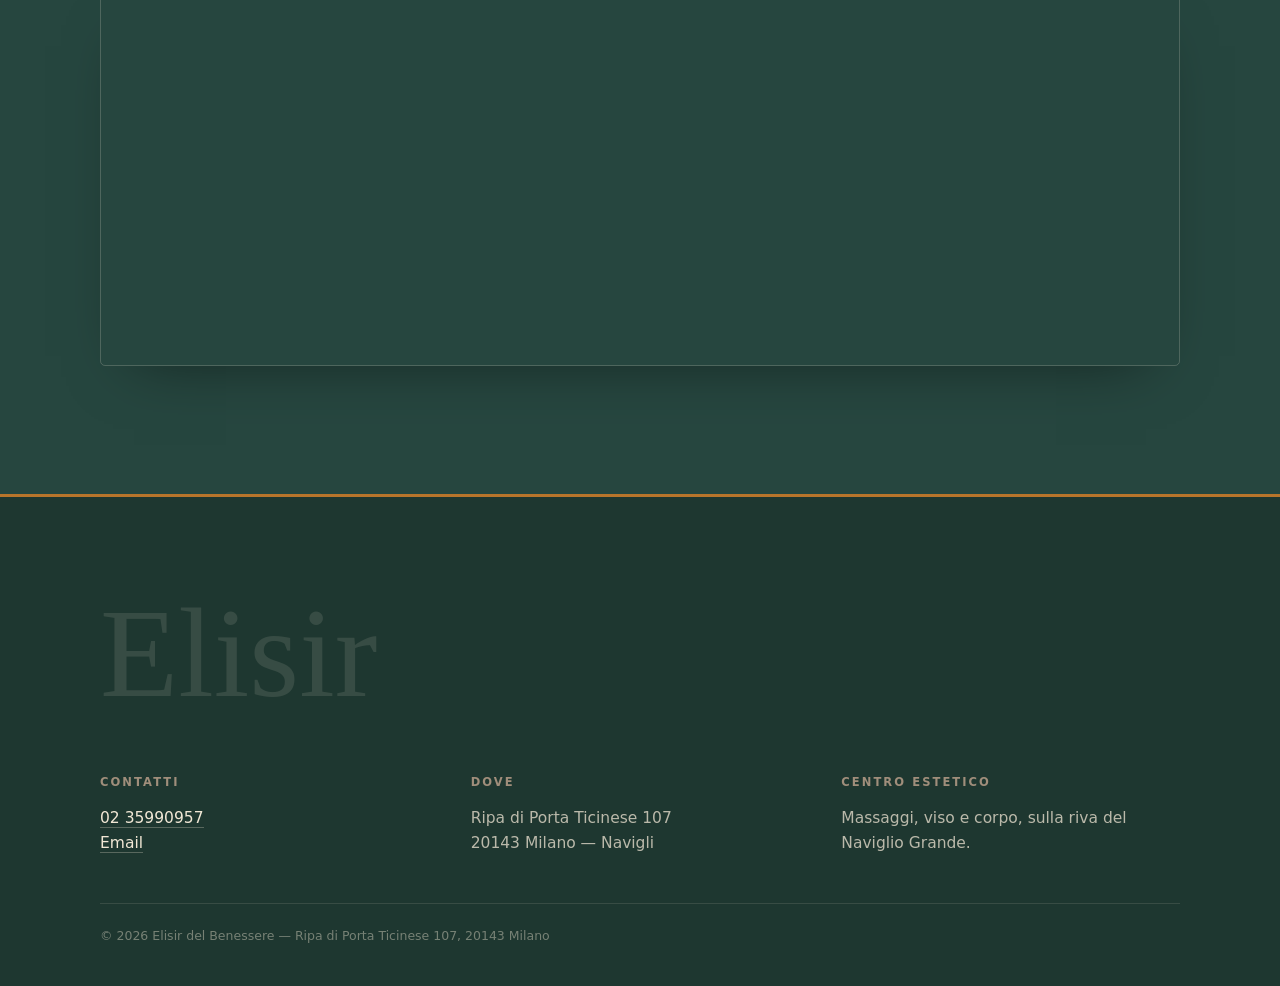
==== commit 8ec2708b: "Prezzi reali nel listino + WhatsApp cablato + hint gallery - Prezzi veri (dal listino ufficiale del " ====
--- a/index.html
+++ b/index.html
@@ -17,7 +17,7 @@
   <link rel="preconnect" href="https://api.fontshare.com" crossorigin>
   <link rel="preconnect" href="https://cdn.fontshare.com" crossorigin>
   <link href="https://api.fontshare.com/v2/css?f[]=sentient@400,500,700,1&f[]=switzer@400,500,600&display=swap" rel="stylesheet">
-  <link rel="stylesheet" href="css/style.css?v=5">
+  <link rel="stylesheet" href="css/style.css?v=6">
   <script type="application/ld+json">
   {
     "@context": "https://schema.org",
@@ -111,7 +111,7 @@
         <p class="hero-lead" data-i18n="hero_lead">Massaggi, viso e corpo sulla riva del Naviglio Grande. Un gesto lento, ripetuto finché non torna la leggerezza.</p>
         <div class="hero-cta">
           <a class="btn btn-ambra" href="tel:+390235990957"><span data-i18n="call_cta">Prenota</span>&nbsp;· 02 35990957</a>
-          <a class="btn btn-quieto" href="mailto:elisirdelbenessere.et@gmail.com?subject=Richiesta%20appuntamento" data-i18n="write_cta">Scrivici</a>
+          <a class="btn btn-quieto" href="https://wa.me/390235990957?text=Ciao%2C%20vorrei%20prenotare%20un%20appuntamento." target="_blank" rel="noopener">WhatsApp</a>
         </div>
         <p class="hero-proof">
           <span class="stars" aria-hidden="true">★★★★★</span>
@@ -148,15 +148,15 @@
         <article class="gruppo">
           <h3 class="gruppo-t" data-i18n="g_massaggi">Massaggi</h3>
           <details class="voce">
-            <summary><span class="voce-n" data-i18n="t_aroma">Massaggio aromaterapico</span><span class="voce-cta" data-i18n="ask">Prenota</span></summary>
+            <summary><span class="voce-n" data-i18n="t_aroma">Massaggio aromaterapico</span><span class="voce-p">€60</span><span class="voce-cta" data-i18n="ask">Prenota</span></summary>
             <p data-i18n="t_aroma_d">Oli essenziali scelti sulla pelle e sul momento: un massaggio lento che scioglie e riequilibra.</p>
           </details>
           <details class="voce">
-            <summary><span class="voce-n" data-i18n="t_linfo">Linfodrenante</span><span class="voce-cta" data-i18n="ask">Prenota</span></summary>
+            <summary><span class="voce-n" data-i18n="t_linfo">Linfodrenante</span><span class="voce-p">€50+</span><span class="voce-cta" data-i18n="ask">Prenota</span></summary>
             <p data-i18n="t_linfo_d">Manovre leggere e ritmate per drenare, sgonfiare e rimettere in circolo la leggerezza.</p>
           </details>
           <details class="voce">
-            <summary><span class="voce-n" data-i18n="t_hot">Hot stone</span><span class="voce-cta" data-i18n="ask">Prenota</span></summary>
+            <summary><span class="voce-n" data-i18n="t_hot">Hot stone</span><span class="voce-p">€50</span><span class="voce-cta" data-i18n="ask">Prenota</span></summary>
             <p data-i18n="t_hot_d">Pietre laviche calde che sciolgono la tensione in profondità, con il calore che resta.</p>
           </details>
         </article>
@@ -164,15 +164,15 @@
         <article class="gruppo">
           <h3 class="gruppo-t" data-i18n="g_viso">Viso</h3>
           <details class="voce">
-            <summary><span class="voce-n" data-i18n="t_pulizia">Pulizia profonda</span><span class="voce-cta" data-i18n="ask">Prenota</span></summary>
+            <summary><span class="voce-n" data-i18n="t_pulizia">Pulizia profonda</span><span class="voce-p">€50</span><span class="voce-cta" data-i18n="ask">Prenota</span></summary>
             <p data-i18n="t_pulizia_d">Detersione, estrazione e idratazione: la pelle torna a respirare.</p>
           </details>
           <details class="voce">
-            <summary><span class="voce-n" data-i18n="t_peeling">Peeling</span><span class="voce-cta" data-i18n="ask">Prenota</span></summary>
+            <summary><span class="voce-n" data-i18n="t_peeling">Peeling</span><span class="voce-p">€60+</span><span class="voce-cta" data-i18n="ask">Prenota</span></summary>
             <p data-i18n="t_peeling_d">Un rinnovo delicato della superficie per un incarnato più luminoso e uniforme.</p>
           </details>
           <details class="voce">
-            <summary><span class="voce-n" data-i18n="t_antiage">Anti-age</span><span class="voce-cta" data-i18n="ask">Prenota</span></summary>
+            <summary><span class="voce-n" data-i18n="t_antiage">Anti-age</span><span class="voce-p">€60+</span><span class="voce-cta" data-i18n="ask">Prenota</span></summary>
             <p data-i18n="t_antiage_d">Trattamenti mirati che ridisegnano tono ed elasticità, senza forzare la mano.</p>
           </details>
         </article>
@@ -180,11 +180,11 @@
         <article class="gruppo">
           <h3 class="gruppo-t" data-i18n="g_corpo">Corpo</h3>
           <details class="voce">
-            <summary><span class="voce-n" data-i18n="t_snellente">Trattamento snellente</span><span class="voce-cta" data-i18n="ask">Prenota</span></summary>
+            <summary><span class="voce-n" data-i18n="t_snellente">Trattamento snellente</span><span class="voce-p">€60+</span><span class="voce-cta" data-i18n="ask">Prenota</span></summary>
             <p data-i18n="t_snellente_d">Un percorso corpo che rimodella e compatta, gesto dopo gesto.</p>
           </details>
           <details class="voce">
-            <summary><span class="voce-n" data-i18n="t_ceretta">Ceretta ed epilazione</span><span class="voce-cta" data-i18n="ask">Prenota</span></summary>
+            <summary><span class="voce-n" data-i18n="t_ceretta">Ceretta ed epilazione</span><span class="voce-p">€5+</span><span class="voce-cta" data-i18n="ask">Prenota</span></summary>
             <p data-i18n="t_ceretta_d">Epilazione precisa e rispettosa della pelle, in ogni zona.</p>
           </details>
         </article>
@@ -192,11 +192,11 @@
         <article class="gruppo">
           <h3 class="gruppo-t" data-i18n="g_mani">Mani &amp; Piedi</h3>
           <details class="voce">
-            <summary><span class="voce-n" data-i18n="t_mani">Manicure</span><span class="voce-cta" data-i18n="ask">Prenota</span></summary>
+            <summary><span class="voce-n" data-i18n="t_mani">Manicure</span><span class="voce-p">€16+</span><span class="voce-cta" data-i18n="ask">Prenota</span></summary>
             <p data-i18n="t_mani_d">Cura di mani e unghie, classica o semipermanente.</p>
           </details>
           <details class="voce">
-            <summary><span class="voce-n" data-i18n="t_piedi">Pedicure</span><span class="voce-cta" data-i18n="ask">Prenota</span></summary>
+            <summary><span class="voce-n" data-i18n="t_piedi">Pedicure</span><span class="voce-p">€30+</span><span class="voce-cta" data-i18n="ask">Prenota</span></summary>
             <p data-i18n="t_piedi_d">Piedi curati e leggeri, classica o semipermanente.</p>
           </details>
         </article>
@@ -230,6 +230,7 @@
         <h2 class="sez-titolo" data-i18n="gal_title">Dentro Elisir</h2>
         <p class="sez-sub" data-i18n="gal_sub">Cabine, luci soffuse e la cura del dettaglio, sulla riva del Naviglio Grande.</p>
       </div>
+      <p class="gal-hint"><span class="gal-hint-ic" aria-hidden="true"></span><span data-i18n="gal_hint">Tocca una foto per ingrandirla</span></p>
       <div class="gallery" id="gallery">
         <button class="tile" type="button" data-full="img/gal1-lg.jpg?v=1" data-cap="gc1">
           <img src="img/gal1.jpg?v=1" alt="Cabina con cielo stellato" data-i18n-alt="gc1" loading="lazy" width="780" height="585">
@@ -302,7 +303,7 @@
         <p class="sez-sub" data-i18n="book_sub">Le prenotazioni online sono in aggiornamento: per ora bastano un attimo e un messaggio. Ti richiamiamo se serve.</p>
         <div class="prenota-cta">
           <a class="btn btn-ambra btn-lg" href="tel:+390235990957"><span data-i18n="call_cta">Prenota</span>&nbsp;· 02 35990957</a>
-          <a class="btn btn-quieto btn-lg" href="mailto:elisirdelbenessere.et@gmail.com?subject=Richiesta%20appuntamento&body=Buongiorno%2C%20vorrei%20prenotare%20un%20appuntamento." data-i18n="write_full">Scrivici via email</a>
+          <a class="btn btn-quieto btn-lg" href="https://wa.me/390235990957?text=Ciao%2C%20vorrei%20prenotare%20un%20appuntamento." target="_blank" rel="noopener">WhatsApp</a>
         </div>
       </div>
     </section>
@@ -376,7 +377,7 @@
   <!-- ============ BARRA AZIONI (mobile) ============ -->
   <div class="actionbar" id="actionbar" aria-hidden="true">
     <a class="ab-btn ab-primary" href="tel:+390235990957"><span data-i18n="call_cta">Prenota</span></a>
-    <a class="ab-btn ab-second" href="mailto:elisirdelbenessere.et@gmail.com?subject=Richiesta%20appuntamento"><span data-i18n="write_cta">Scrivici</span></a>
+    <a class="ab-btn ab-second" href="https://wa.me/390235990957?text=Ciao%2C%20vorrei%20prenotare%20un%20appuntamento." target="_blank" rel="noopener">WhatsApp</a>
   </div>
 
   <!-- ============ LIGHTBOX ============ -->
@@ -392,6 +393,6 @@
 
   <canvas id="rippleLayer" class="ripple-layer" aria-hidden="true"></canvas>
 
-  <script src="js/main.js?v=4"></script>
+  <script src="js/main.js?v=5"></script>
 </body>
 </html>
--- a/css/style.css
+++ b/css/style.css
@@ -201,7 +201,8 @@
 .voce { border-bottom: 1px solid var(--line); }
 .voce > summary { list-style: none; cursor: pointer; display: flex; align-items: baseline; justify-content: space-between; gap: 16px; padding: 16px 0; }
 .voce > summary::-webkit-details-marker { display: none; }
-.voce-n { font-family: var(--f-display); font-size: 21px; font-weight: 500; color: var(--ink); }
+.voce-n { flex: 1; font-family: var(--f-display); font-size: 21px; font-weight: 500; color: var(--ink); }
+.voce-p { flex: none; font-family: var(--f-body); font-size: 14.5px; font-weight: 600; letter-spacing: 0.01em; color: var(--rame); font-variant-numeric: tabular-nums; }
 .voce-cta { flex: none; font-family: var(--f-body); font-size: 12px; font-weight: 600; letter-spacing: 0.08em; text-transform: uppercase; color: var(--ambra); border: 1px solid rgba(184, 117, 43, 0.4); border-radius: 999px; padding: 5px 13px; transition: background-color .2s, color .2s; }
 .voce[open] .voce-cta, .voce > summary:hover .voce-cta { background: var(--ambra); color: #FCF3E6; border-color: var(--ambra); }
 .voce > p { padding: 0 0 18px; font-size: 15px; color: var(--ink-soft); max-width: 48ch; }
@@ -228,6 +229,10 @@
 .tile-cap { position: absolute; left: 0; right: 0; bottom: 0; padding: 26px 14px 11px; text-align: left; font-family: var(--f-body); font-size: 12.5px; font-weight: 600; letter-spacing: .03em; color: var(--candela); background: linear-gradient(to top, rgba(30, 55, 48, 0.86), transparent); opacity: 0; transform: translateY(6px); transition: opacity .3s, transform .3s; }
 .tile:hover .tile-cap, .tile:focus-visible .tile-cap { opacity: 1; transform: none; }
 .gal-nota { max-width: var(--maxw); margin: 18px auto 0; text-align: center; font-size: 13px; font-style: italic; color: var(--ink-soft); }
+.gal-hint { display: flex; align-items: center; justify-content: center; gap: 8px; margin: -14px auto clamp(26px, 3.5vw, 36px); font-size: 13px; font-weight: 500; letter-spacing: 0.02em; color: var(--ink-soft); }
+.gal-hint-ic { width: 15px; height: 15px; flex: none; background: url("data:image/svg+xml,%3Csvg xmlns='http://www.w3.org/2000/svg' viewBox='0 0 24 24' fill='none' stroke='%23B8752B' stroke-width='2.2' stroke-linecap='round' stroke-linejoin='round'%3E%3Cpath d='M8 3H5a2 2 0 0 0-2 2v3M16 3h3a2 2 0 0 1 2 2v3M8 21H5a2 2 0 0 1-2-2v-3M16 21h3a2 2 0 0 0 2-2v-3'/%3E%3C/svg%3E") center / contain no-repeat; }
+.tile::after { content: ""; position: absolute; top: 12px; right: 12px; width: 34px; height: 34px; border-radius: 50%; background: rgba(30, 55, 48, 0.5) url("data:image/svg+xml,%3Csvg xmlns='http://www.w3.org/2000/svg' viewBox='0 0 24 24' fill='none' stroke='%23F5EDDF' stroke-width='2' stroke-linecap='round' stroke-linejoin='round'%3E%3Cpath d='M8 3H5a2 2 0 0 0-2 2v3M16 3h3a2 2 0 0 1 2 2v3M8 21H5a2 2 0 0 1-2-2v-3M16 21h3a2 2 0 0 0 2-2v-3'/%3E%3C/svg%3E") center / 17px no-repeat; opacity: 0.72; transition: opacity .3s, transform .3s; pointer-events: none; }
+.tile:hover::after, .tile:focus-visible::after { opacity: 1; transform: scale(1.08); }
 
 /* ============ LIGHTBOX ============ */
 body.lb-lock { overflow: hidden; }
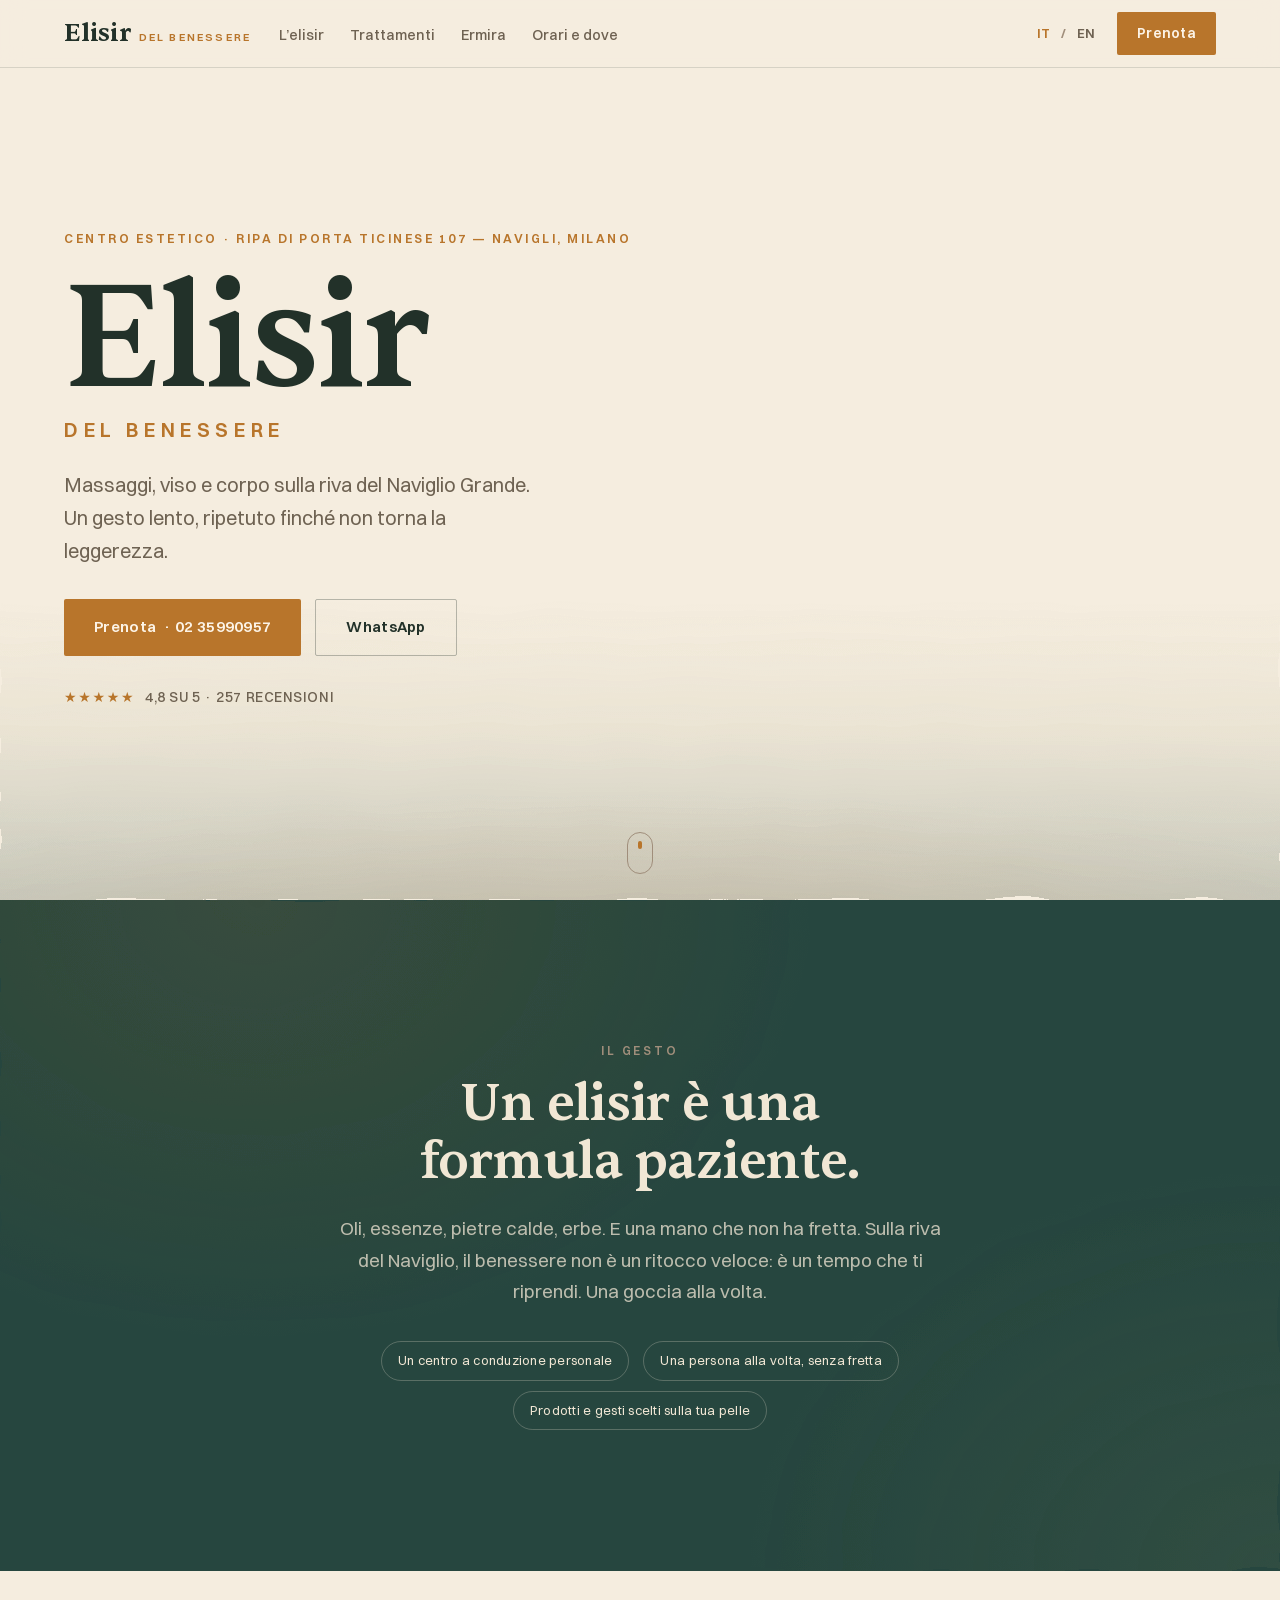
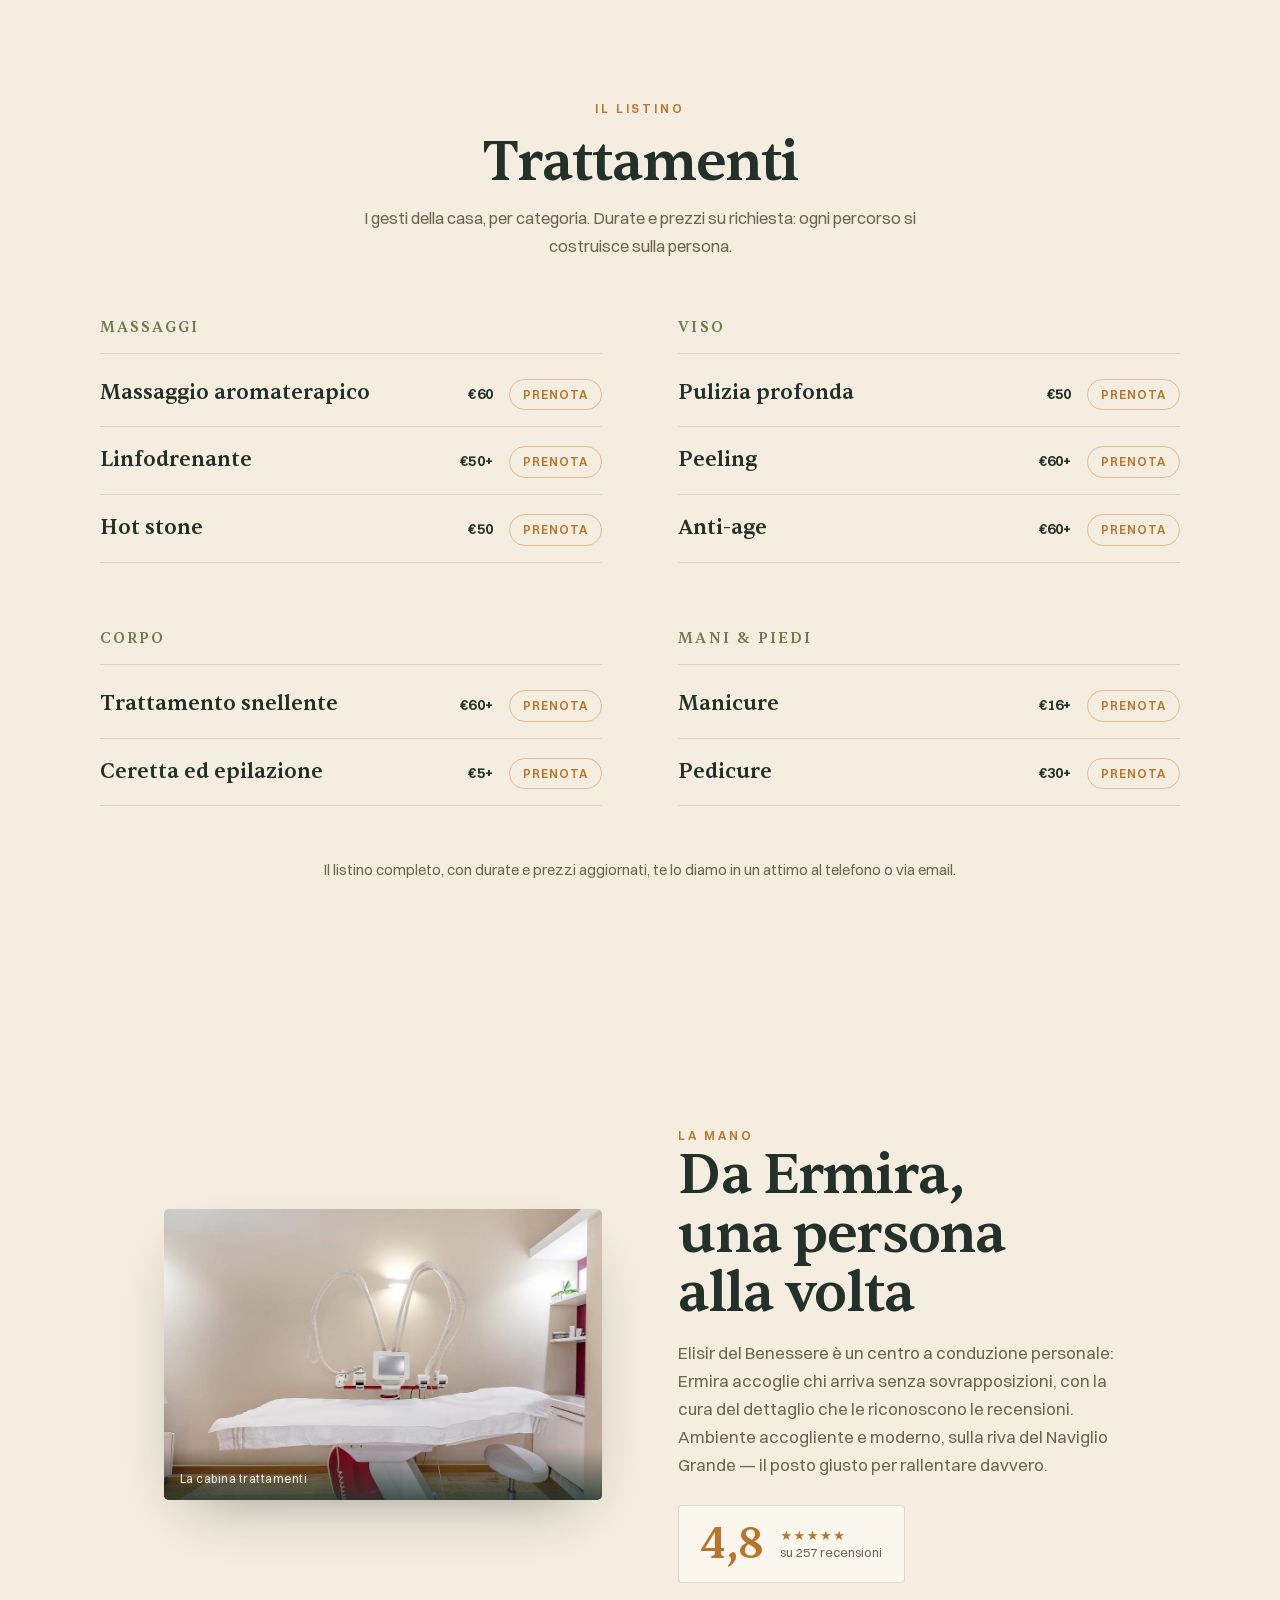
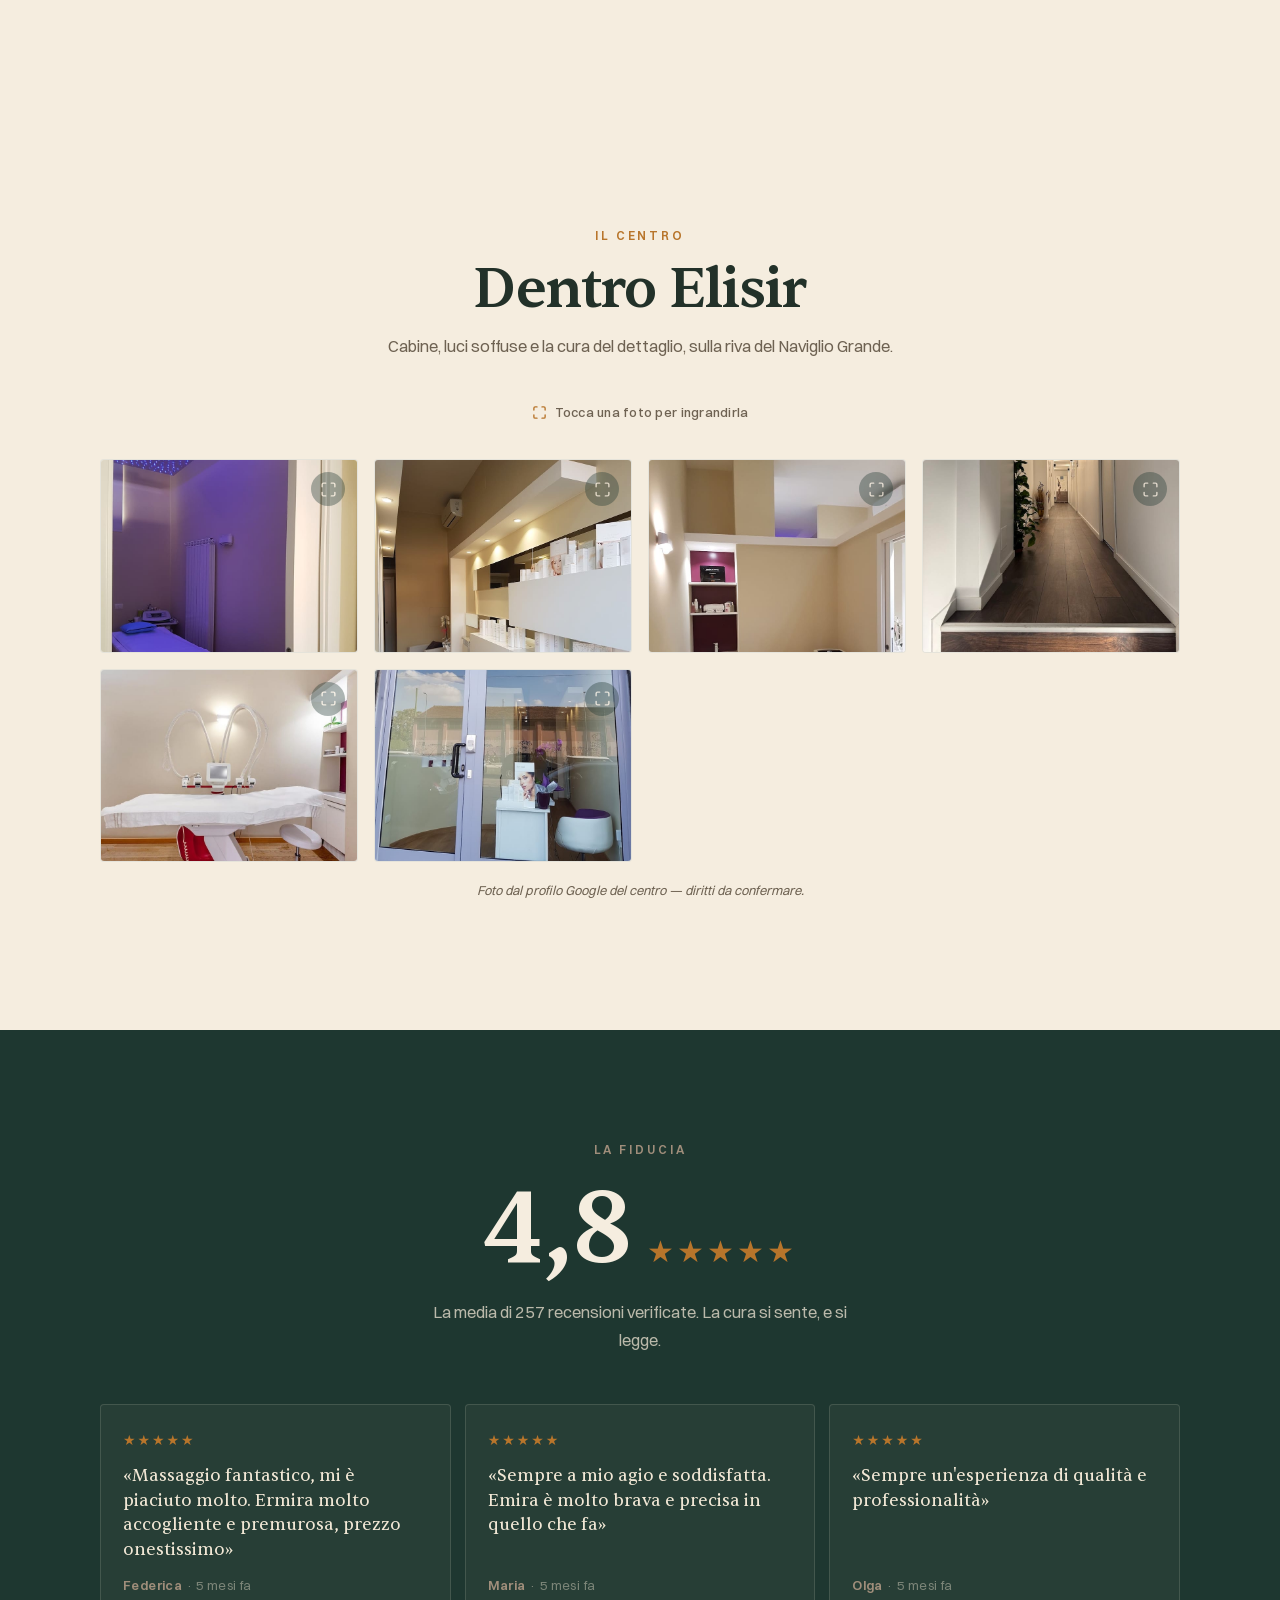
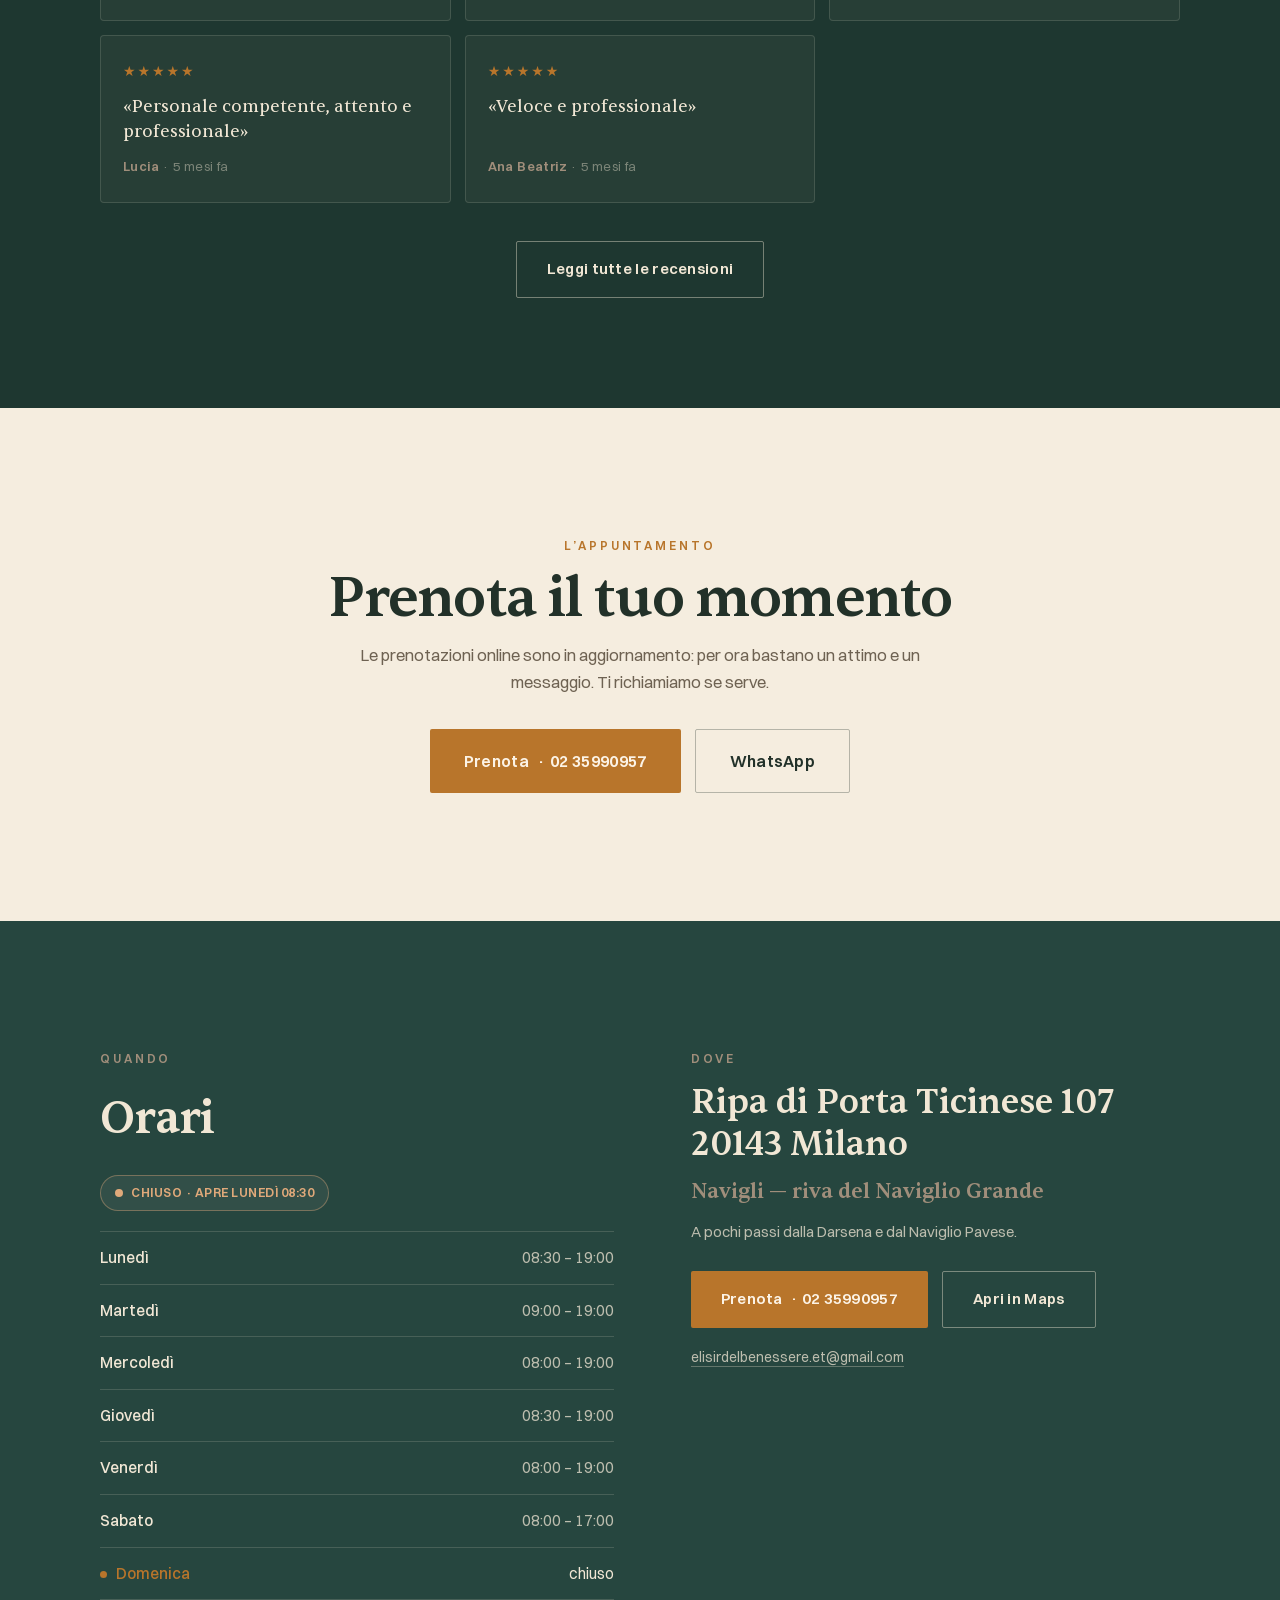
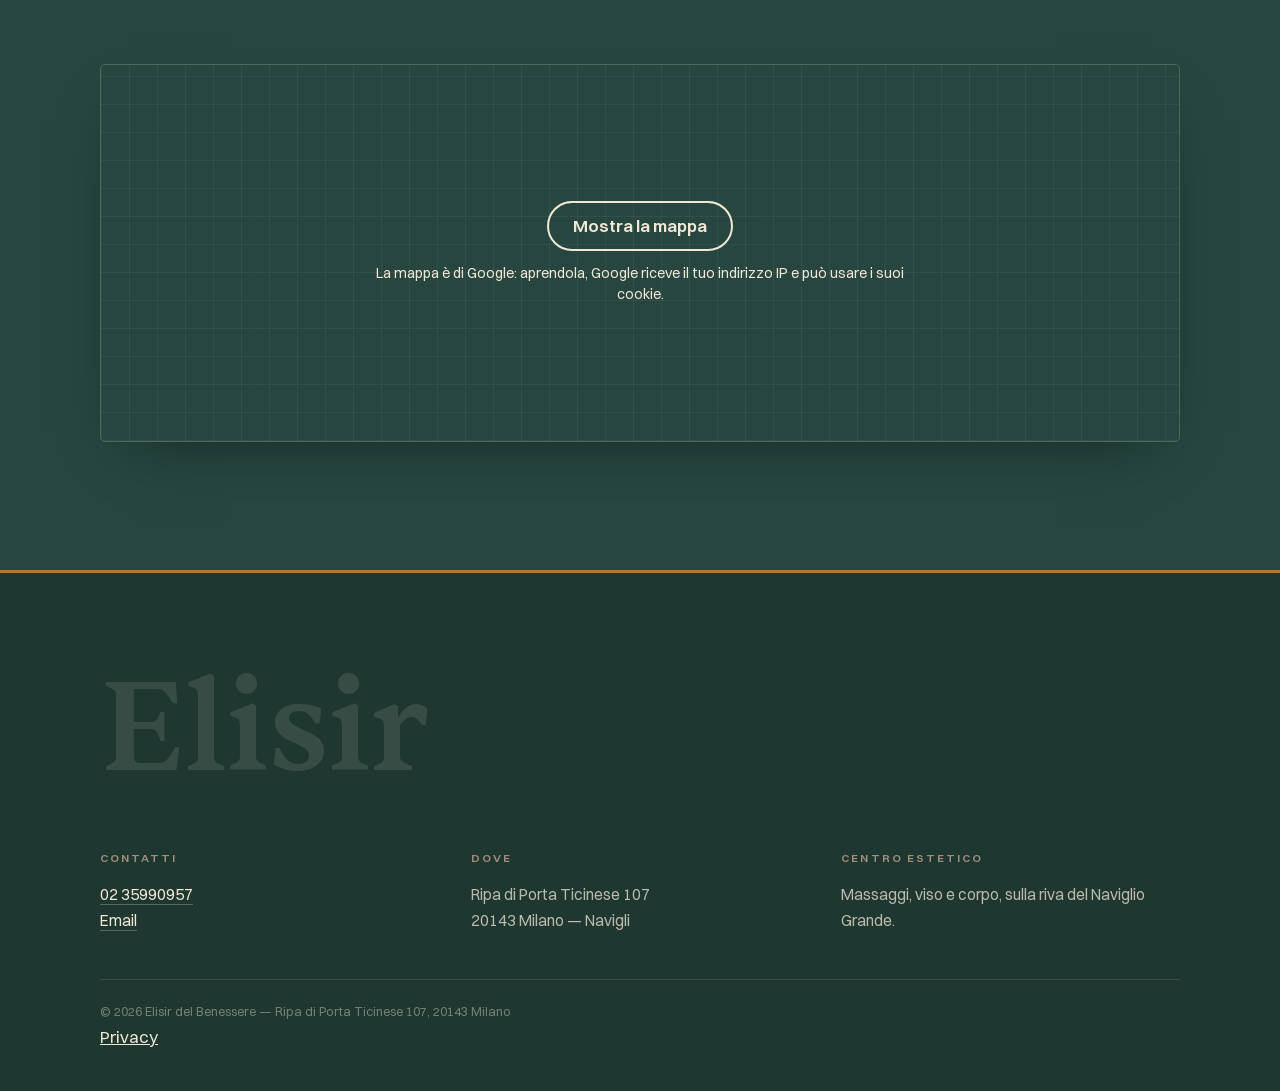
==== commit ed9a5947: "Privacy e pulizia: caratteri sul sito, mappa al clic, informativa, noindex - caratteri copiati nel s" ====
--- a/index.html
+++ b/index.html
@@ -3,6 +3,7 @@
 <head>
   <meta charset="UTF-8">
   <meta name="viewport" content="width=device-width, initial-scale=1.0">
+  <meta name="robots" content="noindex">
   <title>Elisir del Benessere — Centro estetico sui Navigli, Milano | Ripa di Porta Ticinese 107</title>
   <meta name="description" content="Elisir del Benessere: centro estetico sulla riva del Naviglio Grande, Milano. Massaggi, viso e corpo con la cura di Ermira. 4,8 su 5 in 257 recensioni. Prenota al telefono.">
   <meta property="og:title" content="Elisir del Benessere — Centro estetico sui Navigli, Milano">
@@ -14,9 +15,7 @@
   <link rel="canonical" href="https://rotenzark.github.io/elisir-del-benessere/">
   <meta name="theme-color" content="#F5EDDF">
   <link rel="icon" href="favicon.svg?v=1" type="image/svg+xml">
-  <link rel="preconnect" href="https://api.fontshare.com" crossorigin>
-  <link rel="preconnect" href="https://cdn.fontshare.com" crossorigin>
-  <link href="https://api.fontshare.com/v2/css?f[]=sentient@400,500,700,1&f[]=switzer@400,500,600&display=swap" rel="stylesheet">
+  <link rel="stylesheet" href="fonts/fonts.css?v=1">
   <link rel="stylesheet" href="css/style.css?v=6">
   <script type="application/ld+json">
   {
@@ -39,17 +38,46 @@
     },
     "areaServed": "Milano Navigli",
     "hasMap": "https://www.google.com/maps/search/?api=1&query=Ripa+di+Porta+Ticinese+107%2C+Milano",
-    "aggregateRating": { "@type": "AggregateRating", "ratingValue": "4.8", "reviewCount": "257" },
     "openingHoursSpecification": [
-      { "@type": "OpeningHoursSpecification", "dayOfWeek": "Monday", "opens": "08:30", "closes": "19:00" },
-      { "@type": "OpeningHoursSpecification", "dayOfWeek": "Tuesday", "opens": "09:00", "closes": "19:00" },
-      { "@type": "OpeningHoursSpecification", "dayOfWeek": "Wednesday", "opens": "08:00", "closes": "19:00" },
-      { "@type": "OpeningHoursSpecification", "dayOfWeek": "Thursday", "opens": "08:30", "closes": "19:00" },
-      { "@type": "OpeningHoursSpecification", "dayOfWeek": "Friday", "opens": "08:00", "closes": "19:00" },
-      { "@type": "OpeningHoursSpecification", "dayOfWeek": "Saturday", "opens": "08:00", "closes": "17:00" }
+      {
+        "@type": "OpeningHoursSpecification",
+        "dayOfWeek": "Monday",
+        "opens": "08:30",
+        "closes": "19:00"
+      },
+      {
+        "@type": "OpeningHoursSpecification",
+        "dayOfWeek": "Tuesday",
+        "opens": "09:00",
+        "closes": "19:00"
+      },
+      {
+        "@type": "OpeningHoursSpecification",
+        "dayOfWeek": "Wednesday",
+        "opens": "08:00",
+        "closes": "19:00"
+      },
+      {
+        "@type": "OpeningHoursSpecification",
+        "dayOfWeek": "Thursday",
+        "opens": "08:30",
+        "closes": "19:00"
+      },
+      {
+        "@type": "OpeningHoursSpecification",
+        "dayOfWeek": "Friday",
+        "opens": "08:00",
+        "closes": "19:00"
+      },
+      {
+        "@type": "OpeningHoursSpecification",
+        "dayOfWeek": "Saturday",
+        "opens": "08:00",
+        "closes": "17:00"
+      }
     ]
   }
-  </script>
+</script>
 </head>
 <body>
 
@@ -268,17 +296,17 @@
       <div class="recensioni">
         <figure class="rec">
           <p class="rec-stelle" aria-label="5 su 5">★★★★★</p>
-          <blockquote class="rec-q">«Massaggio fantastico, mi è piaciuto molto. Ermira molto accogliente e premurosa, prezzo onestissimo»</blockquote>
+          <blockquote lang="it" class="rec-q">«Massaggio fantastico, mi è piaciuto molto. Ermira molto accogliente e premurosa, prezzo onestissimo»</blockquote>
           <figcaption class="rec-a">Federica <span class="rec-d" data-i18n="rec_ago">· 5 mesi fa</span></figcaption>
         </figure>
         <figure class="rec">
           <p class="rec-stelle" aria-label="5 su 5">★★★★★</p>
-          <blockquote class="rec-q">«Sempre a mio agio e soddisfatta. Emira è molto brava e precisa in quello che fa»</blockquote>
+          <blockquote lang="it" class="rec-q">«Sempre a mio agio e soddisfatta. Emira è molto brava e precisa in quello che fa»</blockquote>
           <figcaption class="rec-a">Maria <span class="rec-d" data-i18n="rec_ago">· 5 mesi fa</span></figcaption>
         </figure>
         <figure class="rec">
           <p class="rec-stelle" aria-label="5 su 5">★★★★★</p>
-          <blockquote class="rec-q">«Sempre un'esperienza di qualità e professionalità»</blockquote>
+          <blockquote lang="it" class="rec-q">«Sempre un'esperienza di qualità e professionalità»</blockquote>
           <figcaption class="rec-a">Olga <span class="rec-d" data-i18n="rec_ago">· 5 mesi fa</span></figcaption>
         </figure>
         <figure class="rec">
@@ -344,10 +372,10 @@
         </div>
       </div>
       <div class="dove-mappa">
-        <iframe
+        <div class="mappa-clic" data-mappa-clic style="--mappa-h: 320px"><template><iframe
           title="Mappa di Elisir del Benessere — Ripa di Porta Ticinese 107, Milano"
           src="https://maps.google.com/maps?q=Ripa%20di%20Porta%20Ticinese%20107%2C%2020143%20Milano&z=15&hl=it&output=embed"
-          loading="lazy" referrerpolicy="no-referrer-when-downgrade"></iframe>
+          loading="lazy" referrerpolicy="no-referrer-when-downgrade"></iframe></template><div class="mappa-clic__velo"><a class="mappa-clic__btn" href="https://www.google.com/maps/search/?api=1&query=Ripa+di+Porta+Ticinese+107%2C+Milano" target="_blank" rel="noopener">Mostra la mappa</a><p class="mappa-clic__nota">La mappa è di Google: aprendola, Google riceve il tuo indirizzo IP e può usare i suoi cookie.</p></div></div>
       </div>
     </section>
 
@@ -372,7 +400,8 @@
       </div>
     </div>
     <p class="footer-legal">© <span data-current-year>2026</span> Elisir del Benessere — Ripa di Porta Ticinese 107, 20143 Milano</p>
-  </footer>
+    <p class="privacy-link"><a href="privacy.html">Privacy</a></p>
+</footer>
 
   <!-- ============ BARRA AZIONI (mobile) ============ -->
   <div class="actionbar" id="actionbar" aria-hidden="true">
@@ -394,5 +423,6 @@
   <canvas id="rippleLayer" class="ripple-layer" aria-hidden="true"></canvas>
 
   <script src="js/main.js?v=5"></script>
+<script src="js/mappa-clic.js?v=1" defer></script>
 </body>
 </html>
--- a/fonts/fonts.css
+++ b/fonts/fonts.css
@@ -0,0 +1,53 @@
+/* Caratteri ospitati sul sito: nessuna richiesta a Google Fonts o Fontshare (giro privacy 1/10/2026). Licenze in LICENSE.txt. */
+/* Sentient */
+@font-face {
+  font-family: 'Sentient';
+  src: url('fontshare-RVTZPYAA57KV4AMXRX7ZIPJXSTYCRP7A-36OUS5CBIXRKI2QU7G7OUHOK7HHA53Y2-SIH66VPT4WS2HIF5PEJNDU4INNUF54LG.woff2') format('woff2');
+  font-weight: 400;
+  font-display: swap;
+  font-style: normal;
+}
+@font-face {
+  font-family: 'Sentient';
+  src: url('fontshare-XVVLA67EPQTZD7YHR3MQPW2IQXXDTGPX-IHGNDJMSP2Y53DG23KZTPBH753PUEUB2-RNUZPHMIVMPXFHVACRGCAJ32E6WUEDVU.woff2') format('woff2');
+  font-weight: 500;
+  font-display: swap;
+  font-style: normal;
+}
+@font-face {
+  font-family: 'Sentient';
+  src: url('fontshare-XC4UYXMVQINJJ47RSKB74CCAWSP5BUGZ-TGOWV4725NO3KHVKMWHG47SRPLMNHMOO-433XP6QWDVL6KQ5K7ZCOP524TX4LE4RJ.woff2') format('woff2');
+  font-weight: 700;
+  font-display: swap;
+  font-style: normal;
+}
+@font-face {
+  font-family: 'Sentient';
+  src: url('fontshare-NY2ZL3ZVCWEGOL6C3UVCNGYW5UU4EWVZ-E62VQS3OCYTBL5HEKIEGN3RTBX7KFK6F-NZPIPWPM74OTNMX6CKNACLBKCGJLJEBU.woff2') format('woff2');
+  font-weight: 200 700;
+  font-display: swap;
+  font-style: normal;
+}
+
+/* Switzer */
+@font-face {
+  font-family: 'Switzer';
+  src: url('fontshare-BLNB4FAQFNK56DWWNF7PMGTCOTZHOEII-ST3WKSSDMBK2MIQQO3MAVYWLF4FTOLFV-6IN5WOLRCYP4G4MOCOHOMXNON6Q7MDAR.woff2') format('woff2');
+  font-weight: 400;
+  font-display: swap;
+  font-style: normal;
+}
+@font-face {
+  font-family: 'Switzer';
+  src: url('fontshare-OYB4CXKJQXKTNSLJMTDQOIVUL2V5EL7S-WYO2P7DQVV5RNXGMCUO2HL4RJP4VFUAS-6XPIMU23OJVRY676OG5YVJMWEHWICATX.woff2') format('woff2');
+  font-weight: 500;
+  font-display: swap;
+  font-style: normal;
+}
+@font-face {
+  font-family: 'Switzer';
+  src: url('fontshare-5SZVFDB7V52TI6ULVC6J3WQZQCIZVDV5-ODYPSTCUDMKSTYIPTV4CLQ7URIK7XYBJ-YS3VPNVO4B3TOJMEXDGFZQ4TLZGGSRZC.woff2') format('woff2');
+  font-weight: 600;
+  font-display: swap;
+  font-style: normal;
+}
--- a/css/style.css
+++ b/css/style.css
@@ -364,3 +364,12 @@
   .footer-cols { grid-template-columns: 1fr; }
   .hero-scroll { display: none; }
 }
+
+/*MAPPACLIC*/
+/* la mappa Google si carica solo al clic (giro privacy 1/10/2026) */
+.mappa-clic { display: flex; align-items: center; justify-content: center; width: 100%; height: 100%; min-height: var(--mappa-h, 320px); box-sizing: border-box; padding: 24px; text-align: center; background: repeating-linear-gradient(0deg, rgba(127, 127, 127, 0.14) 0 1px, transparent 1px 28px), repeating-linear-gradient(90deg, rgba(127, 127, 127, 0.14) 0 1px, transparent 1px 28px); }
+.mappa-clic__velo { display: flex; flex-direction: column; align-items: center; gap: 12px; max-width: 32em; }
+.mappa-clic__btn { display: inline-block; padding: 0.75em 1.4em; border: 2px solid currentColor; border-radius: 999px; color: inherit; font: inherit; font-weight: 600; line-height: 1.2; text-decoration: none; background: transparent; cursor: pointer; }
+.mappa-clic__btn:hover, .mappa-clic__btn:focus-visible { text-decoration: underline; }
+.mappa-clic__nota { margin: 0; font-size: 0.85em; line-height: 1.45; }
+/*/MAPPACLIC*/
